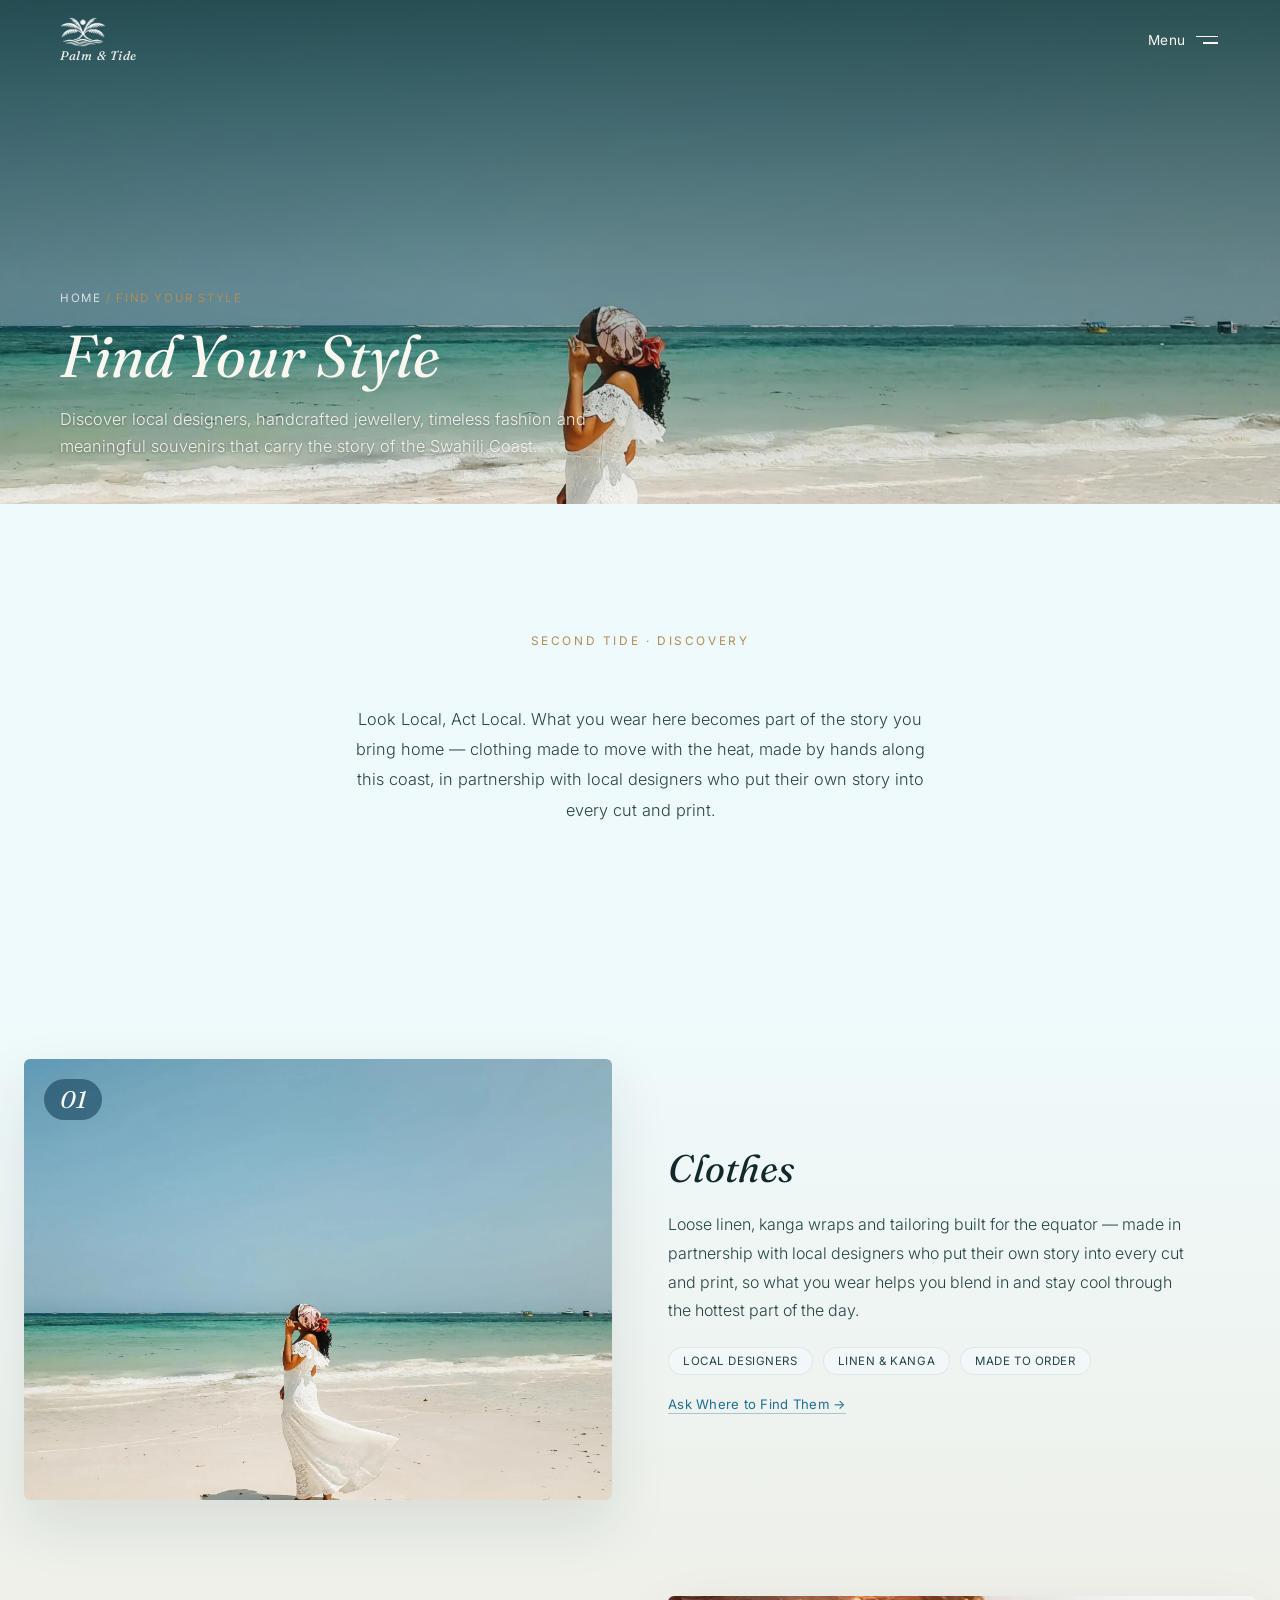
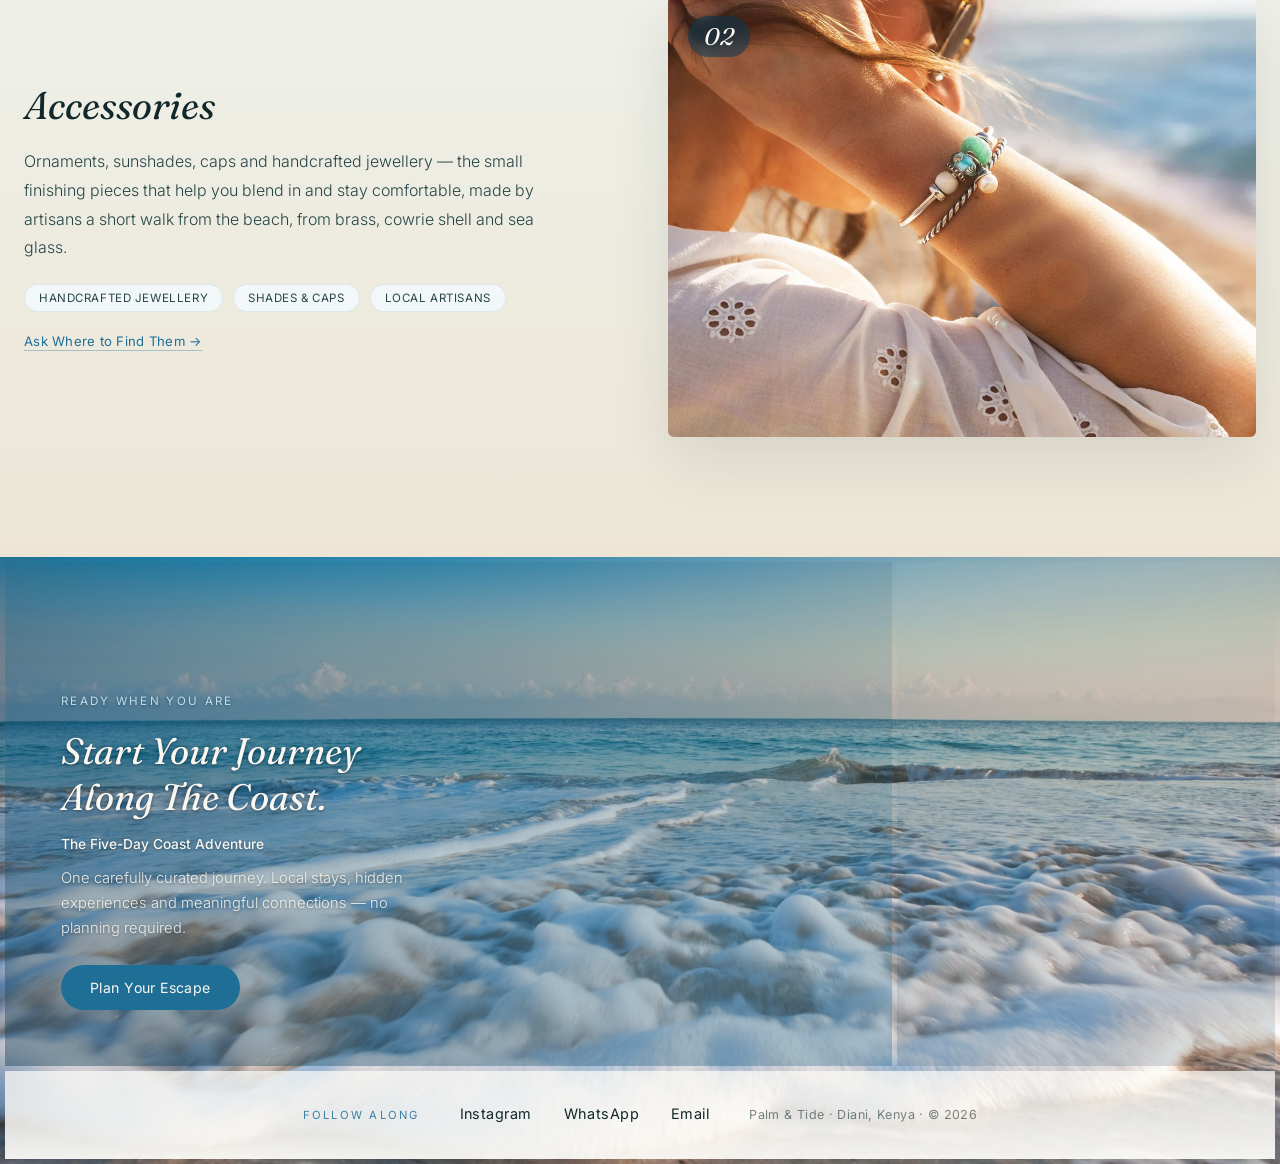
==== find-your-style.html @ 4a08248a "we made final changes" ====
<!DOCTYPE html>
<html lang="en">
<head>
<meta charset="UTF-8">
<meta name="viewport" content="width=device-width, initial-scale=1.0">
<title>Find Your Style — Palm & Tide</title>
<meta name="description" content="Look Local, Act Local — coastal clothing and handcrafted accessories made in partnership with local designers, built for the Swahili Coast's heat.">
<link rel="icon" href="assets/images/favicon.ico">
<link rel="preconnect" href="https://fonts.googleapis.com">
<link rel="preconnect" href="https://fonts.gstatic.com" crossorigin>
<link href="https://fonts.googleapis.com/css2?family=Fraunces:ital,opsz,wght@0,9..144,300;0,9..144,400;0,9..144,500;0,9..144,600;1,9..144,400;1,9..144,500&family=Inter:wght@300;400;500;600&display=swap" rel="stylesheet">
<link rel="stylesheet" href="style.css">
<link rel="stylesheet" href="style1.css">
</head>
<body>

<header class="site-nav" id="siteNav">
  <div class="nav-inner">
    <a href="index.html" class="nav-brand">
      <img class="nav-logo" src="assets/images/palm-tide-mark.png" alt="Palm &amp; Tide">
      <span class="nav-brand-name">Palm &amp; Tide</span>
    </a>
    <div class="nav-right">
      <button class="menu-toggle" id="menuToggle" aria-expanded="false" aria-controls="menuOverlay" aria-label="Open menu">
        <span class="menu-toggle-label">Menu</span>
        <span class="menu-toggle-icon"><span></span><span></span></span>
      </button>
    </div>
  </div>
</header>

<div class="menu-overlay" id="menuOverlay">
  <div class="menu-scrim" id="menuScrim" aria-hidden="true"></div>
  <aside class="menu-panel" role="dialog" aria-modal="true" aria-label="Site menu">
    <nav class="menu-links">
      <a href="index.html#approach"><span>01</span>The Journey</a>
      <a href="index.html#experiences"><span>02</span>Four Tides</a>
      <a href="index.html#stories"><span>03</span>Guests Corner</a>
      <a href="about.html"><span>04</span>About</a>
      <a href="index.html#contact"><span>05</span>Let&rsquo;s Curate Your Stay</a>
    </nav>
    <div class="menu-footer">
      <a href="index.html#plan" class="btn btn-solid">Begin Your Journey</a>
      <p class="menu-meta">Palm &amp; Tide · Diani, Kenya</p>
    </div>
  </aside>
</div>

<section class="page-hero">
  <div class="hero-media">
    <img class="hero-photo" src="assets/images/wear.png" alt="Coastal style, Diani, Kenya" onerror="this.style.opacity=0;">
    <div class="hero-overlay" aria-hidden="true"></div>
  </div>
  <div class="page-hero-content">
    <p class="page-breadcrumb"><a href="index.html">Home</a> / Find Your Style</p>
    <h1 class="page-hero-title">Find Your Style</h1>
    <p class="page-hero-support">Discover local designers, handcrafted jewellery, timeless fashion and meaningful souvenirs that carry the story of the Swahili Coast.</p>
  </div>
</section>

<section class="detail-intro reveal-section" data-reveal>
  <div class="detail-intro-inner">
    <p class="section-eyebrow">Second Tide &middot; Discovery</p>
    <p class="detail-intro-body">Look Local, Act Local. What you wear here becomes part of the story you bring home — clothing made to move with the heat, made by hands along this coast, in partnership with local designers who put their own story into every cut and print.</p>
  </div>
</section>

<section class="detail-rows reveal-section" data-reveal>

  <div class="detail-row">
    <div class="detail-row-media">
      <span class="detail-row-index">01</span>
      <img src="assets/images/wear.png" alt="Local coastal clothing, Diani, Kenya" onerror="this.style.opacity=0;">
    </div>
    <div class="detail-row-copy">
      <h3>Clothes</h3>
      <p>Loose linen, kanga wraps and tailoring built for the equator — made in partnership with local designers who put their own story into every cut and print, so what you wear helps you blend in and stay cool through the hottest part of the day.</p>
      <ul class="detail-tags">
        <li>Local Designers</li>
        <li>Linen &amp; Kanga</li>
        <li>Made to Order</li>
      </ul>
      <a class="detail-row-enquire" href="https://wa.me/254700000000?text=Hi%20Palm%20%26%20Tide%2C%20I%27d%20like%20to%20know%20more%20about%20local%20coastal%20clothing." target="_blank" rel="noopener">Ask Where to Find Them &rarr;</a>
    </div>
  </div>

  <div class="detail-row">
    <div class="detail-row-media">
      <span class="detail-row-index">02</span>
      <img src="assets/images/mzungu.png" alt="Coastal accessories and jewellery, Diani, Kenya" onerror="this.style.opacity=0;">
    </div>
    <div class="detail-row-copy">
      <h3>Accessories</h3>
      <p>Ornaments, sunshades, caps and handcrafted jewellery — the small finishing pieces that help you blend in and stay comfortable, made by artisans a short walk from the beach, from brass, cowrie shell and sea glass.</p>
      <ul class="detail-tags">
        <li>Handcrafted Jewellery</li>
        <li>Shades &amp; Caps</li>
        <li>Local Artisans</li>
      </ul>
      <a class="detail-row-enquire" href="https://wa.me/254700000000?text=Hi%20Palm%20%26%20Tide%2C%20I%27d%20like%20to%20know%20more%20about%20coastal%20accessories." target="_blank" rel="noopener">Ask Where to Find Them &rarr;</a>
    </div>
  </div>

</section>

<section class="reef reveal-section" id="plan" data-reveal>
  <div class="reef-photo" role="img" aria-label="Sea foam washing onto the shore, Diani, Kenya"></div>
  <div class="reef-grid">
    <div class="reef-block reef-block-cta">
      <p class="reef-cta-label">Ready When You Are</p>
      <h3 class="reef-cta-title">Start Your Journey<br>Along The Coast.</h3>
      <p class="reef-cta-package">The Five-Day Coast Adventure</p>
      <p class="reef-cta-copy">One carefully curated journey. Local stays, hidden experiences and meaningful connections — no planning required.</p>
      <a href="index.html#contact" class="btn btn-blue">Plan Your Escape</a>
    </div>
    <div class="reef-block reef-block-blank" aria-hidden="true"></div>
    <div class="reef-block reef-block-social">
      <span class="reef-social-label">Follow Along</span>
      <nav class="reef-social-links">
        <a href="https://instagram.com" target="_blank" rel="noopener">Instagram</a>
        <a href="https://wa.me/254700000000" target="_blank" rel="noopener">WhatsApp</a>
        <a href="mailto:hello@palmandtide.com">Email</a>
      </nav>
      <p class="footer-meta">Palm &amp; Tide · Diani, Kenya · &copy; <span id="footerYear"></span></p>
    </div>
  </div>
</section>

<script src="script.js"></script>
</body>
</html>
---- style.css ----
/* ==========================================================
   PALM & TIDE — design tokens
   ========================================================== */
:root{
  --ink:        #12282A;
  --ink-soft:   #274445;
  --sand:       #EDE6D6;
  --foam:       #FAF7F1;
  --tide:       #1B4B4A;
  --brass:      #B08D57;
  --ember:      #C86E4A;

  --deep-water: #0E3A52;
  --azure:      #1F6E96;
  --azure-mid:  #2E86B8;
  --sky-blue:   #6FB8D9;
  --pale-blue:  #BFE0EE;
  --ice-blue:   #E4F2F7;

  --sand-card:  #F2F8FA;

  --deep-ocean: #123536;
  --reef:       #17706F;
  --lagoon:     #3FA9C4;
  --shallow:    #9FDCEA;

  --sea-glass:      #90D1C8;
  --sea-glass-pale: #B7DBD6;
  --shore-transition: #CBC0A9;

  --water-about: #90D1C8;
  --water-ankle: #EFFAFC;
  --water-exp:   #DFF3F7;
  --beach-white: #FCFBF7;

  --font-display: 'Fraunces', Georgia, serif;
  --font-body:    'Inter', -apple-system, BlinkMacSystemFont, sans-serif;

  --nav-h: 80px;
  --max: 1240px;

  /* Height of the "Begin Your Journey" strip. Referenced by the
     strip itself AND by .experiences' negative margin below —
     keep both in sync if this ever changes. */
  --strip-h: 200px;

  --overlay-rgb: 12,22,24;
}

:root[data-time-of-day="morning"]{ --overlay-rgb: 40,55,70; }
:root[data-time-of-day="afternoon"]{ --overlay-rgb: 12,22,24; }
:root[data-time-of-day="evening"]{ --overlay-rgb: 70,38,24; }
:root[data-time-of-day="night"]{ --overlay-rgb: 8,12,26; }

*, *::before, *::after{ box-sizing: border-box; }

html{ scroll-behavior: smooth; }

body{
  margin: 0;
  background: var(--foam);
  color: var(--ink);
  font-family: var(--font-body);
  font-weight: 400;
  -webkit-font-smoothing: antialiased;
  /* overflow-x: hidden intentionally NOT set here — it silently
     breaks position:sticky on mobile browsers. If a horizontal
     scrollbar ever appears, add overflow:hidden to the SPECIFIC
     section causing it (e.g. .about, .hero), not here. */
}

a{ color: inherit; text-decoration: none; }
img, svg{ display: block; max-width: 100%; }

:focus-visible{
  outline: 2px solid var(--brass);
  outline-offset: 3px;
}

/* ==========================================================
   NAV
   ========================================================== */
.site-nav{
  position: fixed;
  top: 0; left: 0; right: 0;
  z-index: 200;
  height: var(--nav-h);
  display: flex;
  align-items: center;
  background: transparent;
  backdrop-filter: none;
  -webkit-backdrop-filter: none;
  border-bottom: 1px solid transparent;
  color: var(--foam);
  transition: background 0.5s ease, backdrop-filter 0.5s ease,
              border-color 0.5s ease, color 0.5s ease, box-shadow 0.5s ease;
}

.site-nav.is-tinted{
  background: rgba(16,28,29,0.28);
  backdrop-filter: blur(10px);
  -webkit-backdrop-filter: blur(10px);
  border-bottom: 1px solid rgba(255,255,255,0.08);
}

.site-nav.is-solid{
  background: var(--foam);
  backdrop-filter: none;
  -webkit-backdrop-filter: none;
  border-bottom: 1px solid rgba(18,40,42,0.08);
  color: var(--ink);
  box-shadow: 0 6px 24px rgba(18,40,42,0.05);
}

.nav-inner{
  position: relative;
  width: 100%;
  max-width: var(--max);
  margin: 0 auto;
  padding: 0 40px;
  height: 100%;
  display: flex;
  align-items: center;
  justify-content: space-between;
}

.nav-brand{
  display: flex;
  flex-direction: column;
  align-items: flex-start;
  gap: 3px;
  padding: 12px 12px 12px 0;
}

.nav-logo{
  height: 30px;
  width: auto;
  transition: height 0.4s ease, filter 0.4s ease;
}

.site-nav.is-solid .nav-logo{
  filter: invert(1) brightness(0.32) contrast(1.05);
}

.nav-brand-name{
  font-family: var(--font-display);
  font-style: italic;
  font-weight: 500;
  font-size: 0.78rem;
  letter-spacing: 0.06em;
  color: currentColor;
  line-height: 1;
  opacity: 0.92;
}

.nav-right{
  display: flex;
  align-items: center;
}

.menu-toggle{
  display: flex;
  align-items: center;
  gap: 10px;
  background: none;
  border: none;
  cursor: pointer;
  color: currentColor;
  font-family: var(--font-body);
  font-size: 0.85rem;
  letter-spacing: 0.04em;
  padding: 6px 2px;
}

.menu-toggle-icon{
  display: flex;
  flex-direction: column;
  gap: 5px;
  width: 22px;
}

.menu-toggle-icon span{
  display: block;
  height: 1.5px;
  background: currentColor;
  transition: transform 0.3s ease, opacity 0.3s ease;
}

.menu-toggle-icon span:last-child{ width: 70%; align-self: flex-end; }

.site-nav.is-open .menu-toggle-icon span:first-child{
  transform: translateY(3.25px) rotate(45deg);
}
.site-nav.is-open .menu-toggle-icon span:last-child{
  width: 100%;
  transform: translateY(-3.25px) rotate(-45deg);
}

/* ==========================================================
   MENU — right-side sliding drawer, not a full-screen takeover.
   .menu-scrim dims the rest of the page and closes the menu on
   click. .menu-panel is the actual drawer: it slides in from
   the right to roughly a quarter of the viewport on desktop
   (a real quarter would be unusably narrow on phones, so mobile
   gets a wider drawer instead). The nav's hamburger/X toggle
   stays fixed above everything (z-index 200 > 150) so it's
   always reachable to close.
   ========================================================== */
.menu-overlay{
  position: fixed;
  inset: 0;
  z-index: 150;
  visibility: hidden;
  transition: visibility 0s linear 0.55s;
}

body.menu-open .menu-overlay{
  visibility: visible;
  transition: visibility 0s linear 0s;
}

.menu-scrim{
  position: absolute;
  inset: 0;
  background: rgba(8,18,22,0.55);
  opacity: 0;
  transition: opacity 0.5s ease;
  cursor: pointer;
}

body.menu-open .menu-scrim{
  opacity: 1;
}

.menu-panel{
  position: absolute;
  top: 0;
  right: 0;
  height: 100%;
  width: min(440px, 92vw);
  display: flex;
  flex-direction: column;
  justify-content: space-between;
  padding: calc(var(--nav-h) + 28px) 40px 40px;
  background: linear-gradient(165deg, var(--deep-ocean) 0%, var(--tide) 100%);
  box-shadow: -24px 0 60px rgba(6,14,17,0.35);
  transform: translateX(100%);
  transition: transform 0.55s cubic-bezier(0.22, 0.7, 0.2, 1);
  overflow-y: auto;
}

@media (min-width: 900px){
  .menu-panel{ width: clamp(360px, 27vw, 460px); }
}

body.menu-open .menu-panel{
  transform: translateX(0);
}

.menu-links{
  display: flex;
  flex-direction: column;
}

.menu-links a{
  font-family: var(--font-display);
  font-style: italic;
  font-weight: 400;
  font-size: clamp(1.45rem, 2.6vw, 1.85rem);
  line-height: 1.2;
  color: var(--foam);
  padding: 16px 0;
  display: flex;
  align-items: baseline;
  gap: 14px;
  opacity: 0.85;
  transition: opacity 0.25s ease, padding-left 0.25s ease;
  border-top: 1px solid rgba(250,247,241,0.14);
}

.menu-links a:first-child{ border-top: none; }

.menu-links a span{
  font-family: var(--font-body);
  font-style: normal;
  font-size: 0.68rem;
  color: var(--brass);
  letter-spacing: 0.05em;
  flex-shrink: 0;
}

.menu-links a:hover,
.menu-links a:focus-visible{
  opacity: 1;
  padding-left: 10px;
}

.menu-footer{
  display: flex;
  flex-direction: column;
  align-items: flex-start;
  gap: 16px;
  padding-top: 32px;
}

.menu-meta{
  color: var(--foam);
  opacity: 0.55;
  font-size: 0.8rem;
  letter-spacing: 0.02em;
}

@media (max-width: 480px){
  .menu-panel{ padding: calc(var(--nav-h) + 20px) 26px 32px; }
  .menu-links a{ font-size: 1.5rem; padding: 14px 0; }
}

/* ==========================================================
   BUTTONS
   ========================================================== */
.btn{
  display: inline-flex;
  align-items: center;
  justify-content: center;
  font-family: var(--font-body);
  font-size: 0.88rem;
  letter-spacing: 0.03em;
  padding: 13px 28px;
  border-radius: 999px;
  border: 1px solid transparent;
  cursor: pointer;
  transition: background 0.3s ease, color 0.3s ease, border-color 0.3s ease,
              transform 0.5s cubic-bezier(0.34, 1.56, 0.64, 1);
  white-space: nowrap;
}

.btn:hover{ transform: translateY(-3px); }
.btn:active{ transform: translateY(-1px); }

.btn-ghost{
  border-color: rgba(250,247,241,0.55);
  color: var(--foam);
}
.btn-ghost:hover{
  border-color: var(--brass);
  background: rgba(176,141,87,0.12);
}

.btn-solid{
  background: var(--foam);
  color: var(--ink);
}
.btn-solid:hover{
  background: var(--brass);
  color: var(--foam);
}

/* ==========================================================
   HERO
   ========================================================== */
.hero{
  position: relative;
  height: 100svh;
  min-height: 560px;
  background: var(--deep-ocean);
  overflow: hidden;
}

.hero-media{
  position: absolute;
  inset: 0;
  z-index: 0;
  will-change: transform;
  opacity: 0;
  animation: mediaIn 1.2s ease-out forwards;
}

@keyframes mediaIn{ to{ opacity: 1; } }

.hero-photo{
  width: 100%;
  height: 100%;
  object-fit: cover;
  object-position: center top;
  animation: waterTextureDrift 30s ease-in-out infinite;
}

@keyframes waterTextureDrift{
  0%, 100%{ transform: translateY(0); }
  50%{ transform: translateY(-12px); }
}

@media (prefers-reduced-motion: reduce){
  .hero-photo{ animation: none; }
}

.hero-viewport{
  position: relative;
  z-index: 2;
  height: 100%;
  display: flex;
  flex-direction: column;
  align-items: center;
  justify-content: center;
}

.hero-overlay{
  position: absolute;
  inset: 0;
  background: linear-gradient(
    to bottom,
    rgba(var(--overlay-rgb), 0.62) 0%,
    rgba(var(--overlay-rgb), 0.48) 22%,
    rgba(var(--overlay-rgb), 0.36) 40%,
    rgba(var(--overlay-rgb), 0.22) 58%,
    rgba(var(--overlay-rgb), 0.1) 78%,
    rgba(var(--overlay-rgb), 0.16) 100%
  );
}

.hero-content{
  position: relative;
  z-index: 2;
  max-width: 760px;
  padding: 0 24px;
  text-align: center;
  color: var(--foam);
  display: flex;
  flex-direction: column;
  align-items: center;
}

.hero-content > *{
  opacity: 0;
  transform: translateY(14px);
  animation: riseIn 0.8s cubic-bezier(0.2,0.7,0.2,1) forwards;
}

.hero-tagline{ animation-delay: 0.3s; }
.hero-support{ animation-delay: 0.5s; }
.hero-btn{ animation-delay: 0.72s; }

@keyframes riseIn{ to{ opacity: 1; transform: translateY(0); } }

.hero-tagline{
  font-family: var(--font-display);
  font-weight: 400;
  font-style: italic;
  font-size: clamp(2.4rem, 5.2vw, 3.9rem);
  line-height: 1.15;
  margin: 0 0 22px;
  letter-spacing: -0.01em;
}

.hero-support{
  font-family: var(--font-body);
  font-weight: 300;
  font-size: clamp(1rem, 1.4vw, 1.15rem);
  line-height: 1.65;
  max-width: 520px;
  margin: 0 0 34px;
  opacity: 0.92;
}

.hero-btn{ font-size: 0.92rem; padding: 14px 32px; margin: 0 0 64px; }

.hero-foam{
  position: absolute;
  left: -10%;
  right: -10%;
  bottom: 28%;
  height: 14%;
  background: linear-gradient(to bottom, rgba(250,247,241,0) 0%, rgba(250,247,241,0.12) 50%, rgba(250,247,241,0) 100%);
  animation: foamDrift 26s ease-in-out infinite;
  pointer-events: none;
}

@keyframes foamDrift{
  0%, 100%{ transform: translateY(0) translateX(0); opacity: 0.6; }
  50%{ transform: translateY(-10px) translateX(1.5%); opacity: 1; }
}

.hero-anchor{
  position: absolute;
  left: 50%;
  bottom: 44px;
  z-index: 3;
  transform: translateX(-50%);
  background: none;
  border: none;
  cursor: pointer;
  color: var(--foam);
  font-family: var(--font-body);
  font-size: 0.72rem;
  letter-spacing: 0.22em;
  text-transform: uppercase;
  opacity: 0.85;
  padding: 6px 2px;
  text-shadow: 0 1px 4px rgba(14,40,42,0.55), 0 2px 14px rgba(14,40,42,0.35);
  transition: opacity 0.3s ease;
}

.hero-anchor:hover{ opacity: 1; }

/* ==========================================================
   TIDE TRANSITION
   ========================================================== */
.tide-transition{
  position: relative;
  height: 160px;
  overflow: hidden;
  background: var(--deep-ocean);
}

.tide-wave{
  position: absolute;
  inset: 0;
  width: 100%;
  height: 100%;
  display: block;
}

.tide-wave path{ fill: var(--water-about); }

.tide-transition .tide-foam{
  height: 90px;
  bottom: 34px;
}

@media (max-width: 860px){
  .tide-transition{ height: 110px; }
  .tide-transition .tide-foam{ height: 64px; bottom: 22px; }
}

/* ==========================================================
   TIDE FOAM
   ========================================================== */
.tide-foam{
  position: absolute;
  left: 0; right: 0; bottom: 0;
  z-index: 3;
  height: 160px;
  overflow: hidden;
  pointer-events: none;
}

.tide-foam-layer{
  position: absolute;
  left: -10%;
  right: -10%;
  bottom: -20%;
  height: 100%;
  border-radius: 50%;
  filter: blur(35px);
  opacity: 0.45;
  will-change: transform, opacity;
}

.tide-foam-a{
  background: radial-gradient(ellipse 55% 90% at 22% 60%, rgba(255,255,255,0.6), transparent 72%);
  animation: foamBreatheA 18s ease-in-out infinite;
  animation-delay: 0s;
}

.tide-foam-b{
  background: radial-gradient(ellipse 50% 85% at 62% 55%, rgba(255,255,255,0.42), transparent 70%);
  animation: foamBreatheB 18s ease-in-out infinite;
  animation-delay: -5s;
}

.tide-foam-c{
  background: radial-gradient(ellipse 60% 80% at 85% 65%, rgba(223,239,244,0.5), transparent 74%);
  animation: foamBreatheA 18s ease-in-out infinite;
  animation-delay: -11s;
}

@keyframes foamBreatheA{
  0%, 100%{ opacity: 0.35; transform: translate(0, 2px); }
  50%{ opacity: 0.55; transform: translate(8px, -2px); }
}

@keyframes foamBreatheB{
  0%, 100%{ opacity: 0.4; transform: translate(0, -1.5px); }
  50%{ opacity: 0.28; transform: translate(-6px, 1.5px); }
}

.tide-foam-dark::before{
  content: "";
  position: absolute;
  inset: 0;
  z-index: 0;
  background: linear-gradient(to bottom, transparent 0%, rgba(14,58,82,0.2) 100%);
}

.tide-foam-dark .tide-foam-layer{ z-index: 1; }

@media (prefers-reduced-motion: reduce){
  html{ scroll-behavior: auto; }
  .hero-foam, .tide-foam-layer{ animation: none; }
  .hero-media, .hero-content > *{ animation: none; opacity: 1; transform: none; }
}

/* ==========================================================
   REVEAL SECTIONS
   ========================================================== */
.reveal-section{
  opacity: 0;
  transform: translateY(36px);
  transition: opacity 0.9s cubic-bezier(0.2,0.7,0.2,1), transform 0.9s cubic-bezier(0.2,0.7,0.2,1);
}

.reveal-section.is-visible{
  opacity: 1;
  transform: translateY(0);
}

.section-eyebrow{
  display: block;
  text-align: center;
  font-size: 0.74rem;
  letter-spacing: 0.22em;
  text-transform: uppercase;
  color: var(--brass);
  margin: 0 0 56px;
}

.section-eyebrow-light{ color: var(--brass); }

/* ----------------------------------------------------------
   Sticky-header exception: .experiences and .guest-corner each
   contain a sticky child (.journey-strip / .guest-corner-strip).
   Any transform on an ancestor other than the literal keyword
   "none" — even translateY(0), which is visually a no-op — makes
   browsers treat that ancestor as a new containing block, which
   silently breaks position:sticky for everything inside it. The
   .reveal-section rule above sets exactly that kind of transform,
   so these two sections opt out of the transform (keeping the
   opacity fade only) to keep their sticky strips working.
   ---------------------------------------------------------- */
.experiences.reveal-section,
.experiences.reveal-section.is-visible,
.guest-corner.reveal-section,
.guest-corner.reveal-section.is-visible{
  transform: none;
}

/* ==========================================================
   EXPERIENCE KENYA DIFFERENTLY
   ========================================================== */
.about{
  position: relative;
  overflow: hidden;
  padding: 128px 24px 160px;
  background: linear-gradient(180deg, var(--water-about) 0%, var(--ice-blue) 100%);
}

.about::after{
  content: "";
  position: absolute;
  inset: 0;
  z-index: 0;
  opacity: 0.14;
  mix-blend-mode: screen;
  background-image: url("data:image/svg+xml,%3Csvg xmlns='http://www.w3.org/2000/svg' width='140' height='140'%3E%3Cg fill='none' stroke='white' stroke-width='1' opacity='0.55'%3E%3Cpath d='M8 18 Q 38 8 68 22 T 132 18'/%3E%3Cpath d='M-6 68 Q 28 58 58 74 T 122 70'/%3E%3Cpath d='M2 108 Q 34 98 64 114 T 138 110'/%3E%3C/g%3E%3C/svg%3E");
  background-repeat: repeat;
  background-size: 140px 140px;
  animation: causticsDrift 70s linear infinite;
  pointer-events: none;
}

@keyframes causticsDrift{
  from{ background-position: 0 0; }
  to{ background-position: 140px 90px; }
}

@media (prefers-reduced-motion: reduce){
  .about::after{ animation: none; }
}

/* ==========================================================
   COASTAL BREEZE — shared motion + directional "sun" shadows,
   reused consistently across the site wherever a section wants
   this treatment. The direction of each shadow implies where
   the sun is relative to the element:
     - shadowPulseLeft  → sun on the RIGHT (About/Experience Kenya
       Differently — the image sits camera-left, so light falls
       from the right, casting shadow left)
     - shadowPulseTop   → sun OVERHEAD (What We Offer cards, and
       the "We Curate Journeys" quote — uniform, no left/right
       bias, since these read as a flat, evenly-lit grid/panel)
     - shadowPulseRight → sun on the LEFT (Guests Corner — the
       opposite hand from About, so the two sections visually
       "balance" across the page)
   Each shadow keyframe is paired with a matching float keyframe
   so the shadow and the element drift together, like a palm
   frond passing overhead. Every element below respects
   prefers-reduced-motion by falling back to a fixed shadow with
   no motion.
   ========================================================== */
@keyframes shadowPulseLeft{
  0%, 100%{ box-shadow: -28px 32px 58px -16px rgba(18,40,42,0.32); }
  50%{ box-shadow: -38px 40px 68px -12px rgba(18,40,42,0.36); }
}
@keyframes shadowPulseTop{
  0%, 100%{ box-shadow: 0 24px 48px -16px rgba(18,40,42,0.3); }
  50%{ box-shadow: 0 34px 58px -12px rgba(18,40,42,0.34); }
}
@keyframes shadowPulseRight{
  0%, 100%{ box-shadow: 28px 32px 58px -16px rgba(18,40,42,0.26); }
  50%{ box-shadow: 38px 40px 68px -12px rgba(18,40,42,0.3); }
}
@keyframes breezeFloatLeft{
  0%, 100%{ transform: translate(0, 0); }
  50%{ transform: translate(-4px, -6px); }
}
@keyframes breezeFloatY{
  0%, 100%{ transform: translateY(0); }
  50%{ transform: translateY(-6px); }
}
@keyframes breezeFloatRight{
  0%, 100%{ transform: translate(0, 0); }
  50%{ transform: translate(4px, -6px); }
}

@media (prefers-reduced-motion: reduce){
  .about-image,
  .experience-card,
  .approach-copy-last,
  .guest-card,
  .guest-favourite{
    animation: none !important;
    box-shadow: 0 24px 48px -16px rgba(18,40,42,0.28) !important;
    transform: none !important;
  }
}

.about-frame{
  position: relative;
  z-index: 1;
  max-width: var(--max);
  margin: 0 auto;
  display: grid;
  grid-template-columns: 0.9fr 1fr;
  gap: 32px;
  align-items: start;
}

.about-copy{
  max-width: 460px;
  padding-top: 8px;
}

.about-heading{
  font-family: var(--font-display);
  font-style: italic;
  font-weight: 400;
  font-size: clamp(2.1rem, 4vw, 3.2rem);
  line-height: 1.08;
  margin: 0 0 30px;
  color: var(--ink);
}

.about-lede{
  font-family: var(--font-body);
  font-weight: 500;
  font-size: 1.1rem;
  line-height: 1.62;
  margin: 0 0 18px;
  color: var(--ink);
}

.about-body{
  font-family: var(--font-body);
  font-weight: 300;
  font-size: 1rem;
  line-height: 1.78;
  margin: 0 0 30px;
  color: var(--ink-soft);
  max-width: 46ch;
}

.about-close{
  font-family: var(--font-display);
  font-style: italic;
  font-weight: 500;
  font-size: 1.2rem;
  color: var(--ink);
  margin: 0;
}

.about-visual{
  margin-top: 96px;
  max-width: 100%;
}

.about-image{
  width: 100%;
  aspect-ratio: 4 / 5;
  overflow: hidden;
  border-radius: 2px;
  background: var(--tide);
  animation: shadowPulseLeft 9s ease-in-out infinite, breezeFloatLeft 9s ease-in-out infinite;
}

.about-image img{
  width: 100%;
  height: 100%;
  object-fit: cover;
}

.about-caption{
  display: flex;
  flex-direction: column;
  gap: 6px;
  margin: 20px 0 0;
}

.about-caption-kicker{
  font-size: 0.68rem;
  letter-spacing: 0.18em;
  text-transform: uppercase;
  color: var(--brass);
}

.about-caption-line{
  font-family: var(--font-display);
  font-style: italic;
  font-weight: 400;
  font-size: 1.02rem;
  line-height: 1.5;
  color: var(--ink);
}

/* ==========================================================
   APPROACH
========================================================== */

.approach{
    background: linear-gradient(180deg, var(--sea-glass-pale) 0%, var(--shore-transition) 65%, var(--sand) 100%);
    padding:140px 24px 90px;
}

.approach-frame{
    max-width:760px;
    margin:auto;
    text-align:center;
}

.approach-label{
    font-size:.72rem;
    letter-spacing:.28em;
    text-transform:uppercase;
    color:var(--brass);
    margin-bottom:24px;
}

.approach-title{
    font-family:var(--font-display);
    font-style:italic;
    font-size:clamp(2.8rem,5vw,4.6rem);
    line-height:1.05;
    color:var(--ink);
    margin-bottom:36px;
}

.approach-copy{
    max-width:60ch;
    margin:0 auto;
    font-size:1.08rem;
    line-height:1.9;
    color:var(--ink-soft);
    font-weight:300;
}

.approach-copy-last{
    display: inline-block;
    margin-top:34px;
    padding: 22px 34px;
    border-radius: 12px;
    background: rgba(255,255,255,0.42);
    backdrop-filter: blur(6px);
    -webkit-backdrop-filter: blur(6px);
    animation: shadowPulseTop 8s ease-in-out infinite, breezeFloatY 8s ease-in-out infinite;
    animation-delay: 2s, 2s;
}

.approach-emphasis{
    display:block;
    margin-top:28px;
    font-family:var(--font-display);
    font-style:italic;
    font-size:1.6rem;
    color:var(--ink);
}

.approach-button{
    display:inline-flex;
    align-items:center;
    gap:10px;
    margin-top:52px;
    padding:16px 34px;
    border:1px solid rgba(18,40,42,.18);
    background:white;
    color:var(--ink);
    border-radius:999px;
    text-decoration:none;
    transition:.35s;
    box-shadow:0 18px 50px rgba(0,0,0,.06);
}

.approach-button:hover{
    transform:translateY(-3px);
    background:var(--lagoon);
    color:white;
    border-color:var(--lagoon);
}

.approach-button span{
    transition:.3s;
}

.approach-button:hover span{
    transform:translateX(6px);
}

/* ==========================================================
   BEGIN YOUR JOURNEY STRIP — sticky section header.
   Lives INSIDE .experiences (its first child), not as a sibling
   before it. That nesting is what makes the sticky behavior
   correct: a sticky element stays pinned at top:0 only for as
   long as its own PARENT is still scrolling through the
   viewport, and releases the instant the parent's bottom edge
   reaches the top. So this strip stays pinned for the entire
   scroll of the Four Tides section, then lets go right as
   .guest-corner begins — exactly the "sticky until the end of
   this section" behavior requested, no JS needed.
   ========================================================== */
.journey-strip{
  position: sticky;
  top: 0;
  left: 0;
  right: 0;
  width: 100%;
  z-index: 5;
  height: var(--strip-h);
  margin: 0;         /* guards against any inherited default section/div margin insetting the strip */
  display: flex;
  align-items: center;
  justify-content: center;
  background-image:
    linear-gradient(180deg, rgba(14,58,82,0.45), rgba(14,58,82,0.55)),
    url("assets/images/golden-seat.jpeg");
  background-size: cover;
  background-position: center;
}

.journey-strip-text{
  margin: 0;
  font-size: 0.8rem;
  letter-spacing: 0.3em;
  text-transform: uppercase;
  color: var(--foam);
  text-shadow: 0 2px 10px rgba(8,20,26,0.4);
}

/* ==========================================================
   THE JOURNEY IN FOUR TIDES
   ========================================================== */
.experiences{
  position: relative;
  overflow: hidden;      /* also confines the sticky strip above
                             to release exactly at this section's
                             own bottom edge — intentional. */
  padding: 0 0 140px;
  background: var(--sand);
}

.experience-mosaic{
  position: relative;
  max-width: var(--max);
  margin: 0 auto;
  padding: 96px 24px 0;   /* horizontal gutter now lives here, not
                              on .experiences, so .journey-strip
                              (a sibling before this element) is
                              never inset by it */
}

.experiences-heading{
  font-family: var(--font-display);
  font-style: italic;
  font-weight: 400;
  text-align: center;
  font-size: clamp(2rem, 4.4vw, 3.1rem);
  line-height: 1.14;
  color: var(--ink);
  margin: 0 0 18px;
}

.experiences-subheading{
  text-align: center;
  font-family: var(--font-body);
  font-weight: 400;
  font-size: 1.02rem;
  color: var(--ink-soft);
  margin: 0 0 56px;
}

.experiences-intro{
  text-align: center;
  font-family: var(--font-body);
  font-weight: 300;
  font-size: 0.96rem;
  color: var(--ink-soft);
  margin: 0 0 56px;
}

.experience-grid{
  position: relative;
  z-index: 1;
  display: grid;
  grid-template-columns: repeat(3, 1fr);
  grid-template-rows: repeat(2, minmax(180px, 1fr));
  aspect-ratio: 16 / 9;
  gap: 5px;
}

.experience-card{
  position: relative;
  overflow: hidden;
  display: flex;
  align-items: flex-end;
  border-radius: 2px;
  background-size: cover;
  background-position: center;
  cursor: pointer;
  animation: shadowPulseTop 8s ease-in-out infinite;
  /* No transform/float here deliberately — these cards sit in a
     tight 5px-gap mosaic grid, and shifting the whole element
     would open visible gaps against its neighbors. The shadow
     pulse alone still reads as "sunlight moving overhead". */
}

.card-wide{ animation-delay: 0s; }
.card-stack-a{ animation-delay: 1.6s; }
.card-stack-b{ animation-delay: 3.2s; }
.card-square-a{ animation-delay: 4.8s; }
.card-square-b{ animation-delay: 6.4s; }

.card-wide{ grid-column: 1 / 3; grid-row: 1; }
.experience-stack{
  grid-column: 3;
  grid-row: 1 / 3;
  display: flex;
  flex-direction: column;
  gap: 5px;
  min-height: 0;
}
.experience-stack .experience-card{
  flex: 1 1 0;
  min-height: 0;
}
.experience-stack .experience-card-copy{
  padding: 16px 18px;
  gap: 2px;
}
.experience-stack .card-number{ font-size: 0.6rem; }
.experience-stack .experience-icon{ width: 20px; height: 20px; margin-bottom: 4px; }
.experience-stack .experience-card-copy h3{
  font-size: 1.05rem;
  margin-bottom: 3px;
}
.experience-stack .experience-card-copy p{
  font-size: 0.74rem;
  max-width: 26ch;
  margin-bottom: 6px;
  display: -webkit-box;
  -webkit-line-clamp: 2;
  -webkit-box-orient: vertical;
  overflow: hidden;
}
.experience-stack .experience-link{ font-size: 0.68rem; }
.card-square-a{ grid-column: 1; grid-row: 2; }
.card-square-b{ grid-column: 2; grid-row: 2; }

/* ----------------------------------------------------------
   Default (touch / no-hover) state: always legible.
   ---------------------------------------------------------- */
.experience-card-tint{
  position: absolute;
  inset: 0;
  z-index: 1;
  background: linear-gradient(200deg, rgba(14,58,82,0.28) 0%, rgba(14,58,82,0.82) 100%);
}

.card-tide{ display: none; }

.experience-card-copy{
  position: relative;
  z-index: 2;
  padding: 24px 26px;
  display: flex;
  flex-direction: column;
  align-items: flex-start;
  gap: 4px;
}

.card-number{
  font-family: var(--font-body);
  font-size: 0.68rem;
  letter-spacing: 0.2em;
  color: var(--sand);
  opacity: 0.75;
  margin-bottom: 2px;
}

.experience-icon{
  width: 26px;
  height: 26px;
  display: flex;
  align-items: center;
  justify-content: center;
  color: var(--foam);
  opacity: 0.9;
  margin-bottom: 8px;
}

.experience-icon svg{ width: 100%; height: 100%; }

.experience-card-copy h3{
  font-family: var(--font-display);
  font-style: italic;
  font-weight: 400;
  font-size: 1.4rem;
  line-height: 1.14;
  margin: 0 0 6px;
  color: var(--foam);
}

.experience-card-copy p{
  font-size: 0.84rem;
  line-height: 1.5;
  color: var(--foam);
  opacity: 0.9;
  margin: 0 0 12px;
  font-weight: 300;
  max-width: 30ch;
}

.experience-link{
  font-size: 0.76rem;
  letter-spacing: 0.06em;
  color: var(--foam);
  opacity: 0.95;
  padding-bottom: 1px;
  border-bottom: 1px solid rgba(250,247,241,0.5);
}

.experience-link span{ display: inline-block; }

/* ----------------------------------------------------------
   Pointer/hover-capable devices only: restore the wave-rises-
   on-hover choreography.
   ---------------------------------------------------------- */
@media (hover: hover) and (pointer: fine){
  .experience-card-tint{
    background: linear-gradient(200deg, rgba(14,58,82,0.10) 0%, rgba(14,58,82,0.72) 100%);
    transition: background 0.35s ease;
  }
  .experience-card:hover .experience-card-tint,
  .experience-card:focus-within .experience-card-tint{
    background: linear-gradient(200deg, rgba(14,58,82,0.06) 0%, rgba(14,58,82,0.5) 100%);
  }

  .card-tide{
    display: block;
    position: absolute;
    left: -2%;
    right: -2%;
    bottom: 0;
    height: 26%;
    z-index: 1;
    transform: translateY(100%);
    transition: transform 0.65s cubic-bezier(0.22, 0.7, 0.2, 1);
    pointer-events: none;
  }

  .card-tide svg{ width: 100%; height: 100%; display: block; }
  .card-tide path{ fill: var(--lagoon); opacity: 0.88; }

  .experience-card:hover .card-tide,
  .experience-card:focus-within .card-tide{
    transform: translateY(0);
  }

  .experience-card-copy{
    transition: transform 0.4s ease;
  }
  .experience-card:hover .experience-card-copy,
  .experience-card:focus-within .experience-card-copy{
    transform: translateY(-4px);
  }

  .experience-icon{
    color: var(--sand);
    opacity: 0.85;
    transition: color 0.5s ease;
  }
  .experience-card:hover .experience-icon,
  .experience-card:focus-within .experience-icon{
    color: var(--foam);
  }

  .experience-card-copy h3{
    color: var(--sand);
    transition: color 0.5s ease, text-shadow 0.5s ease;
  }
  .experience-card-copy p{
    color: var(--sand);
    opacity: 0.82;
    transition: color 0.5s ease, opacity 0.5s ease, text-shadow 0.5s ease;
  }
  .experience-link{
    color: var(--sand);
    opacity: 0.9;
    transition: color 0.5s ease, border-color 0.5s ease, text-shadow 0.5s ease;
  }
  .experience-link span{
    transition: transform 0.3s ease;
  }

  .experience-card:hover .experience-link,
  .experience-card:focus-within .experience-link{
    color: var(--foam);
    border-color: rgba(250,247,241,0.6);
  }
  .experience-card:hover .experience-link span,
  .experience-card:focus-within .experience-link span{
    transform: translateX(4px);
  }

  .experience-card:hover .experience-card-copy h3,
  .experience-card:focus-within .experience-card-copy h3,
  .experience-card:hover .experience-card-copy p,
  .experience-card:focus-within .experience-card-copy p{
    color: var(--foam);
    opacity: 1;
    text-shadow: 0 0 14px rgba(191,224,238,0.85), 0 0 30px rgba(159,220,238,0.45);
  }
}

.experiences-explore-button{
  display:flex;
  align-items:center;
  justify-content:center;
  gap:10px;
  width:max-content;
  max-width:calc(100% - 48px);
  margin:52px auto 0;
  padding:16px 34px;
  border:1px solid rgba(18,40,42,.18);
  background:white;
  color:var(--ink);
  border-radius:999px;
  text-decoration:none;
  text-align:center;
  transition:.35s;
  box-shadow:0 18px 50px rgba(0,0,0,.06);
}
.experiences-explore-button:hover{
  transform:translateY(-3px);
  background:var(--lagoon);
  color:white;
  border-color:var(--lagoon);
}
.experiences-explore-button span{ transition:.3s; }
.experiences-explore-button:hover span{ transform:translateX(6px); }

/* ==========================================================
   GUEST CORNER
   ========================================================== */
.guest-corner{
  position: relative;
  overflow: hidden;
  background:
    linear-gradient(rgba(252,250,245,.93), rgba(252,250,245,.94)),
    url("assets/images/coral.jpeg");
  background-size: cover;
  background-position: center;
  background-repeat: no-repeat;
}

.guest-corner-strip{
  position: sticky;   /* was: relative — now pins the same way
                          .journey-strip does, staying fixed at
                          top:0 for the entire scroll of
                          .guest-corner and releasing right as
                          .reef begins. */
  top: 0;
  left: 0;
  right: 0;
  width: 100%;
  z-index: 5;
  height: 200px;
  margin: 0;        /* same full-bleed guard as .journey-strip */
  display: flex;
  align-items: center;
  justify-content: center;
  background-image:
    linear-gradient(180deg, rgba(14,58,82,0.45), rgba(14,58,82,0.55)),
    url("assets/images/adventure3.png");
  background-size: cover;
  background-position: center;
}

.guest-corner-eyebrow{
  margin: 0;
  font-size: 0.8rem;
  letter-spacing: 0.3em;
  text-transform: uppercase;
  color: var(--foam);
  text-shadow: 0 2px 10px rgba(8,20,26,0.4);
}

.guest-corner-body{
  position: relative;
  z-index: 1;
  padding: 100px 24px 150px;
  text-align: center;
}

.guest-corner-heading{
  font-family: var(--font-display);
  font-style: italic;
  font-weight: 400;
  font-size: clamp(2rem, 4vw, 3rem);
  color: var(--ink);
  margin: 0 0 72px;
}

.guest-corner-grid{
  display: grid;
  grid-template-columns: repeat(3, 1fr);
  gap: 40px;
  max-width: var(--max);
  margin: 0 auto 110px;
}

.guest-card{
  margin: 0;
  padding: 44px 28px 32px;
  background: rgba(255,255,255,0.55);
  backdrop-filter: blur(6px);
  -webkit-backdrop-filter: blur(6px);
  border: 1px solid rgba(255,255,255,0.4);
  border-radius: 8px;
  animation: shadowPulseRight 8.5s ease-in-out infinite, breezeFloatRight 8.5s ease-in-out infinite;
}

.guest-corner-grid .guest-card:nth-child(1){ animation-delay: 0s, 0s; }
.guest-corner-grid .guest-card:nth-child(2){ animation-delay: 1.7s, 1.7s; }
.guest-corner-grid .guest-card:nth-child(3){ animation-delay: 3.4s, 3.4s; }

.guest-card-avatar{
  width: 72px;
  height: 72px;
  border-radius: 50%;
  background: var(--tide);
  margin: -80px auto 20px;
  box-shadow: 0 10px 26px rgba(0,0,0,0.15);
}

.guest-card p{
  font-family: var(--font-display);
  font-style: italic;
  font-size: 1.05rem;
  line-height: 1.6;
  color: var(--ink);
  margin: 0 0 16px;
}

.guest-card cite{
  font-size: 0.7rem;
  letter-spacing: 0.16em;
  text-transform: uppercase;
  color: var(--ink-soft);
  font-style: normal;
}

.guest-favourite{
  max-width: 700px;
  margin: 0 auto;
  padding: 64px 24px;
  background: rgba(255,255,255,0.6);
  backdrop-filter: blur(6px);
  -webkit-backdrop-filter: blur(6px);
  border-radius: 12px;
  animation: shadowPulseRight 9s ease-in-out infinite, breezeFloatRight 9s ease-in-out infinite;
  animation-delay: 5s, 5s;
}

.guest-favourite-label{
  display: inline-block;
  margin-bottom: 18px;
  letter-spacing: .25em;
  text-transform: uppercase;
  color: var(--brass);
  font-size: .72rem;
}

.guest-favourite-title{
  font-family: var(--font-display);
  font-style: italic;
  font-size: clamp(1.8rem, 3vw, 2.6rem);
  line-height: 1.1;
  margin: 0 0 18px;
  color: var(--ink);
}

.guest-stars{
  color: var(--brass);
  letter-spacing: .28em;
  font-size: 1rem;
  margin-bottom: 24px;
}

.guest-favourite-copy{
  max-width: 560px;
  margin: 0 auto 36px;
  font-size: 1.05rem;
  line-height: 1.85;
  color: var(--ink-soft);
}

.guest-favourite-button{
  display: inline-flex;
  align-items: center;
  gap: 12px;
  padding: 16px 34px;
  border-radius: 999px;
  border: 1px solid rgba(18,40,42,.15);
  background: white;
  color: var(--ink);
  transition: .35s;
}
.guest-favourite-button:hover{
  transform: translateY(-3px);
  box-shadow: 0 14px 40px rgba(0,0,0,.08);
}

.guest-favourite-note{
  margin: 18px 0 0;
  font-size: 0.82rem;
  color: var(--ink-soft);
  opacity: 0.85;
}

@media (max-width: 900px){
  .guest-corner-grid{
    grid-template-columns: 1fr;
    gap: 60px;
    margin-bottom: 80px;
  }
  .guest-corner-body{ padding: 80px 24px 110px; }
  .guest-favourite{ padding: 48px 24px; }
}

/* ==========================================================
   WHAT WE BRING TO EVERY JOURNEY
========================================================== */

.journey-features{
    padding:120px 24px;
    background:var(--sand);
}

.journey-features-inner{
    max-width:1200px;
    margin:auto;
}

.journey-features-label{
    text-align:center;
    font-size:.72rem;
    letter-spacing:.28em;
    text-transform:uppercase;
    color:var(--brass);
    margin-bottom:70px;
}

.journey-features-grid{
    display:grid;
    grid-template-columns:repeat(2,1fr);
    gap:90px;
}

.journey-feature{
    display:flex;
    align-items:flex-start;
    gap:28px;
}

.journey-feature-image{
    flex:0 0 120px;
    width:120px;
    height:120px;
    overflow:hidden;
    border-radius:4px;
    box-shadow:0 18px 40px rgba(0,0,0,.08);
}

.journey-feature-image img{
    width:100%;
    height:100%;
    object-fit:cover;
    display:block;
    transition:transform .6s ease;
}

.journey-feature:hover .journey-feature-image img{
    transform:scale(1.05);
}

.journey-feature h3{
    margin:0 0 18px;
    font-family:var(--font-display);
    font-size:2rem;
    font-weight:500;
    color:var(--ink);
}

.journey-feature p{
    margin:0;
    font-size:1.08rem;
    line-height:1.9;
    color:var(--ink-soft);
    max-width:34ch;
}

@media (max-width:900px){
    .journey-features-grid{
        grid-template-columns:1fr;
        gap:60px;
    }
}

/* ==========================================================
   FINAL CTA — BEGIN THE JOURNEY
   .reef is sticky and covers .guest-corner naturally: with no
   negative-margin overlap here, .reef only reaches top:0 (and
   sticks) after .guest-corner has fully scrolled past in normal
   flow — so none of guest-corner's content is skipped.
   ========================================================== */
.reef{
  position: sticky;
  top: 0;
  z-index: 6;
  padding: 0;
  background: var(--deep-water);
}

.reef-photo{
  position: absolute;
  inset: 0;
  background-image: url('assets/images/scum.png');
  background-size: cover;
  background-position: center 70%;
}

.reef-grid{
  position: relative;
  z-index: 1;
  display: grid;
  grid-template-columns: 2.35fr 1fr;
  grid-template-rows: minmax(340px, 56vh) auto;
  gap: 5px;
  padding: 5px;
}

.reef-block{
  position: relative;
  display: flex;
}

.reef-block-cta{
  grid-column: 1;
  grid-row: 1;
  flex-direction: column;
  justify-content: flex-end;
  align-items: flex-start;
  gap: 14px;
  padding: 56px;
  background: linear-gradient(200deg, rgba(14,58,82,0.08) 0%, rgba(31,110,150,0.32) 55%, rgba(14,58,82,0.42) 100%);
}

.reef-cta-title{
  font-family: var(--font-display);
  font-style: italic;
  font-weight: 400;
  font-size: clamp(1.5rem, 3.2vw, 2.3rem);
  line-height: 1.24;
  color: var(--foam);
  margin: 0;
  max-width: 18ch;
  text-shadow: 0 1px 3px rgba(8,20,26,0.45), 0 6px 22px rgba(8,20,26,0.3);
}

.reef-cta-product{
  font-size: 0.76rem;
  letter-spacing: 0.18em;
  text-transform: uppercase;
  color: var(--pale-blue);
  margin: 4px 0 2px;
  text-shadow: 0 1px 3px rgba(8,20,26,0.4);
}

.reef-cta-copy{
  font-family: var(--font-body);
  font-weight: 300;
  font-size: 0.92rem;
  line-height: 1.7;
  color: rgba(250,247,241,0.92);
  max-width: 38ch;
  margin: 0 0 10px;
  text-shadow: 0 1px 3px rgba(8,20,26,0.4);
}

.reef-block-blank{
  grid-column: 2;
  grid-row: 1;
  background: linear-gradient(180deg, rgba(191,224,238,0.05), rgba(14,58,82,0.16));
}

.reef-block-social{
  grid-column: 1 / span 2;
  grid-row: 2;
  align-items: center;
  justify-content: center;
  flex-wrap: wrap;
  gap: 14px 40px;
  padding: 34px 24px;
  background: linear-gradient(180deg, rgba(252,251,247,0.72), rgba(252,251,247,0.94));
}

.reef-social-label{
  font-size: 0.7rem;
  letter-spacing: 0.2em;
  text-transform: uppercase;
  color: var(--azure);
  opacity: 0.85;
}

.reef-social-links{
  display: flex;
  flex-wrap: wrap;
  justify-content: center;
  gap: 32px;
}

.reef-social-links a{
  font-size: 0.9rem;
  letter-spacing: 0.03em;
  color: var(--ink);
  padding-bottom: 2px;
  border-bottom: 1px solid transparent;
  transition: border-color 0.25s ease, color 0.25s ease;
}

.reef-social-links a:hover{
  color: var(--azure);
  border-color: var(--azure);
}

.btn-blue{
  background: var(--azure);
  color: var(--foam);
}
.btn-blue:hover{
  background: var(--deep-water);
  color: var(--foam);
}

.btn-shore{
  background: #FDFBF8;
  color: var(--deep-water);
}
.btn-shore:hover{
  background: var(--foam);
  color: var(--deep-water);
}

.btn-ink{
  background: var(--ink);
  color: var(--foam);
}
.btn-ink:hover{
  background: var(--brass);
  color: var(--foam);
}

/* ==========================================================
   FIVE-DAY COAST ADVENTURE — detail page
   ========================================================== */
.detail-hero{
  position: relative;
  min-height: 92svh;
  display: flex;
  align-items: center;
  overflow: hidden;
  background: var(--deep-ocean);
}
 
.detail-hero-media{
  position: absolute;
  inset: 0;
}
 
.detail-hero-media img{
  width: 100%;
  height: 100%;
  object-fit: cover;
  object-position: center 42%;
}
 
.detail-hero-overlay{
  position: absolute;
  inset: 0;
  background:
    linear-gradient(100deg, rgba(6,10,10,0.1) 0%, rgba(6,10,10,0.42) 48%, rgba(6,10,10,0.82) 100%),
    linear-gradient(to top, rgba(6,10,10,0.55) 0%, rgba(6,10,10,0) 30%);
}
 
.detail-hero-content{
  position: relative;
  z-index: 2;
  margin-left: auto;
  width: 100%;
  max-width: 540px;
  padding: 100px 6vw 60px;
  text-align: right;
  color: var(--foam);
}
 
.detail-hero-eyebrow{
  font-size: 0.74rem;
  letter-spacing: 0.24em;
  text-transform: uppercase;
  color: var(--brass);
  margin: 0 0 22px;
}
 
.detail-hero-title{
  font-family: var(--font-display);
  font-style: italic;
  font-weight: 400;
  font-size: clamp(2.4rem, 5.5vw, 4rem);
  line-height: 1.12;
  margin: 0 0 26px;
}
 
.detail-hero-line{
  font-family: var(--font-body);
  font-weight: 300;
  font-size: 1.05rem;
  line-height: 1.7;
  max-width: 42ch;
  margin: 0 0 0 auto;
  opacity: 0.92;
}
 
.detail-intro{
  padding: 130px 24px 150px;
  background: var(--water-ankle);
  text-align: center;
}
 
.detail-intro-frame{
  max-width: 640px;
  margin: 0 auto;
}
 
.detail-intro-lede{
  font-family: var(--font-body);
  font-weight: 500;
  font-size: 1.15rem;
  line-height: 1.65;
  color: var(--ink);
  margin: 0 0 22px;
}
 
.detail-intro-body{
  font-family: var(--font-body);
  font-weight: 300;
  font-size: 1.02rem;
  line-height: 1.85;
  color: var(--ink-soft);
  margin: 0 0 44px;
  max-width: 58ch;
  margin-left: auto;
  margin-right: auto;
}
 
@media (max-width: 860px){
  .detail-hero{ min-height: 78svh; align-items: flex-end; }
  .detail-hero-content{
    max-width: 100%;
    text-align: left;
    padding: 60px 24px 56px;
  }
  .detail-hero-line{ margin: 0; }
  .detail-hero-overlay{
    background:
      linear-gradient(to top, rgba(6,10,10,0.88) 0%, rgba(6,10,10,0.25) 45%, rgba(6,10,10,0.1) 70%);
  }
  .detail-intro{ padding: 90px 24px 110px; }
}

/* ==========================================================
   FOOTER
   Sticky, same reasoning as .reef above — safe because its own
   content is short and .reef isn't overlapped via negative
   margin, so nothing gets truncated.
   ========================================================== */
.site-footer{
  position: sticky;
  top: 0;
  z-index: 7;
  padding: 64px 24px 40px;
  background: var(--beach-white);
  color: var(--ink);
}

.footer-inner{
  max-width: var(--max);
  margin: 0 auto;
  display: flex;
  flex-direction: column;
  align-items: center;
  text-align: center;
}

.seal{ height: 68px; width: auto; }
.seal-footer{ margin: 0 auto 24px; opacity: 0.85; }

.footer-tagline{
  font-family: var(--font-display);
  font-style: italic;
  font-weight: 400;
  font-size: clamp(1.15rem, 2.4vw, 1.55rem);
  line-height: 1.5;
  max-width: 520px;
  margin: 0 0 32px;
  color: var(--ink);
}

.footer-links{
  display: flex;
  flex-wrap: wrap;
  align-items: center;
  justify-content: center;
  gap: 28px;
  margin-bottom: 28px;
}

.footer-links a{
  font-size: 0.82rem;
  letter-spacing: 0.03em;
  color: var(--ink-soft);
  opacity: 0.75;
  transition: opacity 0.25s ease, color 0.25s ease;
}

.footer-links a:hover{ opacity: 1; }

.footer-links a.footer-cta{
  opacity: 1;
  color: var(--foam);
  background: var(--azure);
  padding: 9px 20px;
  border-radius: 999px;
  transition: background 0.25s ease;
}
.footer-links a.footer-cta:hover{
  background: var(--deep-water);
}

.footer-meta{
  margin: 0;
  font-size: 0.78rem;
  letter-spacing: 0.03em;
  opacity: 0.55;
}

/* ==========================================================
   RESPONSIVE
   ========================================================== */
@media (max-width: 860px){

  .experience-grid{
    grid-template-columns: repeat(2, 1fr);
    grid-template-rows: auto auto;
    aspect-ratio: auto;
  }
  .card-wide{ grid-column: 1 / 3; grid-row: 1; aspect-ratio: 16/9; }
  .experience-stack{ display: contents; }
  .card-stack-a{ grid-column: 1; grid-row: 2; aspect-ratio: 1/1; }
  .card-stack-b{ grid-column: 2; grid-row: 2; aspect-ratio: 1/1; }
  .card-square-a{ grid-column: 1; grid-row: 3; aspect-ratio: 1/1; }
  .card-square-b{ grid-column: 2; grid-row: 3; aspect-ratio: 1/1; }

  .about{ padding: 96px 24px 110px; }
  .about-frame{ grid-template-columns: 1fr; gap: 48px; }
  .about-copy{ max-width: 100%; }
  .about-visual{ margin-top: 0; }
  .about-image{ aspect-ratio: 4 / 3.2; }

  .approach{ padding: 100px 24px 120px; }

  .experiences{ padding: 0 0 110px; }
  .experience-mosaic{ padding: 72px 24px 0; }

  .reef-grid{
    grid-template-columns: 1fr;
    grid-template-rows: auto auto auto;
  }
  .reef-block-cta{ grid-column: 1; grid-row: 1; padding: 40px 28px; min-height: 320px; }
  .reef-block-blank{ grid-column: 1; grid-row: 2; min-height: 140px; }
  .reef-block-social{ grid-column: 1; grid-row: 3; }
}

@media (max-width: 480px){
  .hero-tagline{ font-size: 2.2rem; }
  .hero-support{ font-size: 0.95rem; }

  .experience-grid{
    grid-template-columns: 1fr;
    grid-template-rows: auto auto auto auto;
    gap: 12px;
  }
  .card-wide, .card-stack-a, .card-stack-b, .card-square-a, .card-square-b{
    grid-column: 1;
    aspect-ratio: auto;
  }
  .card-wide{ grid-row: 1; }
  .card-stack-a{ grid-row: 2; }
  .card-stack-b{ grid-row: 3; }
  .card-square-a{ grid-row: 4; }
  .card-square-b{ grid-row: 5; }

  /* Fixed min-height (rather than aspect-ratio) prevents the
     numeral/icon/heading/copy stack from ever compressing into
     an overlap on short screens. */
  .experience-card{ min-height: 220px; }
  .experience-card-copy{ padding: 20px 20px; gap: 6px; }
  .card-number{ margin-bottom: 2px; }
  .experience-icon{ width: 22px; height: 22px; margin-bottom: 4px; }
  .experience-card-copy h3{ font-size: 1.25rem; line-height: 1.15; margin-bottom: 6px; }
  .experience-card-copy p{ font-size: 0.82rem; max-width: 28ch; margin-bottom: 8px; }

  /* Full width now, not a small square — restore normal card
     text sizing instead of the compact desktop-stack sizing. */
  .experience-stack .experience-card{ min-height: 220px; flex: none; }
  .experience-stack .experience-card-copy{ padding: 20px 20px; gap: 6px; }
  .experience-stack .card-number{ font-size: 0.68rem; }
  .experience-stack .experience-icon{ width: 22px; height: 22px; margin-bottom: 4px; }
  .experience-stack .experience-card-copy h3{
    font-size: 1.25rem;
    line-height: 1.15;
    margin-bottom: 6px;
    -webkit-line-clamp: unset;
  }
  .experience-stack .experience-card-copy p{
    font-size: 0.82rem;
    max-width: 28ch;
    margin-bottom: 8px;
    -webkit-line-clamp: unset;
    overflow: visible;
  }
  .experience-stack .experience-link{ font-size: 0.76rem; }

  .experiences-explore-button{
    width:100%;
    max-width:300px;
    white-space:normal;
    font-size:0.85rem;
    padding:16px 22px;
  }

  .nav-brand-name{ font-size: 0.68rem; }
  .reef-cta-title{ font-size: 1.6rem; max-width: none; }
  .nav-logo{ height: 28px; }
  .nav-inner{ padding: 0 24px; }
}
---- style1.css ----
/* ==========================================================
   PALM & TIDE — detail page styles (Stay / Find / Follow / Meet)
   Loaded AFTER style.css, so all design tokens (--ink, --sand,
   --brass, --water-about, etc.) are already available here —
   this file only adds page-specific layout on top of them,
   deliberately reusing the homepage's color journey rather than
   inventing a new one.
   ========================================================== */

/* ==========================================================
   PAGE HERO — a horizontal strip, not a full-height hero like
   the homepage. Single photo, dark-to-transparent overlay,
   breadcrumb + title + support line anchored to the bottom.
   ========================================================== */
.page-hero{
  position: relative;
  height: 56vh;
  min-height: 380px;
  max-height: 560px;
  overflow: hidden;
  background: var(--deep-ocean);
}

.page-hero .hero-media{
  position: absolute;
  inset: 0;
}

.page-hero .hero-photo{
  width: 100%;
  height: 100%;
  object-fit: cover;
  object-position: center;
}

.page-hero .hero-overlay{
  position: absolute;
  inset: 0;
  background: linear-gradient(
    180deg,
    rgba(14,53,54,0.8) 0%,
    rgba(14,53,54,0.46) 45%,
    rgba(14,53,54,0.2) 75%,
    rgba(144,209,200,0) 100%
  );
}

.page-hero-content{
  position: relative;
  z-index: 2;
  height: 100%;
  max-width: var(--max);
  margin: 0 auto;
  padding: calc(var(--nav-h) + 32px) 40px 44px;
  display: flex;
  flex-direction: column;
  justify-content: flex-end;
  color: var(--foam);
}

.page-breadcrumb{
  font-size: 0.72rem;
  letter-spacing: 0.14em;
  text-transform: uppercase;
  color: var(--brass);
  margin: 0 0 18px;
}

.page-breadcrumb a{
  color: var(--foam);
  opacity: 0.8;
}
.page-breadcrumb a:hover{ opacity: 1; }

.page-hero-title{
  font-family: var(--font-display);
  font-style: italic;
  font-weight: 400;
  font-size: clamp(2.3rem, 5vw, 3.7rem);
  line-height: 1.1;
  margin: 0 0 18px;
}

.page-hero-support{
  font-family: var(--font-body);
  font-weight: 300;
  font-size: 1.02rem;
  line-height: 1.65;
  max-width: 54ch;
  opacity: 0.94;
  margin: 0;
  text-shadow: 0 1px 3px rgba(8,20,26,0.35);
}

@media (max-width: 640px){
  .page-hero{ height: auto; min-height: 360px; }
  .page-hero-content{ padding: calc(var(--nav-h) + 24px) 24px 32px; }
  .page-hero-title{ font-size: 2rem; }
}

/* ==========================================================
   INTRO STRIP — reuses .detail-intro / .section-eyebrow /
   .detail-intro-body from style.css (same water-ankle tone as
   the Five-Day Adventure page). Only the inner wrapper's layout
   is defined here, since these pages use .detail-intro-inner
   rather than .detail-intro-frame.
   ========================================================== */
.detail-intro-inner{
  max-width: 680px;
  margin: 0 auto;
  text-align: center;
}

/* ==========================================================
   DETAIL ROWS WRAPPER — carries the color hand-off from the
   pale intro tone down into sand, the same drift the homepage
   uses between "Experience Kenya Differently" and "Approach."
   ========================================================== */
.detail-rows{
  background: linear-gradient(180deg, var(--water-ankle) 0%, var(--sand) 100%);
  padding: 40px 24px 120px;
}

/* ==========================================================
   CATEGORY CARDS — used on Stay by the Tide and Find Your Style.
   A simple photo-top card: image, then meta label, heading,
   copy, optional amenity tags, optional enquire link.
   ========================================================== */
.category-block{
  max-width: var(--max);
  margin: 0 auto 90px;
}
.category-block:last-child{ margin-bottom: 0; }

.category-heading{
  max-width: 640px;
  margin: 0 0 44px;
}

.category-heading h3{
  font-family: var(--font-display);
  font-style: italic;
  font-weight: 400;
  font-size: clamp(1.7rem, 3.2vw, 2.3rem);
  color: var(--ink);
  margin: 0 0 14px;
}

.category-heading p{
  font-size: 1rem;
  line-height: 1.75;
  color: var(--ink-soft);
  font-weight: 300;
  margin: 0;
  max-width: 60ch;
}

.item-grid{
  display: grid;
  grid-template-columns: repeat(auto-fit, minmax(260px, 1fr));
  gap: 32px;
}

.item-card{
  background: var(--foam);
  border-radius: 6px;
  overflow: hidden;
  box-shadow: 0 18px 50px rgba(18,40,42,0.08);
  display: flex;
  flex-direction: column;
}

.item-card-media{
  aspect-ratio: 4 / 3;
  overflow: hidden;
}

.item-card-media img{
  width: 100%;
  height: 100%;
  object-fit: cover;
  transition: transform 0.6s ease;
}

.item-card:hover .item-card-media img{
  transform: scale(1.05);
}

.item-card-body{
  padding: 24px 24px 28px;
  display: flex;
  flex-direction: column;
  gap: 8px;
}

.item-card-meta{
  font-size: 0.7rem;
  letter-spacing: 0.16em;
  text-transform: uppercase;
  color: var(--brass);
}

.item-card-body h4{
  font-family: var(--font-display);
  font-style: italic;
  font-weight: 400;
  font-size: 1.32rem;
  color: var(--ink);
  margin: 0;
}

.item-card-body p{
  font-size: 0.92rem;
  line-height: 1.65;
  color: var(--ink-soft);
  font-weight: 300;
  margin: 0 0 2px;
}

.item-card-tags{
  display: flex;
  flex-wrap: wrap;
  gap: 8px;
  list-style: none;
  padding: 0;
  margin: 4px 0 6px;
}

.item-card-tags li{
  font-size: 0.7rem;
  letter-spacing: 0.03em;
  color: var(--ink-soft);
  background: var(--sand-card);
  border: 1px solid rgba(18,40,42,0.08);
  padding: 5px 12px;
  border-radius: 999px;
}

.item-card-enquire{
  align-self: flex-start;
  font-size: 0.8rem;
  letter-spacing: 0.02em;
  color: var(--azure);
  border-bottom: 1px solid rgba(31,110,150,0.35);
  padding-bottom: 1px;
  margin-top: 6px;
  transition: color 0.25s ease, border-color 0.25s ease;
}

.item-card-enquire:hover{
  color: var(--deep-water);
  border-color: var(--deep-water);
}

/* ==========================================================
   ALTERNATING DETAIL ROWS — used on Follow the Tide and
   Meet the Coast (and the second half of Find Your Style):
   large image one side, numeral badge, copy + tags the other,
   flipping sides on every second row.
   ========================================================== */
.detail-row{
  display: grid;
  grid-template-columns: 1fr 1fr;
  gap: 56px;
  align-items: center;
  max-width: var(--max);
  margin: 0 auto 96px;
}
.detail-row:last-child{ margin-bottom: 0; }

.detail-row:nth-child(even){ direction: rtl; }
.detail-row:nth-child(even) > *{ direction: ltr; }

.detail-row-media{
  position: relative;
  border-radius: 6px;
  overflow: hidden;
  aspect-ratio: 4 / 3;
  box-shadow: 0 24px 60px rgba(18,40,42,0.1);
}

.detail-row-media img{
  width: 100%;
  height: 100%;
  object-fit: cover;
}

.detail-row-index{
  position: absolute;
  top: 20px;
  left: 20px;
  z-index: 1;
  font-family: var(--font-display);
  font-style: italic;
  font-size: 1.5rem;
  color: var(--foam);
  background: rgba(14,58,82,0.55);
  backdrop-filter: blur(4px);
  -webkit-backdrop-filter: blur(4px);
  padding: 6px 16px;
  border-radius: 999px;
}

.detail-row-copy h3{
  font-family: var(--font-display);
  font-style: italic;
  font-weight: 400;
  font-size: clamp(1.7rem, 3vw, 2.4rem);
  color: var(--ink);
  margin: 0 0 18px;
}

.detail-row-copy p{
  font-size: 1rem;
  line-height: 1.8;
  color: var(--ink-soft);
  font-weight: 300;
  margin: 0 0 22px;
  max-width: 52ch;
}

.detail-tags{
  display: flex;
  flex-wrap: wrap;
  gap: 10px;
  list-style: none;
  padding: 0;
  margin: 0 0 18px;
}

.detail-tags li{
  font-size: 0.72rem;
  letter-spacing: 0.05em;
  text-transform: uppercase;
  color: var(--ink-soft);
  background: var(--sand-card);
  border: 1px solid rgba(18,40,42,0.08);
  padding: 6px 14px;
  border-radius: 999px;
}

.detail-row-enquire{
  display: inline-block;
  font-size: 0.82rem;
  letter-spacing: 0.02em;
  color: var(--azure);
  border-bottom: 1px solid rgba(31,110,150,0.35);
  padding-bottom: 1px;
  transition: color 0.25s ease, border-color 0.25s ease;
}
.detail-row-enquire:hover{
  color: var(--deep-water);
  border-color: var(--deep-water);
}

@media (max-width: 860px){
  .detail-row,
  .detail-row:nth-child(even){
    grid-template-columns: 1fr;
    direction: ltr;
  }
  .category-heading{ margin-bottom: 32px; }
}

@media (max-width: 480px){
  .item-grid{ grid-template-columns: 1fr; }
  .detail-rows{ padding: 32px 24px 90px; }
}

/* ==========================================================
   REEF CTA EXTRAS — the four detail pages use a slightly
   fuller CTA block than the homepage (an eyebrow label above
   the title, and a named package line below it). These two
   classes aren't in style.css since the homepage doesn't use
   them, so they're defined here alongside the rest of the
   detail-page-only styling.
   ========================================================== */
.reef-cta-label{
  font-size: 0.72rem;
  letter-spacing: 0.2em;
  text-transform: uppercase;
  color: var(--pale-blue);
  margin: 0 0 6px;
  text-shadow: 0 1px 3px rgba(8,20,26,0.4);
}

.reef-cta-package{
  font-size: 0.86rem;
  font-weight: 500;
  color: var(--foam);
  margin: 2px 0 0;
  text-shadow: 0 1px 3px rgba(8,20,26,0.4);
}
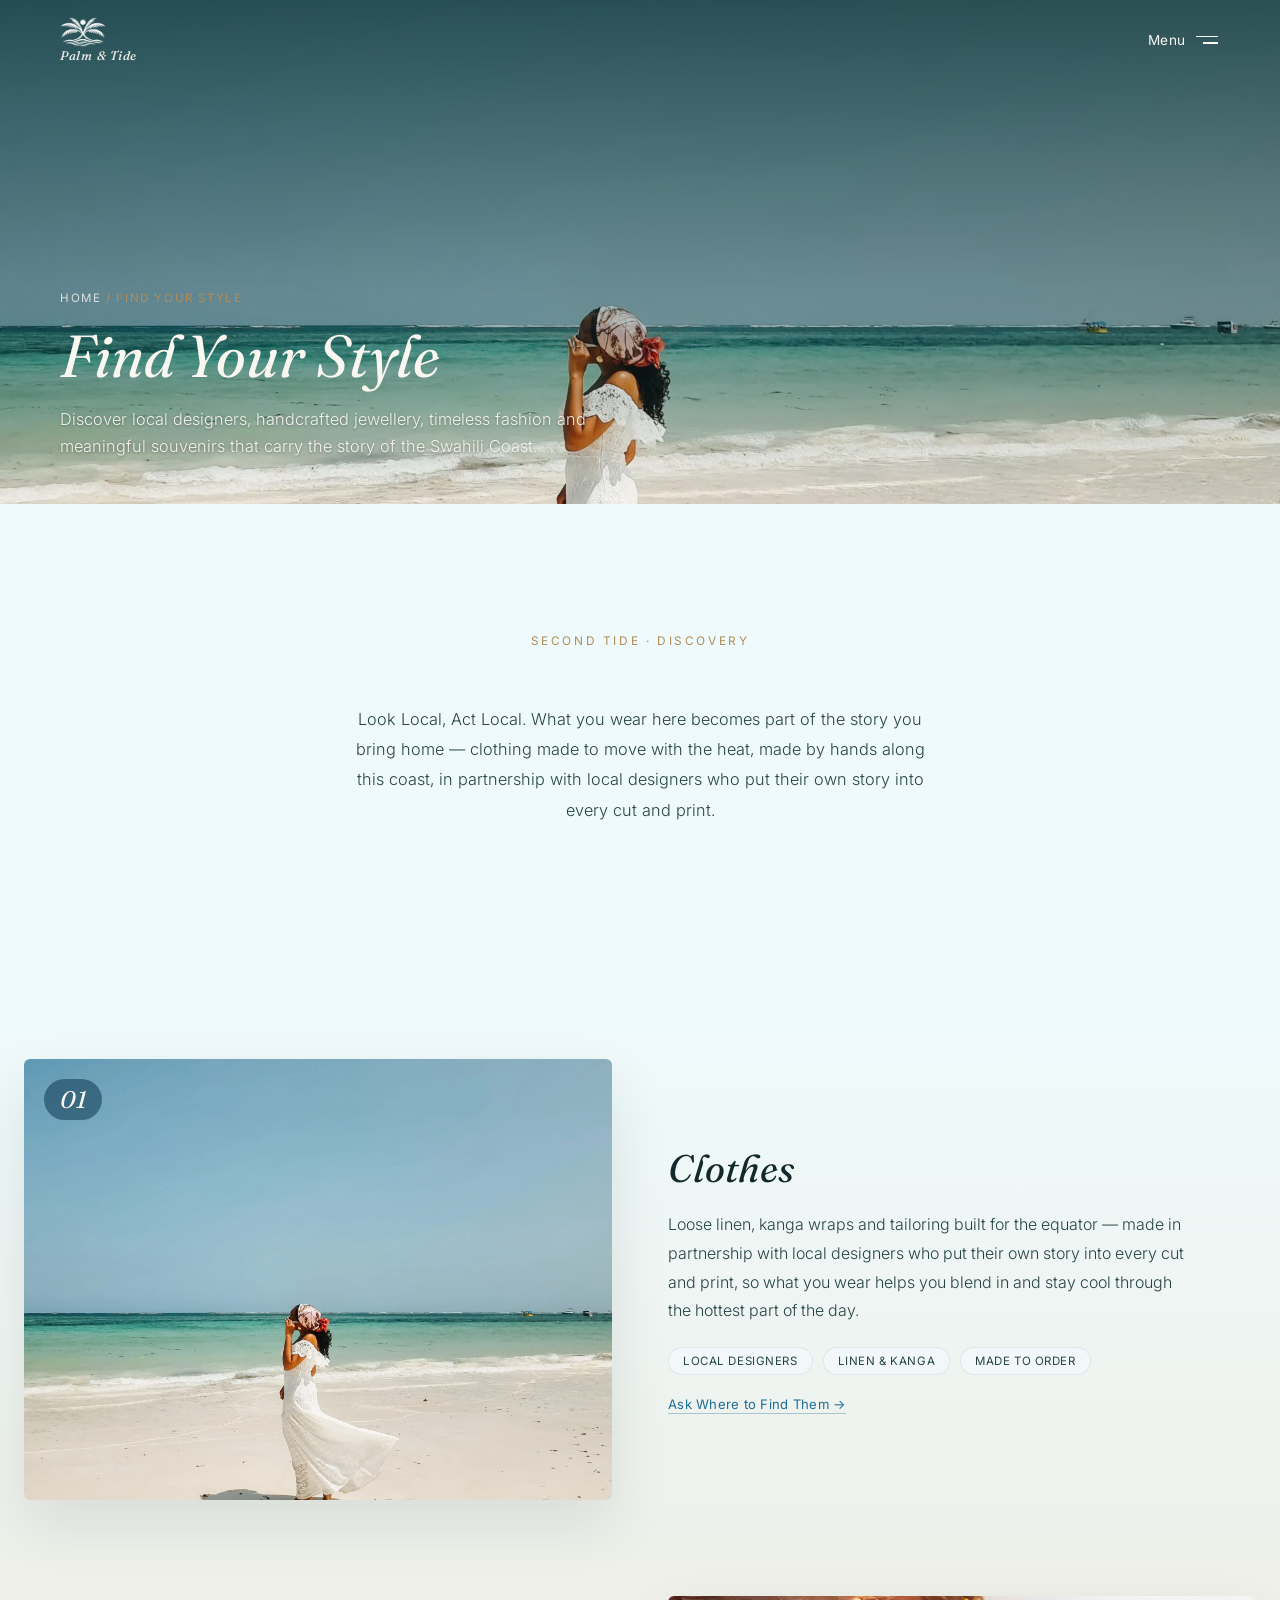
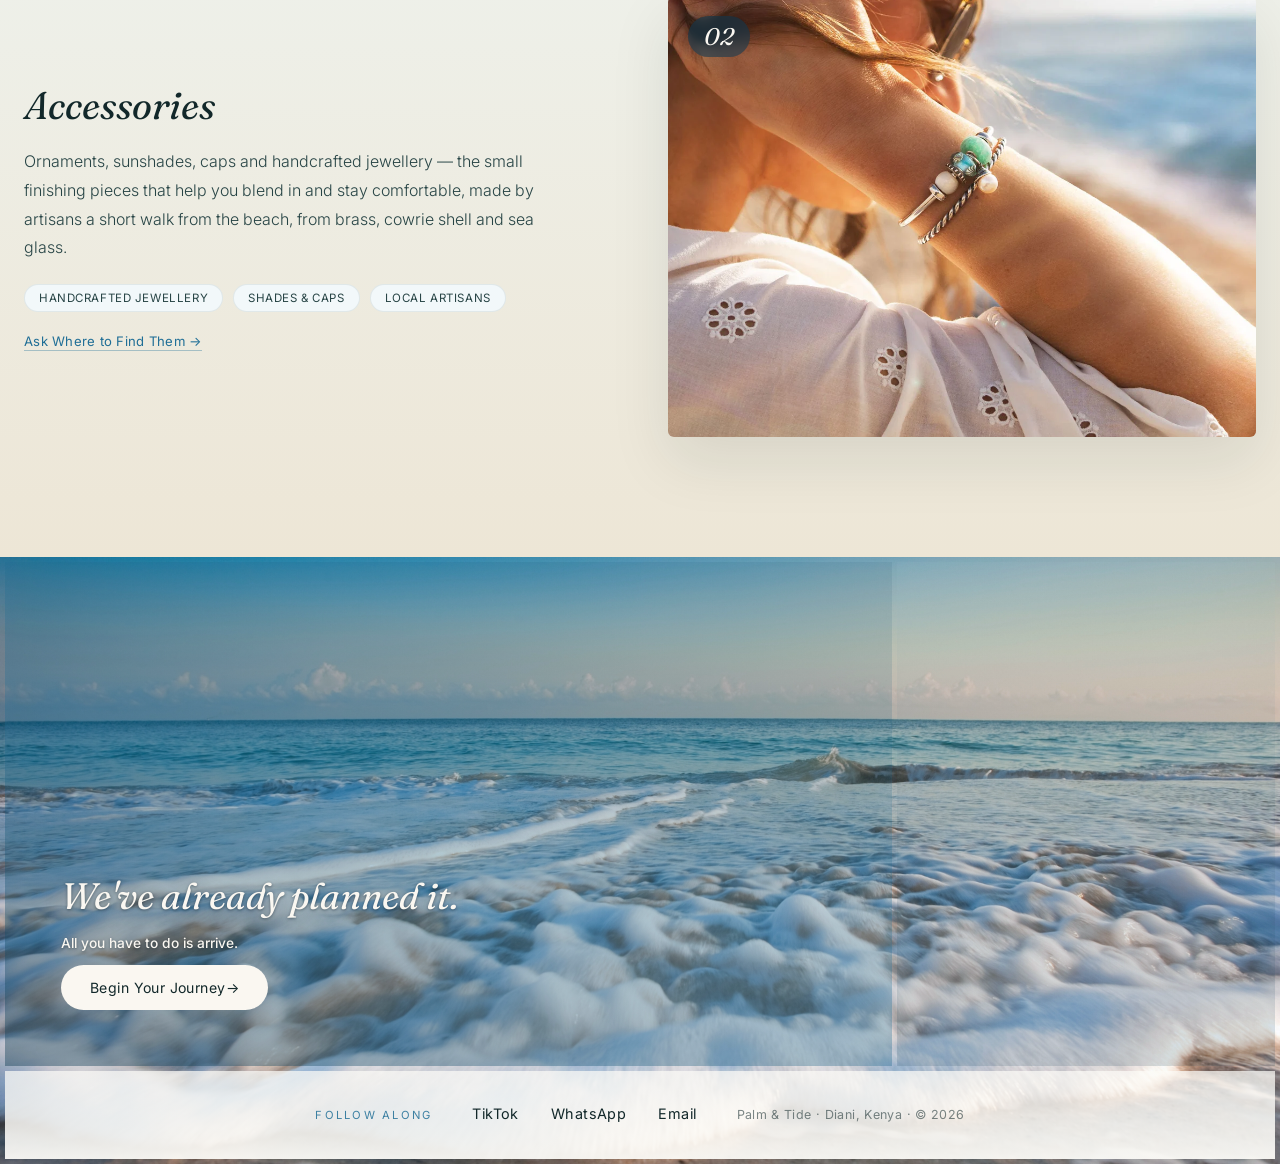
==== commit db21b01c: "all links working" ====
--- a/find-your-style.html
+++ b/find-your-style.html
@@ -5,7 +5,11 @@
 <meta name="viewport" content="width=device-width, initial-scale=1.0">
 <title>Find Your Style — Palm & Tide</title>
 <meta name="description" content="Look Local, Act Local — coastal clothing and handcrafted accessories made in partnership with local designers, built for the Swahili Coast's heat.">
+<link rel="icon" href="assets/images/favicon.svg" type="image/svg+xml">
+<link rel="icon" href="assets/images/favicon-32.png" sizes="32x32" type="image/png">
+<link rel="icon" href="assets/images/favicon-16.png" sizes="16x16" type="image/png">
 <link rel="icon" href="assets/images/favicon.ico">
+<link rel="apple-touch-icon" href="assets/images/apple-touch-icon.png">
 <link rel="preconnect" href="https://fonts.googleapis.com">
 <link rel="preconnect" href="https://fonts.gstatic.com" crossorigin>
 <link href="https://fonts.googleapis.com/css2?family=Fraunces:ital,opsz,wght@0,9..144,300;0,9..144,400;0,9..144,500;0,9..144,600;1,9..144,400;1,9..144,500&family=Inter:wght@300;400;500;600&display=swap" rel="stylesheet">
@@ -17,7 +21,7 @@
 <header class="site-nav" id="siteNav">
   <div class="nav-inner">
     <a href="index.html" class="nav-brand">
-      <img class="nav-logo" src="assets/images/palm-tide-mark.png" alt="Palm &amp; Tide">
+      <img class="nav-logo" src="assets/images/palm-tide-mark.png" alt="Palm &amp; Tide" decoding="async">
       <span class="nav-brand-name">Palm &amp; Tide</span>
     </a>
     <div class="nav-right">
@@ -40,7 +44,7 @@
       <a href="index.html#contact"><span>05</span>Let&rsquo;s Curate Your Stay</a>
     </nav>
     <div class="menu-footer">
-      <a href="index.html#plan" class="btn btn-solid">Begin Your Journey</a>
+      <a href="index.html#plan" class="btn btn-journey" data-open-journey>Begin Your Journey</a>
       <p class="menu-meta">Palm &amp; Tide · Diani, Kenya</p>
     </div>
   </aside>
@@ -48,7 +52,7 @@
 
 <section class="page-hero">
   <div class="hero-media">
-    <img class="hero-photo" src="assets/images/wear.png" alt="Coastal style, Diani, Kenya" onerror="this.style.opacity=0;">
+    <img fetchpriority="high" class="hero-photo" src="assets/images/wear.png" alt="Coastal style, Diani, Kenya" onerror="this.style.opacity=0;" decoding="async">
     <div class="hero-overlay" aria-hidden="true"></div>
   </div>
   <div class="page-hero-content">
@@ -65,12 +69,12 @@
   </div>
 </section>
 
-<section class="detail-rows reveal-section" data-reveal>
-
-  <div class="detail-row">
+<section class="detail-rows">
+
+  <div class="detail-row reveal-section" data-reveal>
     <div class="detail-row-media">
       <span class="detail-row-index">01</span>
-      <img src="assets/images/wear.png" alt="Local coastal clothing, Diani, Kenya" onerror="this.style.opacity=0;">
+      <img loading="lazy" decoding="async" src="assets/images/wear.png" alt="Local coastal clothing, Diani, Kenya" onerror="this.style.opacity=0;">
     </div>
     <div class="detail-row-copy">
       <h3>Clothes</h3>
@@ -80,14 +84,14 @@
         <li>Linen &amp; Kanga</li>
         <li>Made to Order</li>
       </ul>
-      <a class="detail-row-enquire" href="https://wa.me/254700000000?text=Hi%20Palm%20%26%20Tide%2C%20I%27d%20like%20to%20know%20more%20about%20local%20coastal%20clothing." target="_blank" rel="noopener">Ask Where to Find Them &rarr;</a>
-    </div>
-  </div>
-
-  <div class="detail-row">
+      <a class="detail-row-enquire" href="https://wa.me/254700009988?text=Hi%20Palm%20%26%20Tide%2C%20I%27d%20like%20to%20know%20more%20about%20local%20coastal%20clothing." target="_blank" rel="noopener">Ask Where to Find Them &rarr;</a>
+    </div>
+  </div>
+
+  <div class="detail-row reveal-section" data-reveal>
     <div class="detail-row-media">
       <span class="detail-row-index">02</span>
-      <img src="assets/images/mzungu.png" alt="Coastal accessories and jewellery, Diani, Kenya" onerror="this.style.opacity=0;">
+      <img loading="lazy" decoding="async" src="assets/images/mzungu.png" alt="Coastal accessories and jewellery, Diani, Kenya" onerror="this.style.opacity=0;">
     </div>
     <div class="detail-row-copy">
       <h3>Accessories</h3>
@@ -97,7 +101,7 @@
         <li>Shades &amp; Caps</li>
         <li>Local Artisans</li>
       </ul>
-      <a class="detail-row-enquire" href="https://wa.me/254700000000?text=Hi%20Palm%20%26%20Tide%2C%20I%27d%20like%20to%20know%20more%20about%20coastal%20accessories." target="_blank" rel="noopener">Ask Where to Find Them &rarr;</a>
+      <a class="detail-row-enquire" href="https://wa.me/254700009988?text=Hi%20Palm%20%26%20Tide%2C%20I%27d%20like%20to%20know%20more%20about%20coastal%20accessories." target="_blank" rel="noopener">Ask Where to Find Them &rarr;</a>
     </div>
   </div>
 
@@ -107,24 +111,277 @@
   <div class="reef-photo" role="img" aria-label="Sea foam washing onto the shore, Diani, Kenya"></div>
   <div class="reef-grid">
     <div class="reef-block reef-block-cta">
-      <p class="reef-cta-label">Ready When You Are</p>
-      <h3 class="reef-cta-title">Start Your Journey<br>Along The Coast.</h3>
-      <p class="reef-cta-package">The Five-Day Coast Adventure</p>
-      <p class="reef-cta-copy">One carefully curated journey. Local stays, hidden experiences and meaningful connections — no planning required.</p>
-      <a href="index.html#contact" class="btn btn-blue">Plan Your Escape</a>
+      <h3 class="reef-cta-title">We've already planned it.</h3>
+      <p class="reef-cta-package">All you have to do is arrive.</p>
+      <a href="index.html#plan" class="btn btn-journey" data-open-journey>Begin Your Journey <span aria-hidden="true">&rarr;</span></a>
     </div>
     <div class="reef-block reef-block-blank" aria-hidden="true"></div>
     <div class="reef-block reef-block-social">
       <span class="reef-social-label">Follow Along</span>
       <nav class="reef-social-links">
-        <a href="https://instagram.com" target="_blank" rel="noopener">Instagram</a>
-        <a href="https://wa.me/254700000000" target="_blank" rel="noopener">WhatsApp</a>
-        <a href="mailto:hello@palmandtide.com">Email</a>
+        <a href="https://www.tiktok.com/@palmtideexperience?_r=1&amp;_t=ZS-988kCqxU9B6" target="_blank" rel="noopener">TikTok</a>
+        <a href="https://wa.me/254700009988" target="_blank" rel="noopener">WhatsApp</a>
+        <a href="mailto:hello.palmtides@gmail.com">Email</a>
       </nav>
       <p class="footer-meta">Palm &amp; Tide · Diani, Kenya · &copy; <span id="footerYear"></span></p>
     </div>
   </div>
 </section>
+
+<!-- ================================================================
+     BEGIN YOUR JOURNEY — 3-Step Modal
+     ================================================================ -->
+<div class="journey-modal-overlay" id="journeyModal" aria-hidden="true">
+  <div class="journey-modal" role="dialog" aria-modal="true" aria-labelledby="journeyModalTitle">
+    
+    <!-- Close button -->
+    <button class="journey-modal-close" id="journeyModalClose" aria-label="Close modal">
+      <svg viewBox="0 0 24 24" width="20" height="20" stroke="currentColor" stroke-width="1.5" fill="none" stroke-linecap="round">
+        <path d="M18 6L6 18M6 6l12 12"/>
+      </svg>
+    </button>
+
+    <!-- Progress indicator -->
+    <div class="journey-progress" aria-hidden="true">
+      <div class="journey-progress-step is-active" data-progress="1">
+        <span class="progress-dot"></span>
+        <span class="progress-label">About You</span>
+      </div>
+      <div class="journey-progress-line"></div>
+      <div class="journey-progress-step" data-progress="2">
+        <span class="progress-dot"></span>
+        <span class="progress-label">Your Journey</span>
+      </div>
+      <div class="journey-progress-line"></div>
+      <div class="journey-progress-step" data-progress="3">
+        <span class="progress-dot"></span>
+        <span class="progress-label">Confirm</span>
+      </div>
+    </div>
+
+    <form id="journeyForm" action="https://formspree.io/f/xlgqjpny" method="POST">
+      
+      <!-- ============ STEP 1: Basic Information ============ -->
+      <div class="journey-step is-active" data-step="1">
+        <h2 class="journey-step-title" id="journeyModalTitle">Tell Us About Yourself</h2>
+        <p class="journey-step-subtitle">This helps us tailor your package more exclusively.</p>
+        
+        <div class="journey-field-group">
+          <div class="journey-field">
+            <label for="fullName">Full Name *</label>
+            <input type="text" id="fullName" name="fullName" placeholder="e.g. Sarah Williams" required>
+          </div>
+          
+          <div class="journey-field">
+            <label for="email">Email Address *</label>
+            <input type="email" id="email" name="email" placeholder="sarah@example.com" required>
+          </div>
+          
+          <div class="journey-field">
+            <label for="phone">Phone Number (with country code) *</label>
+            <input type="tel" id="phone" name="phone" placeholder="e.g. +254 712 345 678" required>
+          </div>
+          
+          <div class="journey-field-row">
+            <div class="journey-field journey-field-half">
+              <label for="numPeople">Number of People *</label>
+              <select id="numPeople" name="numPeople" required>
+                <option value="" disabled selected>Select</option>
+                <option value="1">Just Me</option>
+                <option value="2">2 People</option>
+                <option value="3">3 People</option>
+                <option value="4">4 People</option>
+                <option value="5">5 People</option>
+                <option value="6+">6+ People</option>
+              </select>
+            </div>
+            
+            <div class="journey-field journey-field-half">
+              <label for="numDays">How Many Days? *</label>
+              <select id="numDays" name="numDays" required>
+                <option value="" disabled selected>Select</option>
+                <option value="1-2">1–2 Days</option>
+                <option value="3-4">3–4 Days</option>
+                <option value="5">5 Days (Full Week Coastal)</option>
+                <option value="6-7">6–7 Days</option>
+                <option value="8+">8+ Days</option>
+              </select>
+            </div>
+          </div>
+        </div>
+
+        <div class="journey-step-actions">
+          <button type="button" class="btn journey-btn-next" data-next="2">Continue →</button>
+        </div>
+      </div>
+
+      <!-- ============ STEP 2: Journey Preferences ============ -->
+      <div class="journey-step" data-step="2">
+        <h2 class="journey-step-title">Your Journey Preferences</h2>
+        <p class="journey-step-subtitle">Tell us what moves you. We'll handle the rest.</p>
+        
+        <div class="journey-field-group">
+          
+          <!-- Package selection -->
+          <div class="journey-field">
+            <label>Which package speaks to what you're planning? *</label>
+            <div class="journey-package-options">
+              <label class="journey-package-option">
+                <input type="radio" name="packageInterest" value="The 3-Day Diani Escape" required>
+                <span class="package-option-card">
+                  <span class="package-option-name">The 3-Day Diani Escape</span>
+                  <span class="package-option-desc">For limited time. Perfect for long weekends and short coastal getaways.</span>
+                </span>
+              </label>
+              <label class="journey-package-option is-featured">
+                <input type="radio" name="packageInterest" value="The 5-Day Diani Adventure">
+                <span class="package-option-card">
+                  <span class="package-option-badge">★ You Are Here</span>
+                  <span class="package-option-name">The 5-Day Diani Adventure</span>
+                  <span class="package-option-desc">Our signature journey — what we recommend to most first-time visitors.</span>
+                </span>
+              </label>
+              <label class="journey-package-option">
+                <input type="radio" name="packageInterest" value="The 7-Day Diani Immersion">
+                <span class="package-option-card">
+                  <span class="package-option-name">The 7-Day Diani Immersion</span>
+                  <span class="package-option-desc">For travellers who want to slow down and enjoy Diani at a relaxed pace.</span>
+                </span>
+              </label>
+              <label class="journey-package-option">
+                <input type="radio" name="packageInterest" value="Family Journeys">
+                <span class="package-option-card">
+                  <span class="package-option-name">Family Journeys</span>
+                  <span class="package-option-desc">Actually planned around children and parents — not just extra beds.</span>
+                </span>
+              </label>
+              <label class="journey-package-option">
+                <input type="radio" name="packageInterest" value="Team Building">
+                <span class="package-option-card">
+                  <span class="package-option-name">Team Building</span>
+                  <span class="package-option-desc">Group retreats built for teams, not tourists.</span>
+                </span>
+              </label>
+            </div>
+          </div>
+
+          <!-- Yes/No toggles -->
+          <div class="journey-field">
+            <label>Do you want help finding accommodation?</label>
+            <div class="journey-toggle-group">
+              <label class="journey-toggle">
+                <input type="radio" name="needAccommodation" value="Yes" checked>
+                <span>Yes, please</span>
+              </label>
+              <label class="journey-toggle">
+                <input type="radio" name="needAccommodation" value="No">
+                <span>No, I've got it covered</span>
+              </label>
+            </div>
+          </div>
+
+          <div class="journey-field">
+            <label>Do you want help finding what to wear? <span class="field-hint">(Coastal fashion & accessories)</span></label>
+            <div class="journey-toggle-group">
+              <label class="journey-toggle">
+                <input type="radio" name="needStyle" value="Yes">
+                <span>Yes, style me</span>
+              </label>
+              <label class="journey-toggle">
+                <input type="radio" name="needStyle" value="No" checked>
+                <span>No, thank you</span>
+              </label>
+            </div>
+          </div>
+
+          <div class="journey-field">
+            <label>Are you into water sports? <span class="field-hint">(Snorkelling, diving, kayaking)</span></label>
+            <div class="journey-toggle-group">
+              <label class="journey-toggle">
+                <input type="radio" name="waterSports" value="Yes">
+                <span>Absolutely</span>
+              </label>
+              <label class="journey-toggle">
+                <input type="radio" name="waterSports" value="No" checked>
+                <span>Not really</span>
+              </label>
+            </div>
+          </div>
+
+          <div class="journey-field">
+            <label>Wanna ride an E-bike as you meet the native coastal people?</label>
+            <div class="journey-toggle-group">
+              <label class="journey-toggle">
+                <input type="radio" name="ebikeInterest" value="Yes">
+                <span>Sounds amazing</span>
+              </label>
+              <label class="journey-toggle">
+                <input type="radio" name="ebikeInterest" value="No" checked>
+                <span>Maybe another time</span>
+              </label>
+            </div>
+          </div>
+
+          <!-- Additional notes -->
+          <div class="journey-field">
+            <label for="specialRequests">Anything else we should know?</label>
+            <textarea id="specialRequests" name="specialRequests" rows="3" placeholder="Dietary needs, accessibility requirements, special occasions, or anything else on your mind..."></textarea>
+          </div>
+        </div>
+
+        <div class="journey-step-actions">
+          <button type="button" class="btn journey-btn-back" data-back="1">← Back</button>
+          <button type="button" class="btn journey-btn-next" data-next="3">Review →</button>
+        </div>
+      </div>
+
+      <!-- ============ STEP 3: Confirm & Submit ============ -->
+      <div class="journey-step" data-step="3">
+        <h2 class="journey-step-title">Almost There</h2>
+        <p class="journey-step-subtitle">Review your details and we'll get back to you with a tailored quotation within 24 hours.</p>
+        
+        <div class="journey-summary" id="journeySummary">
+          <!-- Dynamically filled by JS -->
+        </div>
+
+        <p class="journey-assurance">
+          <svg viewBox="0 0 16 16" width="14" height="14" fill="none" stroke="currentColor" stroke-width="1.5"><path d="M2 8l4 4 8-8"/></svg>
+          We'll get back to you with a personalised quotation. No spam, ever.
+        </p>
+
+        <!-- Hidden honeypot for spam protection -->
+        <input type="text" name="_gotcha" style="display:none">
+        
+        <!-- Redirect after submission -->
+        <input type="hidden" name="_subject" value="New Journey Request — Palm & Tide">
+        <input type="hidden" name="_next" value="">
+
+        <div class="journey-step-actions">
+          <button type="button" class="btn journey-btn-back" data-back="2">← Back</button>
+          <button type="submit" class="btn journey-btn-submit" id="journeySubmit">
+            <span class="submit-text">Send & Receive Your Quotation</span>
+            <span class="submit-spinner" aria-hidden="true"></span>
+          </button>
+        </div>
+      </div>
+
+    </form>
+
+    <!-- Success state (hidden by default) -->
+    <div class="journey-success" id="journeySuccess" aria-hidden="true">
+      <div class="journey-success-icon">
+        <svg viewBox="0 0 48 48" width="48" height="48" fill="none" stroke="var(--brass)" stroke-width="1.5">
+          <circle cx="24" cy="24" r="22"/>
+          <path d="M14 24l7 7 13-13" stroke-linecap="round" stroke-linejoin="round"/>
+        </svg>
+      </div>
+      <h2 class="journey-step-title">Thank You</h2>
+      <p class="journey-step-subtitle">Your journey has already begun. We'll curate something special and get back to you with a quotation within 24 hours.</p>
+      <button class="btn journey-btn-close-success">Close</button>
+    </div>
+
+  </div>
+</div>
 
 <script src="script.js"></script>
 </body>
--- a/style.css
+++ b/style.css
@@ -42,7 +42,7 @@
   /* Height of the "Begin Your Journey" strip. Referenced by the
      strip itself AND by .experiences' negative margin below —
      keep both in sync if this ever changes. */
-  --strip-h: 200px;
+  --strip-h: 120px;
 
   --overlay-rgb: 12,22,24;
 }
@@ -156,6 +156,61 @@
 .nav-right{
   display: flex;
   align-items: center;
+}
+
+/* ==========================================================
+   DESKTOP NAV LINKS — visible on screens wider than 860px
+   ========================================================== */
+.nav-links-desktop {
+  display: none;  /* hidden by default, shown on desktop */
+  align-items: center;
+  gap: 28px;
+}
+
+.nav-links-desktop a {
+  font-size: 0.82rem;
+  letter-spacing: 0.05em;
+  color: currentColor;
+  opacity: 0.85;
+  transition: opacity 0.25s ease;
+  padding: 4px 0;
+  border-bottom: 1px solid transparent;
+}
+
+.nav-links-desktop a:hover {
+  opacity: 1;
+  border-bottom-color: currentColor;
+}
+
+.nav-links-desktop .nav-cta {
+  padding: 8px 18px;
+  border: 1px solid currentColor;
+  border-radius: 999px;
+  opacity: 1;
+  transition: background 0.3s ease, color 0.3s ease;
+}
+
+.nav-links-desktop .nav-cta:hover {
+  background: var(--foam);
+  color: var(--ink);
+  border-color: var(--foam);
+}
+
+/* Hide desktop nav when menu is open */
+.site-nav.is-open .nav-links-desktop {
+  opacity: 0;
+  pointer-events: none;
+}
+
+@media (min-width: 861px) {
+  .nav-links-desktop {
+    display: flex;
+  }
+  
+  /* Hide hamburger on desktop */
+  .menu-toggle {
+    display: none;
+  }
 }
 
 .menu-toggle{
@@ -637,11 +692,15 @@
    so these two sections opt out of the transform (keeping the
    opacity fade only) to keep their sticky strips working.
    ---------------------------------------------------------- */
+/* Opt these sections out of the CSS reveal entirely —
+   GSAP handles their entrance animations now. */
 .experiences.reveal-section,
 .experiences.reveal-section.is-visible,
 .guest-corner.reveal-section,
 .guest-corner.reveal-section.is-visible{
   transform: none;
+  opacity: 1;            /* ← override the 0 from .reveal-section */
+  transition: none;       /* ← kill any competing CSS transition */
 }
 
 /* ==========================================================
@@ -709,17 +768,22 @@
   0%, 100%{ box-shadow: 28px 32px 58px -16px rgba(18,40,42,0.26); }
   50%{ box-shadow: 38px 40px 68px -12px rgba(18,40,42,0.3); }
 }
+/* translate3d (not translate) forces each element onto its own
+   GPU compositing layer for the life of the animation. Plain 2D
+   translate() on italic serif text caused visible blur mid-tween
+   in Chrome/Firefox, since the browser was repainting the glyphs
+   on the CPU every frame instead of moving a pre-rasterized layer. */
 @keyframes breezeFloatLeft{
-  0%, 100%{ transform: translate(0, 0); }
-  50%{ transform: translate(-4px, -6px); }
+  0%, 100%{ transform: translate3d(0, 0, 0); }
+  50%{ transform: translate3d(-4px, -6px, 0); }
 }
 @keyframes breezeFloatY{
-  0%, 100%{ transform: translateY(0); }
-  50%{ transform: translateY(-6px); }
+  0%, 100%{ transform: translate3d(0, 0, 0); }
+  50%{ transform: translate3d(0, -6px, 0); }
 }
 @keyframes breezeFloatRight{
-  0%, 100%{ transform: translate(0, 0); }
-  50%{ transform: translate(4px, -6px); }
+  0%, 100%{ transform: translate3d(0, 0, 0); }
+  50%{ transform: translate3d(4px, -6px, 0); }
 }
 
 @media (prefers-reduced-motion: reduce){
@@ -791,6 +855,19 @@
 .about-visual{
   margin-top: 96px;
   max-width: 100%;
+  opacity: 0;
+  transform: translateX(64px);
+}
+
+/* Entrance is now owned entirely by GSAP ScrollTrigger (see
+   script.js) so it can trigger at the 50%-into-section mark,
+   land after the copy, and replay every time the section is
+   re-entered from either direction. The old whole-section
+   ".is-visible" coupling is removed on purpose. A no-JS/no-GSAP
+   fallback is provided further down. */
+
+@media (prefers-reduced-motion: reduce){
+  .about-visual{ opacity: 1; transform: none; transition: none; }
 }
 
 .about-image{
@@ -877,9 +954,7 @@
     margin-top:34px;
     padding: 22px 34px;
     border-radius: 12px;
-    background: rgba(255,255,255,0.42);
-    backdrop-filter: blur(6px);
-    -webkit-backdrop-filter: blur(6px);
+    background: rgba(255,255,255,0.68);  /* more opaque to compensate */
     animation: shadowPulseTop 8s ease-in-out infinite, breezeFloatY 8s ease-in-out infinite;
     animation-delay: 2s, 2s;
 }
@@ -949,7 +1024,7 @@
   justify-content: center;
   background-image:
     linear-gradient(180deg, rgba(14,58,82,0.45), rgba(14,58,82,0.55)),
-    url("assets/images/golden-seat.jpeg");
+    url("assets/images/travel.jpg");
   background-size: cover;
   background-position: center;
 }
@@ -1038,6 +1113,20 @@
      tight 5px-gap mosaic grid, and shifting the whole element
      would open visible gaps against its neighbors. The shadow
      pulse alone still reads as "sunlight moving overhead". */
+}
+
+/* Lazy-loaded background images: a quiet placeholder tone until
+   the real photo is fetched, then a soft fade once it lands. */
+.experience-card.lazy-bg{
+  background-color: var(--sand-card);
+}
+.experience-card.lazy-bg.bg-loaded{
+  animation: shadowPulseTop 8s ease-in-out infinite, bgFadeIn 0.6s ease;
+}
+
+@keyframes bgFadeIn{
+  from{ filter: brightness(1.15) saturate(0.85); }
+  to{ filter: none; }
 }
 
 .card-wide{ animation-delay: 0s; }
@@ -1267,10 +1356,7 @@
   box-shadow:0 18px 50px rgba(0,0,0,.06);
 }
 .experiences-explore-button:hover{
-  transform:translateY(-3px);
-  background:var(--lagoon);
-  color:white;
-  border-color:var(--lagoon);
+  border-color: transparent;
 }
 .experiences-explore-button span{ transition:.3s; }
 .experiences-explore-button:hover span{ transform:translateX(6px); }
@@ -1280,7 +1366,7 @@
    ========================================================== */
 .guest-corner{
   position: relative;
-  overflow: hidden;
+  /* overflow: hidden; */
   background:
     linear-gradient(rgba(252,250,245,.93), rgba(252,250,245,.94)),
     url("assets/images/coral.jpeg");
@@ -1290,18 +1376,14 @@
 }
 
 .guest-corner-strip{
-  position: sticky;   /* was: relative — now pins the same way
-                          .journey-strip does, staying fixed at
-                          top:0 for the entire scroll of
-                          .guest-corner and releasing right as
-                          .reef begins. */
+  position: sticky;
   top: 0;
   left: 0;
   right: 0;
   width: 100%;
   z-index: 5;
-  height: 200px;
-  margin: 0;        /* same full-bleed guard as .journey-strip */
+  height: var(--strip-h);
+  margin: 0;
   display: flex;
   align-items: center;
   justify-content: center;
@@ -1348,25 +1430,56 @@
 .guest-card{
   margin: 0;
   padding: 44px 28px 32px;
-  background: rgba(255,255,255,0.55);
-  backdrop-filter: blur(6px);
-  -webkit-backdrop-filter: blur(6px);
-  border: 1px solid rgba(255,255,255,0.4);
+  background: rgba(255,255,255,0.72);  /* slightly more opaque to compensate */
+  border: 1px solid rgba(255,255,255,0.5);
   border-radius: 8px;
   animation: shadowPulseRight 8.5s ease-in-out infinite, breezeFloatRight 8.5s ease-in-out infinite;
+  /* Keeps the italic serif quote text crisp during the continuous
+     float above — pins the element to its own compositing layer
+     instead of letting the browser repaint the glyphs each frame. */
+  will-change: transform;
+  backface-visibility: hidden;
+  -webkit-backface-visibility: hidden;
 }
 
 .guest-corner-grid .guest-card:nth-child(1){ animation-delay: 0s, 0s; }
 .guest-corner-grid .guest-card:nth-child(2){ animation-delay: 1.7s, 1.7s; }
 .guest-corner-grid .guest-card:nth-child(3){ animation-delay: 3.4s, 3.4s; }
+
+/* The center card carries the quote about our top-selling package
+   (the 5-Day Diani Adventure), so it sits a level higher than the
+   two flanking cards — its own elevated podium position — and reads
+   above them. */
+.guest-corner-grid .guest-card:nth-child(2){
+  position: relative;
+  z-index: 2;
+  margin-top: -30px;
+  padding-bottom: 40px;
+  background: rgba(255,255,255,0.86);
+  border-color: rgba(255,255,255,0.7);
+}
+
+@media (max-width: 900px){
+  .guest-corner-grid .guest-card:nth-child(2){
+    margin-top: 0;
+  }
+}
 
 .guest-card-avatar{
   width: 72px;
   height: 72px;
   border-radius: 50%;
+  overflow: hidden;
   background: var(--tide);
   margin: -80px auto 20px;
   box-shadow: 0 10px 26px rgba(0,0,0,0.15);
+}
+
+.guest-card-avatar img{
+  width: 100%;
+  height: 100%;
+  object-fit: cover;
+  display: block;
 }
 
 .guest-card p{
@@ -1390,12 +1503,13 @@
   max-width: 700px;
   margin: 0 auto;
   padding: 64px 24px;
-  background: rgba(255,255,255,0.6);
-  backdrop-filter: blur(6px);
-  -webkit-backdrop-filter: blur(6px);
+  background: rgba(255,255,255,0.78);  /* more opaque to compensate */
   border-radius: 12px;
   animation: shadowPulseRight 9s ease-in-out infinite, breezeFloatRight 9s ease-in-out infinite;
   animation-delay: 5s, 5s;
+  will-change: transform;
+  backface-visibility: hidden;
+  -webkit-backface-visibility: hidden;
 }
 
 .guest-favourite-label{
@@ -1697,6 +1811,60 @@
   color: var(--foam);
 }
 
+/* ----------------------------------------------------------
+   "Begin Your Journey" — the one consistent CTA treatment,
+   used everywhere this phrase appears across the site. White
+   by default; on hover, water rises to fill the button with
+   the same wavy tideline used on the "What We Offer" cards
+   (see .card-tide) rather than a flat SaaS-style gradient
+   wipe. Overrides whatever .btn-solid/.btn-shore background
+   it's paired with, so existing markup can keep its base
+   .btn class untouched.
+   ---------------------------------------------------------- */
+.btn-journey{
+  position: relative;
+  overflow: hidden;
+  z-index: 0;
+  background: var(--foam);
+  color: var(--ink);
+  isolation: isolate;
+}
+
+.btn-journey::before{
+  content: "";
+  position: absolute;
+  left: 0;
+  right: 0;
+  bottom: 0;
+  height: 320%;
+  z-index: -1;
+  background: var(--lagoon);
+  opacity: 0.88;
+  -webkit-mask-image: url("data:image/svg+xml,%3Csvg xmlns='http://www.w3.org/2000/svg' viewBox='0 0 400 60' preserveAspectRatio='none'%3E%3Cpath d='M0 30 C60 6 120 54 200 30 C280 6 340 54 400 30 L400 60 L0 60 Z'/%3E%3C/svg%3E");
+  mask-image: url("data:image/svg+xml,%3Csvg xmlns='http://www.w3.org/2000/svg' viewBox='0 0 400 60' preserveAspectRatio='none'%3E%3Cpath d='M0 30 C60 6 120 54 200 30 C280 6 340 54 400 30 L400 60 L0 60 Z'/%3E%3C/svg%3E");
+  -webkit-mask-repeat: no-repeat;
+  mask-repeat: no-repeat;
+  -webkit-mask-size: 100% 100%;
+  mask-size: 100% 100%;
+  transform: translateY(100%);
+  transition: transform 0.65s cubic-bezier(0.22, 0.7, 0.2, 1);
+}
+
+.btn-journey:hover,
+.btn-journey:focus-visible{
+  background: var(--foam);
+  color: var(--foam);
+}
+
+.btn-journey:hover::before,
+.btn-journey:focus-visible::before{
+  transform: translateY(0%);
+}
+
+@media (prefers-reduced-motion: reduce){
+  .btn-journey::before{ transition: none; }
+}
+
 /* ==========================================================
    FIVE-DAY COAST ADVENTURE — detail page
    ========================================================== */
@@ -1930,34 +2098,46 @@
 @media (max-width: 480px){
   .hero-tagline{ font-size: 2.2rem; }
   .hero-support{ font-size: 0.95rem; }
+  :root {--strip-h: 80px;}
 
   .experience-grid{
     grid-template-columns: 1fr;
-    grid-template-rows: auto auto auto auto;
+    grid-template-rows: auto auto auto auto auto;
     gap: 12px;
-  }
-  .card-wide, .card-stack-a, .card-stack-b, .card-square-a, .card-square-b{
-    grid-column: 1;
     aspect-ratio: auto;
   }
+  
+  /* Force all cards into a single column */
+  .card-wide,
+  .card-stack-a,
+  .card-stack-b,
+  .card-square-a,
+  .card-square-b{
+    grid-column: 1 !important;
+  }
+  
   .card-wide{ grid-row: 1; }
   .card-stack-a{ grid-row: 2; }
-  .card-stack-b{ grid-row: 3; }
-  .card-square-a{ grid-row: 4; }
-  .card-square-b{ grid-row: 5; }
-
-  /* Fixed min-height (rather than aspect-ratio) prevents the
-     numeral/icon/heading/copy stack from ever compressing into
-     an overlap on short screens. */
-  .experience-card{ min-height: 220px; }
+  .card-square-a{ grid-row: 3; }
+  .card-square-b{ grid-row: 4; }
+  .card-stack-b{ grid-row: 5; }
+
+  /* Break the stack container into individual grid items */
+  .experience-stack { 
+    display: contents !important;
+    gap: 0;
+  }
+
+  .experience-card{ 
+    min-height: 220px; 
+    aspect-ratio: auto;
+  }
   .experience-card-copy{ padding: 20px 20px; gap: 6px; }
   .card-number{ margin-bottom: 2px; }
   .experience-icon{ width: 22px; height: 22px; margin-bottom: 4px; }
   .experience-card-copy h3{ font-size: 1.25rem; line-height: 1.15; margin-bottom: 6px; }
   .experience-card-copy p{ font-size: 0.82rem; max-width: 28ch; margin-bottom: 8px; }
 
-  /* Full width now, not a small square — restore normal card
-     text sizing instead of the compact desktop-stack sizing. */
   .experience-stack .experience-card{ min-height: 220px; flex: none; }
   .experience-stack .experience-card-copy{ padding: 20px 20px; gap: 6px; }
   .experience-stack .card-number{ font-size: 0.68rem; }
@@ -1989,4 +2169,549 @@
   .reef-cta-title{ font-size: 1.6rem; max-width: none; }
   .nav-logo{ height: 28px; }
   .nav-inner{ padding: 0 24px; }
+}
+
+/* ==========================================================
+   STRIP IMAGE DRIFT — slow right-to-left glide on the
+   background photo only (the text label stays fixed).
+   ========================================================== */
+.journey-strip,
+.guest-corner-strip {
+  background-size: cover;
+  background-position: 0% center;
+  animation: stripDrift 30s ease-in-out infinite;
+}
+
+@keyframes stripDrift {
+  0%, 100% { background-position: 0% center; }
+  50%      { background-position: 100% center; }
+}
+
+@media (prefers-reduced-motion: reduce) {
+  .journey-strip,
+  .guest-corner-strip {
+    animation: none;
+  }
+}
+
+/* ==========================================================
+   JOURNEY MODAL — 3-Step Form
+   Matches Palm & Tide's colour language and typography
+   ========================================================== */
+
+/* Overlay */
+.journey-modal-overlay {
+  position: fixed;
+  inset: 0;
+  z-index: 500;
+  display: flex;
+  align-items: center;
+  justify-content: center;
+  padding: 20px;
+  background: rgba(12, 22, 24, 0.7);
+  backdrop-filter: blur(6px);
+  -webkit-backdrop-filter: blur(6px);
+  opacity: 0;
+  visibility: hidden;
+  transition: opacity 0.35s ease, visibility 0s linear 0.35s;
+}
+
+.journey-modal-overlay.is-open {
+  opacity: 1;
+  visibility: visible;
+  transition: opacity 0.35s ease, visibility 0s linear 0s;
+}
+
+/* Modal card */
+.journey-modal {
+  position: relative;
+  width: 100%;
+  max-width: 620px;
+  max-height: 85vh;
+  overflow-y: auto;
+  background: var(--foam);
+  border-radius: 12px;
+  box-shadow: 0 20px 60px rgba(12, 22, 24, 0.25);
+  padding: 48px 40px 40px;
+  transform: translateY(20px);
+  transition: transform 0.4s cubic-bezier(0.2, 0.7, 0.2, 1);
+}
+
+.journey-modal-overlay.is-open .journey-modal {
+  transform: translateY(0);
+}
+
+/* Close button */
+.journey-modal-close {
+  position: absolute;
+  top: 20px;
+  right: 20px;
+  z-index: 2;
+  background: none;
+  border: none;
+  cursor: pointer;
+  color: var(--ink-soft);
+  padding: 6px;
+  border-radius: 50%;
+  transition: color 0.25s ease, background 0.25s ease;
+  display: flex;
+  align-items: center;
+  justify-content: center;
+}
+
+.journey-modal-close:hover {
+  color: var(--ink);
+  background: rgba(18, 40, 42, 0.06);
+}
+
+/* Progress indicator */
+.journey-progress {
+  display: flex;
+  align-items: center;
+  justify-content: center;
+  gap: 0;
+  margin-bottom: 36px;
+  padding: 0 20px;
+}
+
+.journey-progress-step {
+  display: flex;
+  flex-direction: column;
+  align-items: center;
+  gap: 8px;
+  position: relative;
+}
+
+.progress-dot {
+  width: 12px;
+  height: 12px;
+  border-radius: 50%;
+  background: rgba(18, 40, 42, 0.12);
+  transition: background 0.35s ease, box-shadow 0.35s ease;
+}
+
+.journey-progress-step.is-active .progress-dot {
+  background: var(--brass);
+  box-shadow: 0 0 0 4px rgba(176, 141, 87, 0.15);
+}
+
+.journey-progress-step.is-complete .progress-dot {
+  background: var(--tide);
+}
+
+.progress-label {
+  font-size: 0.62rem;
+  letter-spacing: 0.16em;
+  text-transform: uppercase;
+  color: rgba(18, 40, 42, 0.35);
+  transition: color 0.35s ease;
+  white-space: nowrap;
+}
+
+.journey-progress-step.is-active .progress-label,
+.journey-progress-step.is-complete .progress-label {
+  color: var(--ink);
+}
+
+.journey-progress-line {
+  width: 48px;
+  height: 1px;
+  background: rgba(18, 40, 42, 0.12);
+  margin: 0 8px;
+  margin-bottom: 20px;
+  transition: background 0.35s ease;
+}
+
+.journey-progress-line.is-complete {
+  background: var(--tide);
+}
+
+/* Steps */
+.journey-step {
+  display: none;
+  animation: stepIn 0.4s ease;
+}
+
+.journey-step.is-active {
+  display: block;
+}
+
+@keyframes stepIn {
+  from { opacity: 0; transform: translateX(12px); }
+  to { opacity: 1; transform: translateX(0); }
+}
+
+.journey-step-title {
+  font-family: var(--font-display);
+  font-style: italic;
+  font-weight: 400;
+  font-size: clamp(1.4rem, 2.5vw, 1.8rem);
+  line-height: 1.2;
+  margin: 0 0 10px;
+  color: var(--ink);
+}
+
+.journey-step-subtitle {
+  font-size: 0.9rem;
+  line-height: 1.6;
+  color: var(--ink-soft);
+  margin: 0 0 32px;
+}
+
+/* Form fields */
+.journey-field-group {
+  display: flex;
+  flex-direction: column;
+  gap: 22px;
+}
+
+.journey-field {
+  display: flex;
+  flex-direction: column;
+  gap: 7px;
+}
+
+.journey-field label {
+  font-size: 0.78rem;
+  font-weight: 500;
+  letter-spacing: 0.03em;
+  color: var(--ink);
+}
+
+.field-hint {
+  font-weight: 400;
+  opacity: 0.6;
+  font-size: 0.72rem;
+}
+
+.journey-field input[type="text"],
+.journey-field input[type="email"],
+.journey-field input[type="tel"],
+.journey-field select,
+.journey-field textarea {
+  font-family: var(--font-body);
+  font-size: 0.9rem;
+  padding: 12px 16px;
+  border: 1px solid rgba(18, 40, 42, 0.15);
+  border-radius: 8px;
+  background: white;
+  color: var(--ink);
+  transition: border-color 0.25s ease, box-shadow 0.25s ease;
+  outline: none;
+}
+
+.journey-field input:focus,
+.journey-field select:focus,
+.journey-field textarea:focus {
+  border-color: var(--brass);
+  box-shadow: 0 0 0 3px rgba(176, 141, 87, 0.08);
+}
+
+.journey-field select {
+  appearance: none;
+  background-image: url("data:image/svg+xml,%3Csvg xmlns='http://www.w3.org/2000/svg' width='12' height='8'%3E%3Cpath d='M1 1l5 5 5-5' stroke='%2312282A' stroke-width='1.5' fill='none'/%3E%3C/svg%3E");
+  background-repeat: no-repeat;
+  background-position: right 14px center;
+  padding-right: 36px;
+}
+
+.journey-field textarea {
+  resize: vertical;
+  min-height: 80px;
+}
+
+.journey-field-row {
+  display: grid;
+  grid-template-columns: 1fr 1fr;
+  gap: 16px;
+}
+
+/* Package selection cards */
+.journey-package-options {
+  display: grid;
+  grid-template-columns: 1fr 1fr;
+  gap: 10px;
+}
+
+.journey-package-option {
+  cursor: pointer;
+}
+
+.journey-package-option input {
+  position: absolute;
+  opacity: 0;
+  pointer-events: none;
+}
+
+.package-option-card {
+  display: flex;
+  flex-direction: column;
+  gap: 4px;
+  padding: 14px 16px;
+  border: 1.5px solid rgba(18, 40, 42, 0.12);
+  border-radius: 8px;
+  transition: border-color 0.25s ease, background 0.25s ease;
+  background: white;
+}
+
+.journey-package-option input:checked + .package-option-card {
+  border-color: var(--brass);
+  background: rgba(176, 141, 87, 0.04);
+}
+
+/* Signature package — spans the full row and carries a badge so it
+   reads as the recommended choice among the five options. */
+.journey-package-option.is-featured {
+  grid-column: 1 / -1;
+}
+
+.journey-package-option.is-featured .package-option-card {
+  border-color: rgba(176, 141, 87, 0.55);
+  background: rgba(176, 141, 87, 0.07);
+}
+
+.journey-package-option.is-featured input:checked + .package-option-card {
+  border-color: var(--brass);
+  background: rgba(176, 141, 87, 0.12);
+}
+
+.package-option-badge {
+  font-size: 0.62rem;
+  font-weight: 600;
+  letter-spacing: 0.1em;
+  text-transform: uppercase;
+  color: var(--brass);
+}
+
+.package-option-name {
+  font-size: 0.82rem;
+  font-weight: 500;
+  color: var(--ink);
+}
+
+.package-option-desc {
+  font-size: 0.7rem;
+  color: var(--ink-soft);
+  line-height: 1.4;
+}
+
+/* Toggle buttons */
+.journey-toggle-group {
+  display: flex;
+  gap: 10px;
+}
+
+.journey-toggle {
+  flex: 1;
+  cursor: pointer;
+}
+
+.journey-toggle input {
+  position: absolute;
+  opacity: 0;
+  pointer-events: none;
+}
+
+.journey-toggle span {
+  display: block;
+  text-align: center;
+  padding: 12px 16px;
+  font-size: 0.82rem;
+  border: 1.5px solid rgba(18, 40, 42, 0.12);
+  border-radius: 8px;
+  background: white;
+  transition: border-color 0.25s ease, background 0.25s ease, color 0.25s ease;
+}
+
+.journey-toggle input:checked + span {
+  border-color: var(--tide);
+  background: rgba(27, 75, 74, 0.05);
+  color: var(--tide);
+  font-weight: 500;
+}
+
+/* Step actions */
+.journey-step-actions {
+  display: flex;
+  justify-content: space-between;
+  align-items: center;
+  margin-top: 36px;
+  gap: 14px;
+}
+
+.journey-btn-next,
+.journey-btn-submit {
+  background: var(--ink);
+  color: var(--foam);
+  border: none;
+  margin-left: auto;
+}
+
+.journey-btn-next:hover,
+.journey-btn-submit:hover {
+  background: var(--brass);
+}
+
+.journey-btn-back {
+  background: none;
+  border: 1px solid rgba(18, 40, 42, 0.2);
+  color: var(--ink-soft);
+  transition: border-color 0.25s ease, color 0.25s ease, background 0.25s ease;
+}
+
+.journey-btn-back:hover {
+  border-color: var(--ink);
+  color: var(--ink);
+}
+
+/* Submit button states */
+.journey-btn-submit {
+  position: relative;
+  min-width: 200px;
+}
+
+.submit-spinner {
+  display: none;
+  width: 18px;
+  height: 18px;
+  border: 2px solid rgba(250, 247, 241, 0.3);
+  border-top-color: var(--foam);
+  border-radius: 50%;
+  animation: spin 0.7s linear infinite;
+  margin-left: 10px;
+}
+
+.journey-btn-submit.is-loading .submit-text {
+  opacity: 0.6;
+}
+
+.journey-btn-submit.is-loading .submit-spinner {
+  display: inline-block;
+  position: absolute;
+  right: 20px;
+}
+
+@keyframes spin {
+  to { transform: rotate(360deg); }
+}
+
+/* Summary (Step 3) */
+.journey-summary {
+  background: rgba(18, 40, 42, 0.03);
+  border-radius: 8px;
+  padding: 24px;
+  margin-bottom: 20px;
+}
+
+.journey-summary-item {
+  display: flex;
+  justify-content: space-between;
+  padding: 8px 0;
+  font-size: 0.85rem;
+  border-bottom: 1px solid rgba(18, 40, 42, 0.06);
+}
+
+.journey-summary-item:last-child {
+  border-bottom: none;
+}
+
+.journey-summary-label {
+  color: var(--ink-soft);
+  font-weight: 400;
+}
+
+.journey-summary-value {
+  color: var(--ink);
+  font-weight: 500;
+  text-align: right;
+  max-width: 60%;
+}
+
+/* Assurance */
+.journey-assurance {
+  display: flex;
+  align-items: center;
+  justify-content: center;
+  gap: 8px;
+  font-size: 0.78rem;
+  color: var(--ink-soft);
+  margin: 0;
+}
+
+/* Success state */
+.journey-success {
+  display: none;
+  text-align: center;
+  padding: 20px 0;
+  animation: stepIn 0.4s ease;
+}
+
+.journey-success.is-visible {
+  display: block;
+}
+
+.journey-success-icon {
+  margin-bottom: 20px;
+}
+
+.journey-btn-close-success {
+  margin-top: 28px;
+  background: var(--ink);
+  color: var(--foam);
+}
+
+/* Body scroll lock */
+body.modal-open {
+  overflow: hidden;
+}
+
+/* ==========================================================
+   RESPONSIVE — Modal
+   ========================================================== */
+@media (max-width: 600px) {
+  .journey-modal {
+    padding: 36px 24px 32px;
+    max-height: 90vh;
+  }
+
+  .journey-progress {
+    gap: 0;
+  }
+
+  .progress-label {
+    font-size: 0.58rem;
+  }
+
+  .journey-progress-line {
+    width: 28px;
+  }
+
+  .journey-field-row {
+    grid-template-columns: 1fr;
+  }
+
+  .journey-package-options {
+    grid-template-columns: 1fr;
+  }
+
+  .journey-toggle-group {
+    flex-direction: column;
+  }
+
+  .journey-step-actions {
+    flex-direction: column;
+  }
+
+  .journey-btn-next,
+  .journey-btn-submit {
+    margin-left: 0;
+    width: 100%;
+    justify-content: center;
+  }
+
+  .journey-btn-back {
+    width: 100%;
+    text-align: center;
+    order: 2;
+  }
 }
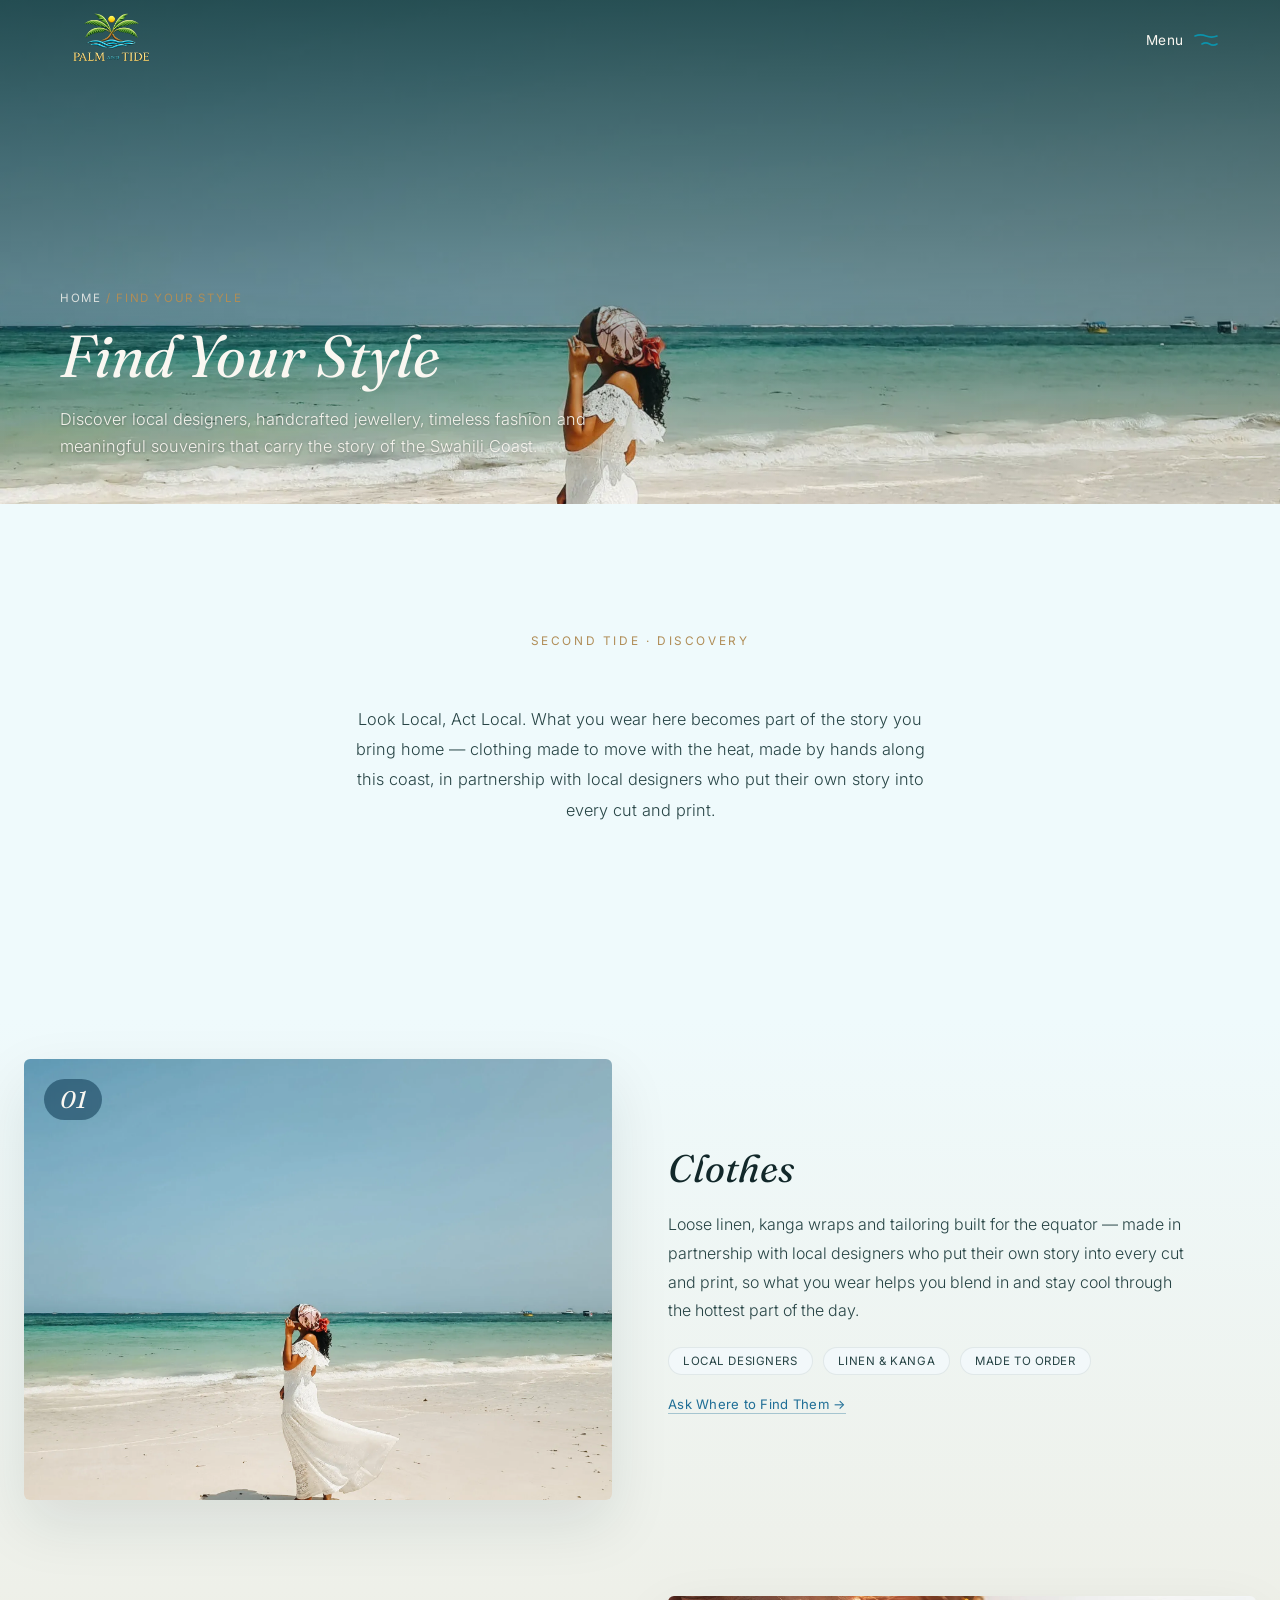
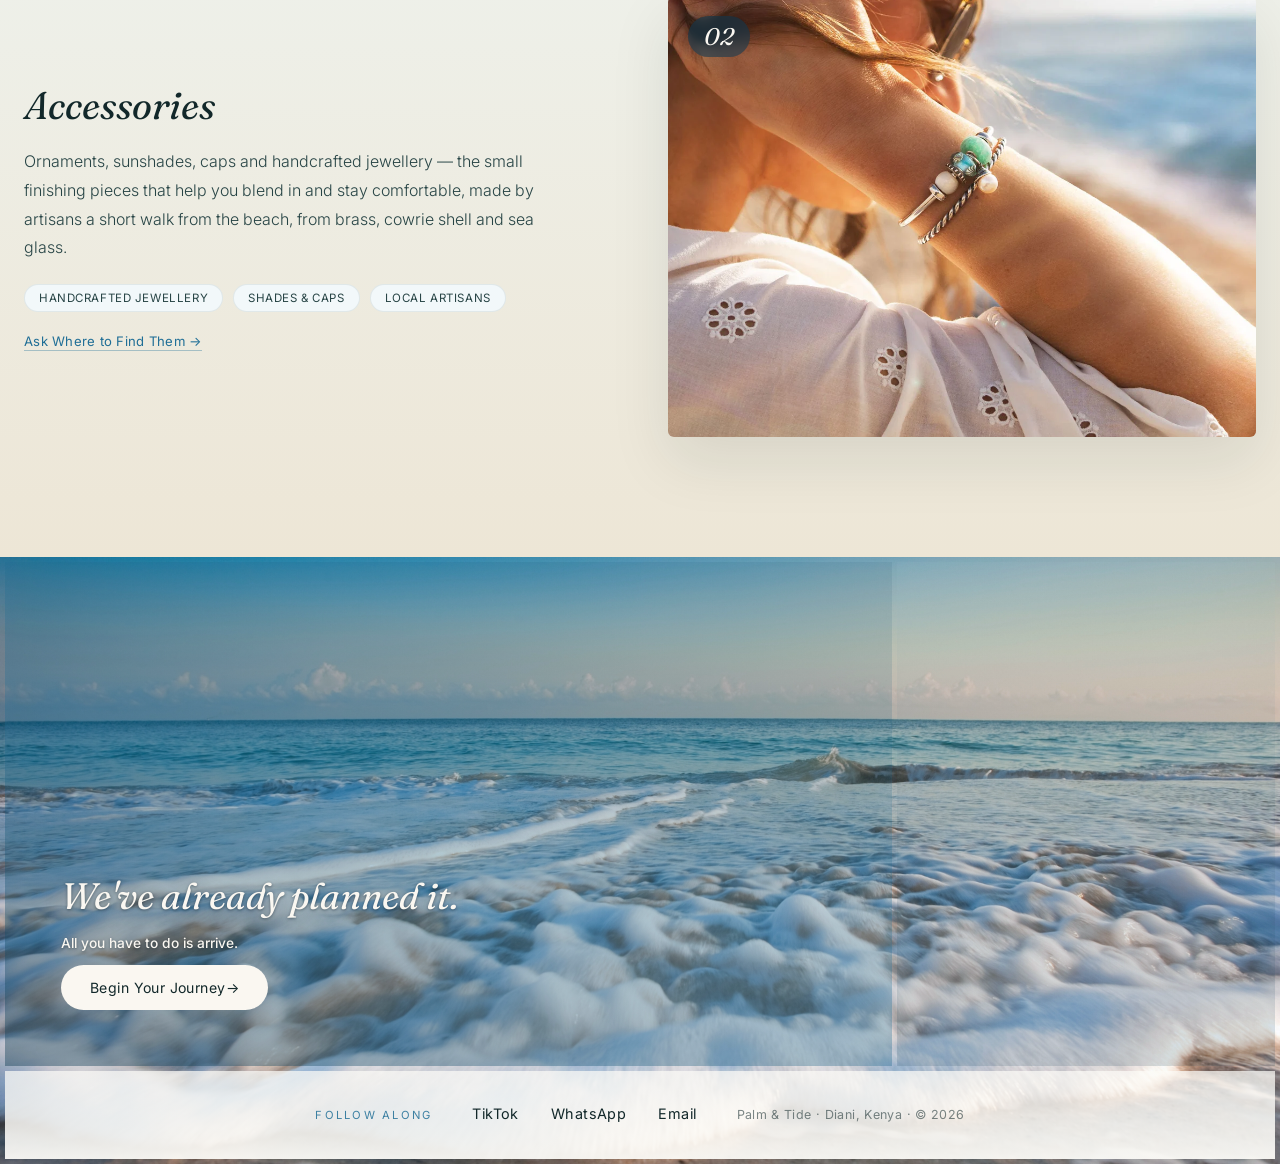
==== commit 92bf02b6: "changed and did first step of SEO" ====
--- a/find-your-style.html
+++ b/find-your-style.html
@@ -5,6 +5,21 @@
 <meta name="viewport" content="width=device-width, initial-scale=1.0">
 <title>Find Your Style — Palm & Tide</title>
 <meta name="description" content="Look Local, Act Local — coastal clothing and handcrafted accessories made in partnership with local designers, built for the Swahili Coast's heat.">
+<link rel="canonical" href="https://palmandtideexperience.com/find-your-style.html">
+
+<meta property="og:type" content="website">
+<meta property="og:site_name" content="Palm & Tide">
+<meta property="og:title" content="Find Your Style — Palm & Tide">
+<meta property="og:description" content="Look Local, Act Local — coastal clothing and handcrafted accessories made in partnership with local designers, built for the Swahili Coast's heat.">
+<meta property="og:url" content="https://palmandtideexperience.com/find-your-style.html">
+<meta property="og:image" content="https://palmandtideexperience.com/assets/images/og.png">
+<meta property="og:image:width" content="1536">
+<meta property="og:image:height" content="1024">
+<meta name="twitter:card" content="summary_large_image">
+<meta name="twitter:title" content="Find Your Style — Palm & Tide">
+<meta name="twitter:description" content="Look Local, Act Local — coastal clothing and handcrafted accessories made in partnership with local designers, built for the Swahili Coast's heat.">
+<meta name="twitter:image" content="https://palmandtideexperience.com/assets/images/og.png">
+
 <link rel="icon" href="assets/images/favicon.svg" type="image/svg+xml">
 <link rel="icon" href="assets/images/favicon-32.png" sizes="32x32" type="image/png">
 <link rel="icon" href="assets/images/favicon-16.png" sizes="16x16" type="image/png">
@@ -21,13 +36,15 @@
 <header class="site-nav" id="siteNav">
   <div class="nav-inner">
     <a href="index.html" class="nav-brand">
-      <img class="nav-logo" src="assets/images/palm-tide-mark.png" alt="Palm &amp; Tide" decoding="async">
-      <span class="nav-brand-name">Palm &amp; Tide</span>
+      <img class="nav-logo" src="assets/images/logo2.png" alt="Palm &amp; Tide" width="120" height="80" decoding="async">
     </a>
     <div class="nav-right">
       <button class="menu-toggle" id="menuToggle" aria-expanded="false" aria-controls="menuOverlay" aria-label="Open menu">
         <span class="menu-toggle-label">Menu</span>
-        <span class="menu-toggle-icon"><span></span><span></span></span>
+        <svg class="menu-toggle-icon" width="24" height="16" viewBox="0 0 24 16" fill="none" aria-hidden="true">
+          <path class="wave-line wave-line-top" d="M1,4 Q6.5,1.8 12,4 Q17.5,6.2 23,4" stroke="#0B93AC" stroke-width="1.6" stroke-linecap="round"/>
+          <path class="wave-line wave-line-bottom" d="M8,12 Q11.75,9.8 15.5,12 Q19.25,14.2 23,12" stroke="#0B93AC" stroke-width="1.6" stroke-linecap="round"/>
+        </svg>
       </button>
     </div>
   </div>
@@ -36,12 +53,11 @@
 <div class="menu-overlay" id="menuOverlay">
   <div class="menu-scrim" id="menuScrim" aria-hidden="true"></div>
   <aside class="menu-panel" role="dialog" aria-modal="true" aria-label="Site menu">
-    <nav class="menu-links">
-      <a href="index.html#approach"><span>01</span>The Journey</a>
-      <a href="index.html#experiences"><span>02</span>Four Tides</a>
-      <a href="index.html#stories"><span>03</span>Guests Corner</a>
-      <a href="about.html"><span>04</span>About</a>
-      <a href="index.html#contact"><span>05</span>Let&rsquo;s Curate Your Stay</a>
+    <nav class="menu-links menu-links-pages" aria-label="Explore our tides">
+      <a href="stay-by-the-tide.html"><span>Stay</span>Stay by the Tide</a>
+      <a href="follow-the-tide.html"><span>Sail</span>Follow the Tide</a>
+      <a href="meet-the-coast.html"><span>Meet</span>Meet the Coast</a>
+      <a href="five-day-coast-adventure.html"><span>Packages</span>The 5-Day Adventure</a>
     </nav>
     <div class="menu-footer">
       <a href="index.html#plan" class="btn btn-journey" data-open-journey>Begin Your Journey</a>
@@ -64,7 +80,7 @@
 
 <section class="detail-intro reveal-section" data-reveal>
   <div class="detail-intro-inner">
-    <p class="section-eyebrow">Second Tide &middot; Discovery</p>
+    <h2 class="section-eyebrow">Second Tide &middot; Discovery</h2>
     <p class="detail-intro-body">Look Local, Act Local. What you wear here becomes part of the story you bring home — clothing made to move with the heat, made by hands along this coast, in partnership with local designers who put their own story into every cut and print.</p>
   </div>
 </section>
--- a/style.css
+++ b/style.css
@@ -126,31 +126,13 @@
 
 .nav-brand{
   display: flex;
-  flex-direction: column;
-  align-items: flex-start;
-  gap: 3px;
-  padding: 12px 12px 12px 0;
+  align-items: center;
 }
 
 .nav-logo{
-  height: 30px;
+  height: 68px;
   width: auto;
-  transition: height 0.4s ease, filter 0.4s ease;
-}
-
-.site-nav.is-solid .nav-logo{
-  filter: invert(1) brightness(0.32) contrast(1.05);
-}
-
-.nav-brand-name{
-  font-family: var(--font-display);
-  font-style: italic;
-  font-weight: 500;
-  font-size: 0.78rem;
-  letter-spacing: 0.06em;
-  color: currentColor;
-  line-height: 1;
-  opacity: 0.92;
+  transition: height 0.4s ease;
 }
 
 .nav-right{
@@ -228,27 +210,23 @@
 }
 
 .menu-toggle-icon{
-  display: flex;
-  flex-direction: column;
-  gap: 5px;
-  width: 22px;
-}
-
-.menu-toggle-icon span{
   display: block;
-  height: 1.5px;
-  background: currentColor;
+  width: 24px;
+  height: 16px;
+  flex-shrink: 0;
+}
+
+.menu-toggle-icon .wave-line{
   transition: transform 0.3s ease, opacity 0.3s ease;
-}
-
-.menu-toggle-icon span:last-child{ width: 70%; align-self: flex-end; }
-
-.site-nav.is-open .menu-toggle-icon span:first-child{
-  transform: translateY(3.25px) rotate(45deg);
-}
-.site-nav.is-open .menu-toggle-icon span:last-child{
-  width: 100%;
-  transform: translateY(-3.25px) rotate(-45deg);
+  transform-box: fill-box;
+  transform-origin: center;
+}
+
+.site-nav.is-open .menu-toggle-icon .wave-line-top{
+  transform: translateY(4px) rotate(45deg);
+}
+.site-nav.is-open .menu-toggle-icon .wave-line-bottom{
+  transform: translateY(-4px) rotate(-45deg);
 }
 
 /* ==========================================================
@@ -348,6 +326,10 @@
 .menu-links a:focus-visible{
   opacity: 1;
   padding-left: 10px;
+}
+
+.menu-links-pages a span{
+  min-width: 68px;
 }
 
 .menu-footer{
@@ -789,9 +771,7 @@
 @media (prefers-reduced-motion: reduce){
   .about-image,
   .experience-card,
-  .approach-copy-last,
-  .guest-card,
-  .guest-favourite{
+  .approach-copy-last{
     animation: none !important;
     box-shadow: 0 24px 48px -16px rgba(18,40,42,0.28) !important;
     transform: none !important;
@@ -806,7 +786,7 @@
   display: grid;
   grid-template-columns: 0.9fr 1fr;
   gap: 32px;
-  align-items: start;
+  align-items: center;
 }
 
 .about-copy{
@@ -853,7 +833,6 @@
 }
 
 .about-visual{
-  margin-top: 96px;
   max-width: 100%;
   opacity: 0;
   transform: translateX(64px);
@@ -872,7 +851,7 @@
 
 .about-image{
   width: 100%;
-  aspect-ratio: 4 / 5;
+  aspect-ratio: 4 / 3;
   overflow: hidden;
   border-radius: 2px;
   background: var(--tide);
@@ -883,6 +862,7 @@
   width: 100%;
   height: 100%;
   object-fit: cover;
+  object-position: center 41%;
 }
 
 .about-caption{
@@ -1433,18 +1413,12 @@
   background: rgba(255,255,255,0.72);  /* slightly more opaque to compensate */
   border: 1px solid rgba(255,255,255,0.5);
   border-radius: 8px;
-  animation: shadowPulseRight 8.5s ease-in-out infinite, breezeFloatRight 8.5s ease-in-out infinite;
-  /* Keeps the italic serif quote text crisp during the continuous
-     float above — pins the element to its own compositing layer
-     instead of letting the browser repaint the glyphs each frame. */
-  will-change: transform;
-  backface-visibility: hidden;
-  -webkit-backface-visibility: hidden;
-}
-
-.guest-corner-grid .guest-card:nth-child(1){ animation-delay: 0s, 0s; }
-.guest-corner-grid .guest-card:nth-child(2){ animation-delay: 1.7s, 1.7s; }
-.guest-corner-grid .guest-card:nth-child(3){ animation-delay: 3.4s, 3.4s; }
+  /* Static — this used to carry a continuous shadowPulseRight /
+     breezeFloatRight float, but the constant transform made the
+     italic serif quote text read as blurry/in-motion, so it's a
+     fixed shadow now instead. */
+  box-shadow: 0 24px 48px -16px rgba(18,40,42,0.28);
+}
 
 /* The center card carries the quote about our top-selling package
    (the 5-Day Diani Adventure), so it sits a level higher than the
@@ -1505,11 +1479,9 @@
   padding: 64px 24px;
   background: rgba(255,255,255,0.78);  /* more opaque to compensate */
   border-radius: 12px;
-  animation: shadowPulseRight 9s ease-in-out infinite, breezeFloatRight 9s ease-in-out infinite;
-  animation-delay: 5s, 5s;
-  will-change: transform;
-  backface-visibility: hidden;
-  -webkit-backface-visibility: hidden;
+  /* Static for the same reason as .guest-card above — no more
+     continuous float/shadow pulse. */
+  box-shadow: 0 24px 48px -16px rgba(18,40,42,0.28);
 }
 
 .guest-favourite-label{
@@ -1655,6 +1627,89 @@
         grid-template-columns:1fr;
         gap:60px;
     }
+}
+
+/* ==========================================================
+   FAQ — accordion. Shared by the homepage (nested inside Guest
+   Corner, as .guest-faq) and the adventure page (as .adv-faq).
+   Only the question is visible by default; the full answer
+   appears on click via a grid-template-rows 0fr → 1fr reveal
+   (same mechanism as the itinerary accordion), so nothing is
+   truncated once opened.
+   ========================================================== */
+.section-eyebrow{ font-weight: 400; }
+
+.guest-faq{
+  max-width: 760px;
+  margin: 90px auto 0;
+  text-align: center;
+}
+
+.faq-heading{
+  font-family: var(--font-display);
+  font-style: italic;
+  font-weight: 400;
+  font-size: clamp(1.8rem, 3.4vw, 2.6rem);
+  color: var(--ink);
+  margin: 0 0 36px;
+}
+
+.faq-list{
+  display: flex;
+  flex-direction: column;
+  gap: 4px;
+  text-align: left;
+}
+
+.faq-item{
+  border-bottom: 1px solid rgba(18,40,42,0.12);
+}
+.faq-item:first-child{ border-top: 1px solid rgba(18,40,42,0.12); }
+
+.faq-question-heading{ margin: 0; }
+
+.faq-question{
+  width: 100%;
+  display: flex;
+  align-items: center;
+  justify-content: space-between;
+  gap: 20px;
+  padding: 20px 4px;
+  background: none;
+  border: none;
+  cursor: pointer;
+  text-align: left;
+  font-family: var(--font-display);
+  font-size: 1.1rem;
+  font-weight: 500;
+  color: var(--ink);
+}
+
+.faq-chevron{
+  flex-shrink: 0;
+  width: 18px;
+  height: 18px;
+  color: var(--ink-soft);
+  transition: transform 0.3s ease;
+}
+
+.faq-item.is-open .faq-chevron{ transform: rotate(180deg); }
+
+.faq-answer{
+  display: grid;
+  grid-template-rows: 0fr;
+  transition: grid-template-rows 0.4s ease;
+}
+
+.faq-item.is-open .faq-answer{ grid-template-rows: 1fr; }
+
+.faq-answer-inner{ overflow: hidden; }
+
+.faq-answer p{
+  font-size: 0.98rem;
+  line-height: 1.7;
+  color: var(--ink-soft);
+  margin: 0 4px 22px;
 }
 
 /* ==========================================================
@@ -2079,7 +2134,7 @@
   .about-frame{ grid-template-columns: 1fr; gap: 48px; }
   .about-copy{ max-width: 100%; }
   .about-visual{ margin-top: 0; }
-  .about-image{ aspect-ratio: 4 / 3.2; }
+  .about-image{ aspect-ratio: 4 / 3; }
 
   .approach{ padding: 100px 24px 120px; }
 
@@ -2165,9 +2220,8 @@
     padding:16px 22px;
   }
 
-  .nav-brand-name{ font-size: 0.68rem; }
   .reef-cta-title{ font-size: 1.6rem; max-width: none; }
-  .nav-logo{ height: 28px; }
+  .nav-logo{ height: 50px; }
   .nav-inner{ padding: 0 24px; }
 }
 
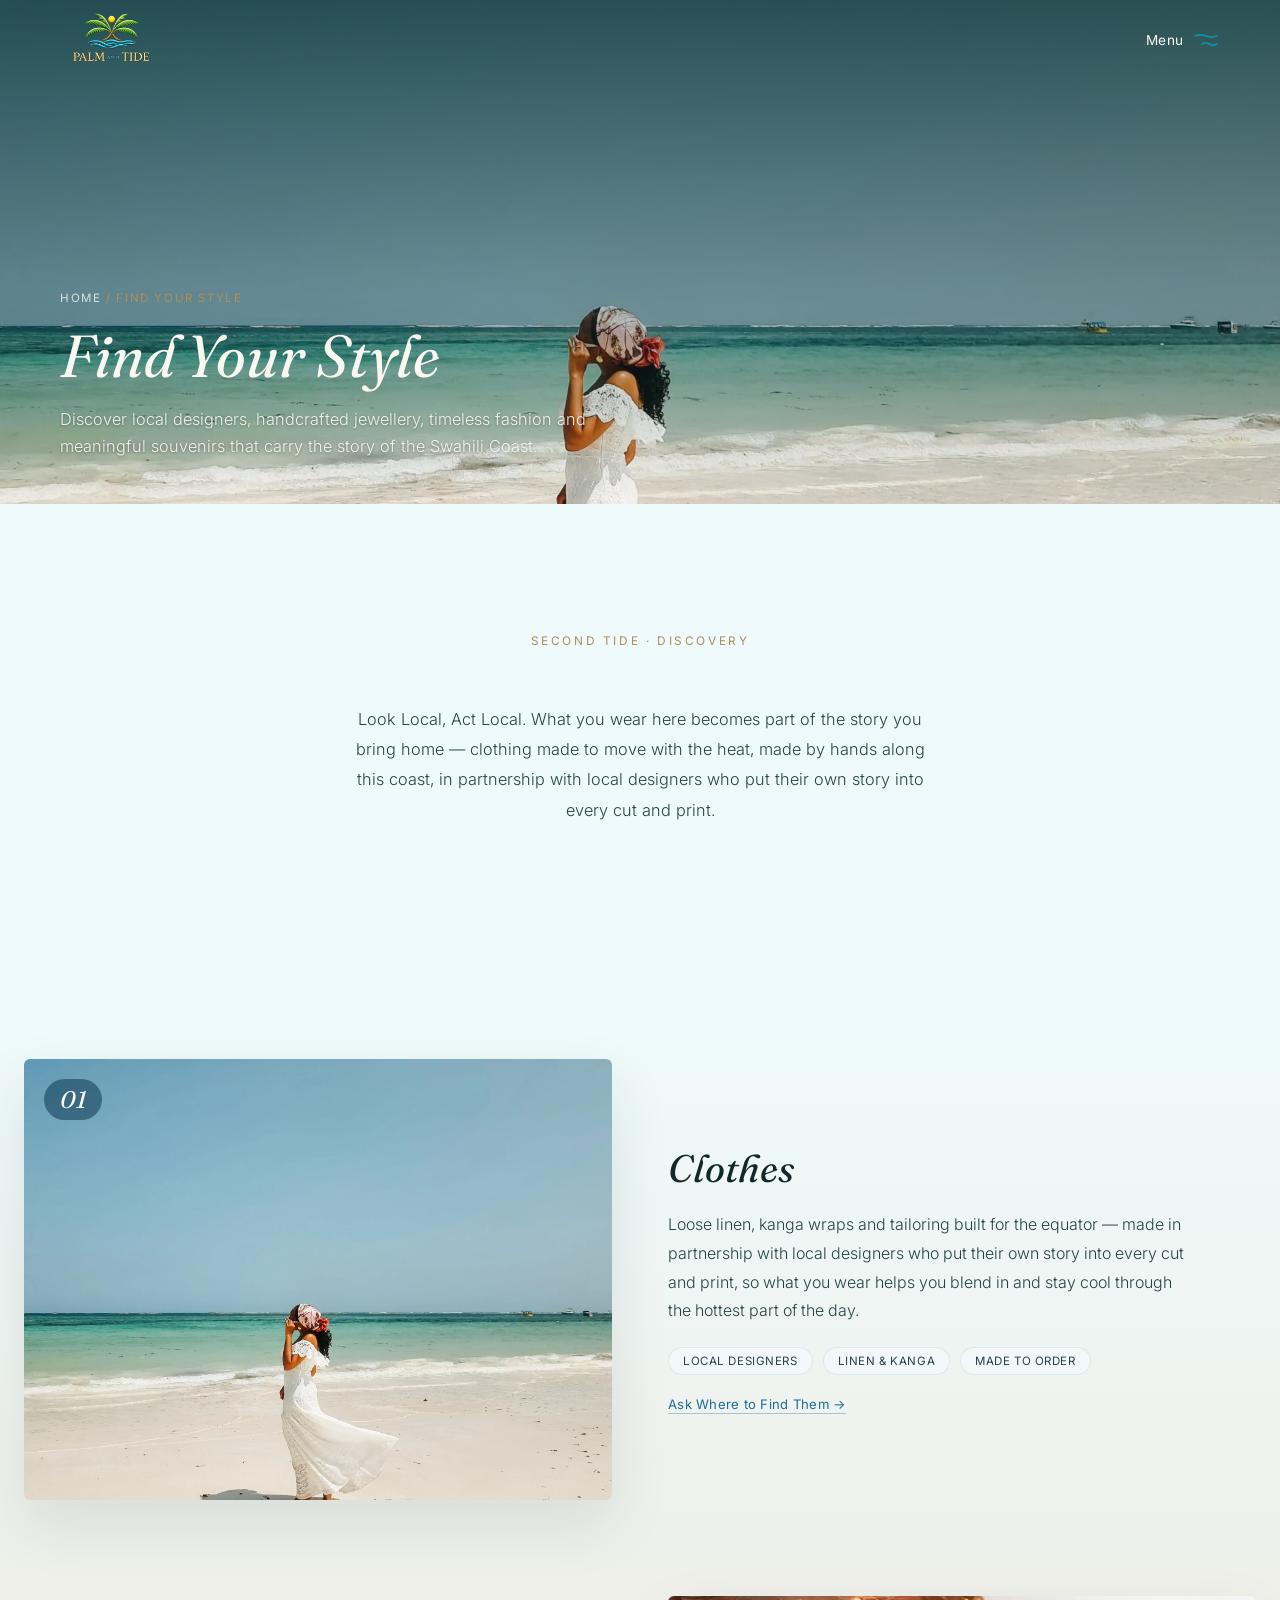
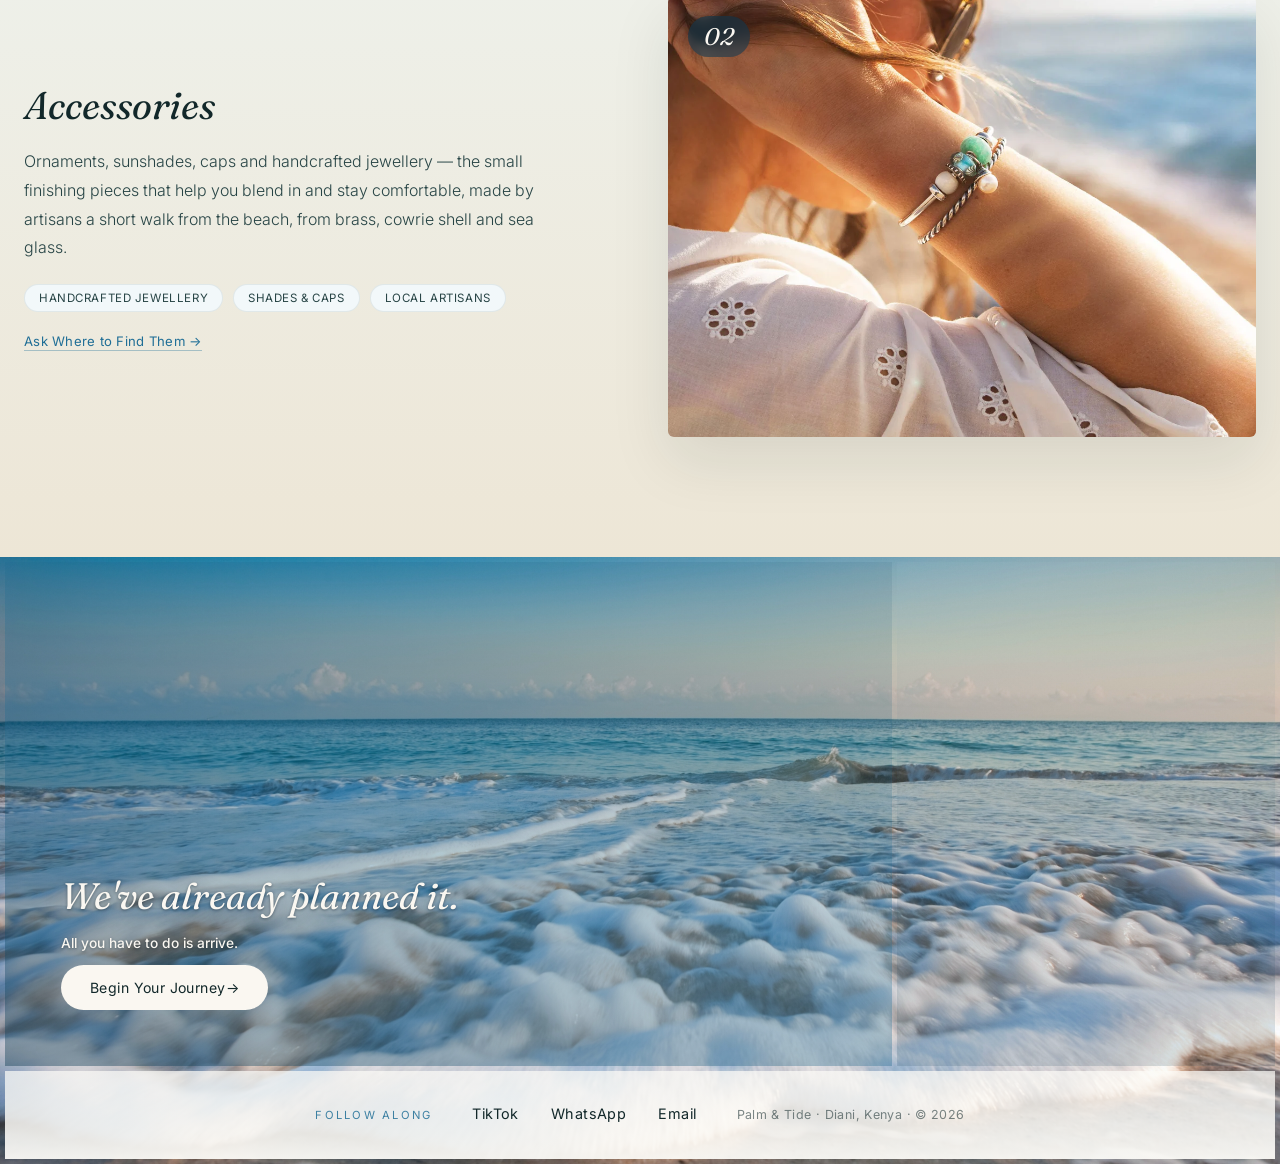
==== commit 47e21f71: "fixed the modal hover and double submission to formspree" ====
--- a/find-your-style.html
+++ b/find-your-style.html
@@ -2,6 +2,7 @@
 <html lang="en">
 <head>
 <meta charset="UTF-8">
+<meta name="color-scheme" content="light">
 <meta name="viewport" content="width=device-width, initial-scale=1.0">
 <title>Find Your Style — Palm & Tide</title>
 <meta name="description" content="Look Local, Act Local — coastal clothing and handcrafted accessories made in partnership with local designers, built for the Swahili Coast's heat.">
--- a/style.css
+++ b/style.css
@@ -2,6 +2,7 @@
    PALM & TIDE — design tokens
    ========================================================== */
 :root{
+  color-scheme: light;
   --ink:        #12282A;
   --ink-soft:   #274445;
   --sand:       #EDE6D6;
@@ -2506,6 +2507,39 @@
   border-radius: 8px;
   transition: border-color 0.25s ease, background 0.25s ease;
   background: white;
+  position: relative;
+  overflow: hidden;
+  isolation: isolate;
+  z-index: 0;
+}
+
+/* Hover — same rising-water tide fill as .btn-journey (see that
+   rule's comment for why), so hovering a package option always
+   gives clear, on-brand feedback instead of relying on a subtle
+   border/background tint that forced dark-mode color inversion on
+   some devices was washing out entirely. Distinct from the
+   `:checked`/`.is-featured` states above: those mark "selected" and
+   "recommended" respectively and stay brass; this is purely the
+   transient hover affordance, so it works the same on every card
+   regardless of which of those states it's already in. */
+.package-option-card::before{
+  content: "";
+  position: absolute;
+  left: 0;
+  right: 0;
+  bottom: 0;
+  height: 320%;
+  z-index: -1;
+  background: var(--lagoon);
+  opacity: 0.92;
+  -webkit-mask-image: url("data:image/svg+xml,%3Csvg xmlns='http://www.w3.org/2000/svg' viewBox='0 0 400 60' preserveAspectRatio='none'%3E%3Cpath d='M0 30 C60 6 120 54 200 30 C280 6 340 54 400 30 L400 60 L0 60 Z'/%3E%3C/svg%3E");
+  mask-image: url("data:image/svg+xml,%3Csvg xmlns='http://www.w3.org/2000/svg' viewBox='0 0 400 60' preserveAspectRatio='none'%3E%3Cpath d='M0 30 C60 6 120 54 200 30 C280 6 340 54 400 30 L400 60 L0 60 Z'/%3E%3C/svg%3E");
+  -webkit-mask-repeat: no-repeat;
+  mask-repeat: no-repeat;
+  -webkit-mask-size: 100% 100%;
+  mask-size: 100% 100%;
+  transform: translateY(100%);
+  transition: transform 0.5s cubic-bezier(0.22, 0.7, 0.2, 1);
 }
 
 .journey-package-option input:checked + .package-option-card {
@@ -2527,6 +2561,29 @@
 .journey-package-option.is-featured input:checked + .package-option-card {
   border-color: var(--brass);
   background: rgba(176, 141, 87, 0.12);
+}
+
+.journey-package-option:hover .package-option-card,
+.journey-package-option input:focus-visible + .package-option-card {
+  border-color: var(--lagoon);
+}
+
+.journey-package-option:hover .package-option-card::before,
+.journey-package-option input:focus-visible + .package-option-card::before {
+  transform: translateY(0%);
+}
+
+.journey-package-option:hover .package-option-name,
+.journey-package-option:hover .package-option-desc,
+.journey-package-option:hover .package-option-badge,
+.journey-package-option input:focus-visible + .package-option-card .package-option-name,
+.journey-package-option input:focus-visible + .package-option-card .package-option-desc,
+.journey-package-option input:focus-visible + .package-option-card .package-option-badge {
+  color: var(--foam);
+}
+
+@media (prefers-reduced-motion: reduce){
+  .package-option-card::before{ transition: none; }
 }
 
 .package-option-badge {
@@ -2535,15 +2592,18 @@
   letter-spacing: 0.1em;
   text-transform: uppercase;
   color: var(--brass);
+  transition: color 0.25s ease;
 }
 
 .package-option-name {
   font-size: 0.82rem;
   font-weight: 500;
   color: var(--ink);
+  transition: color 0.25s ease;
 }
 
 .package-option-desc {
+  transition: color 0.25s ease;
   font-size: 0.7rem;
   color: var(--ink-soft);
   line-height: 1.4;
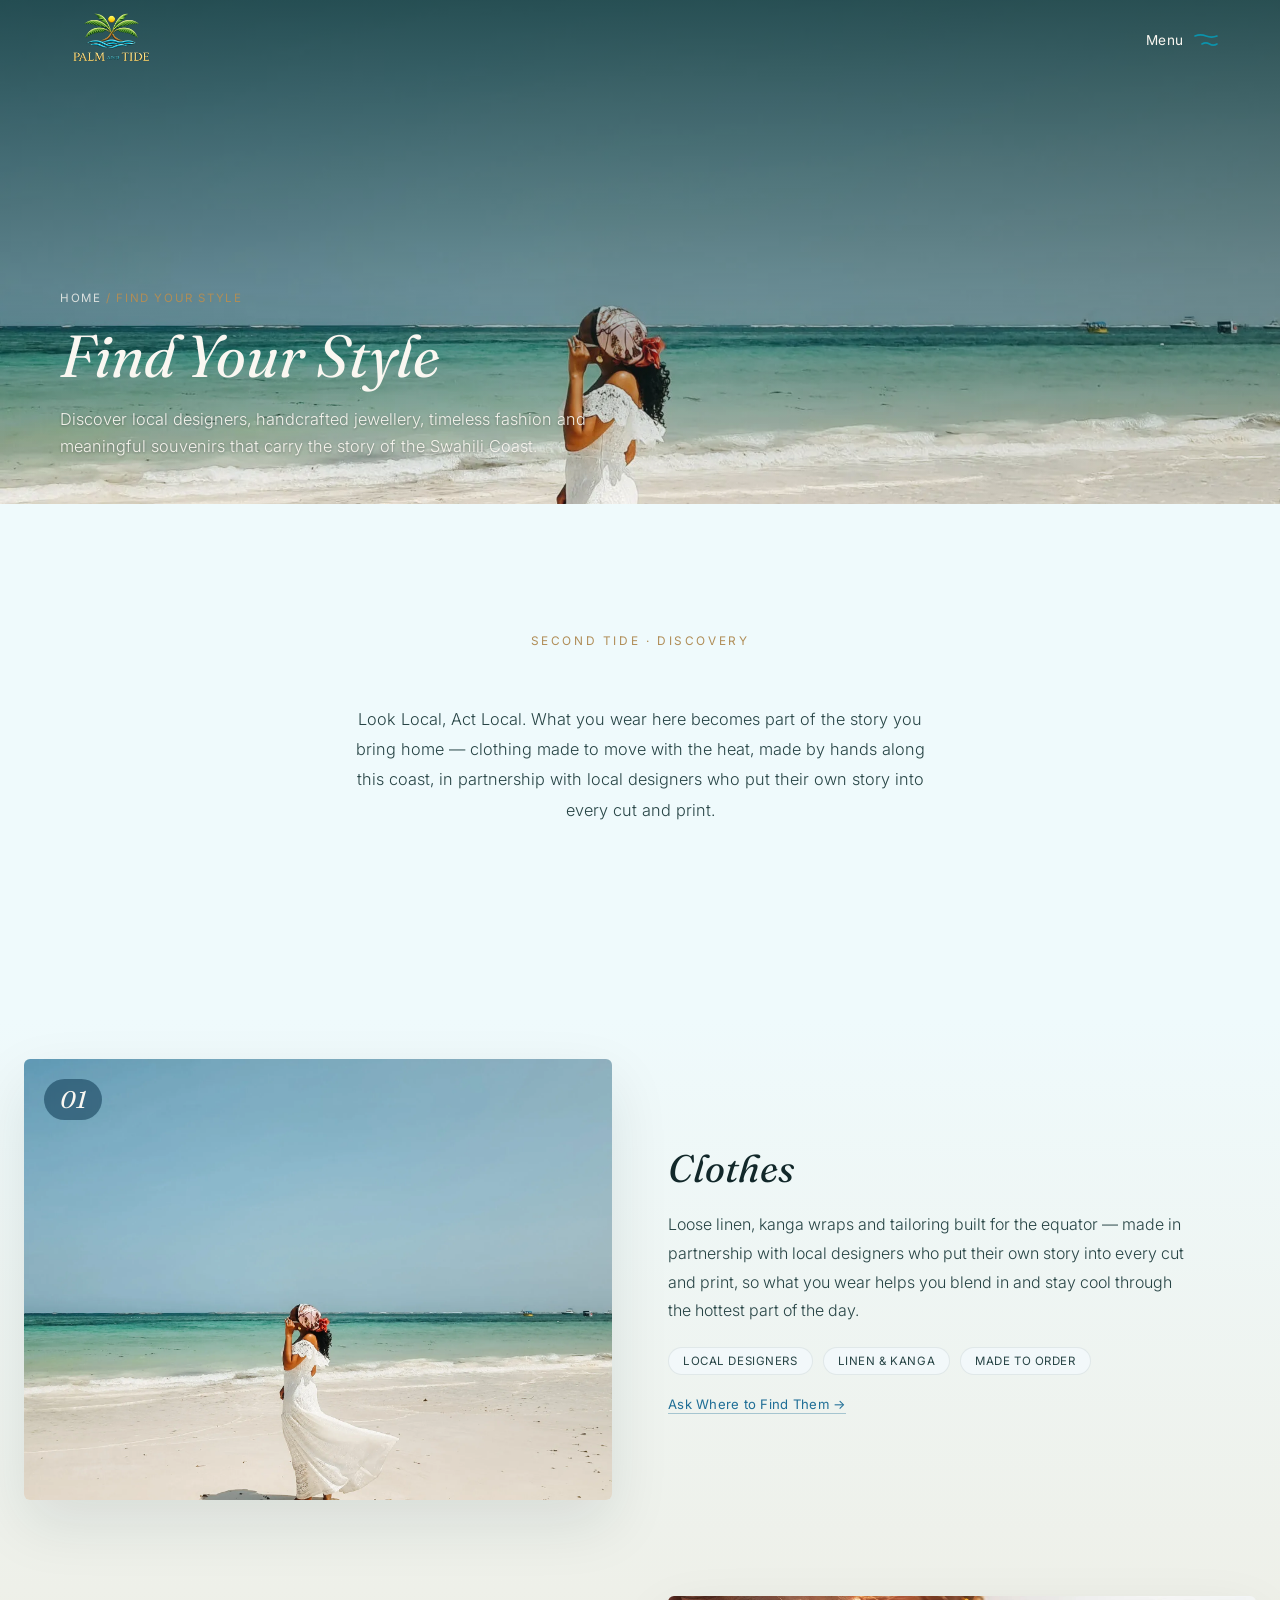
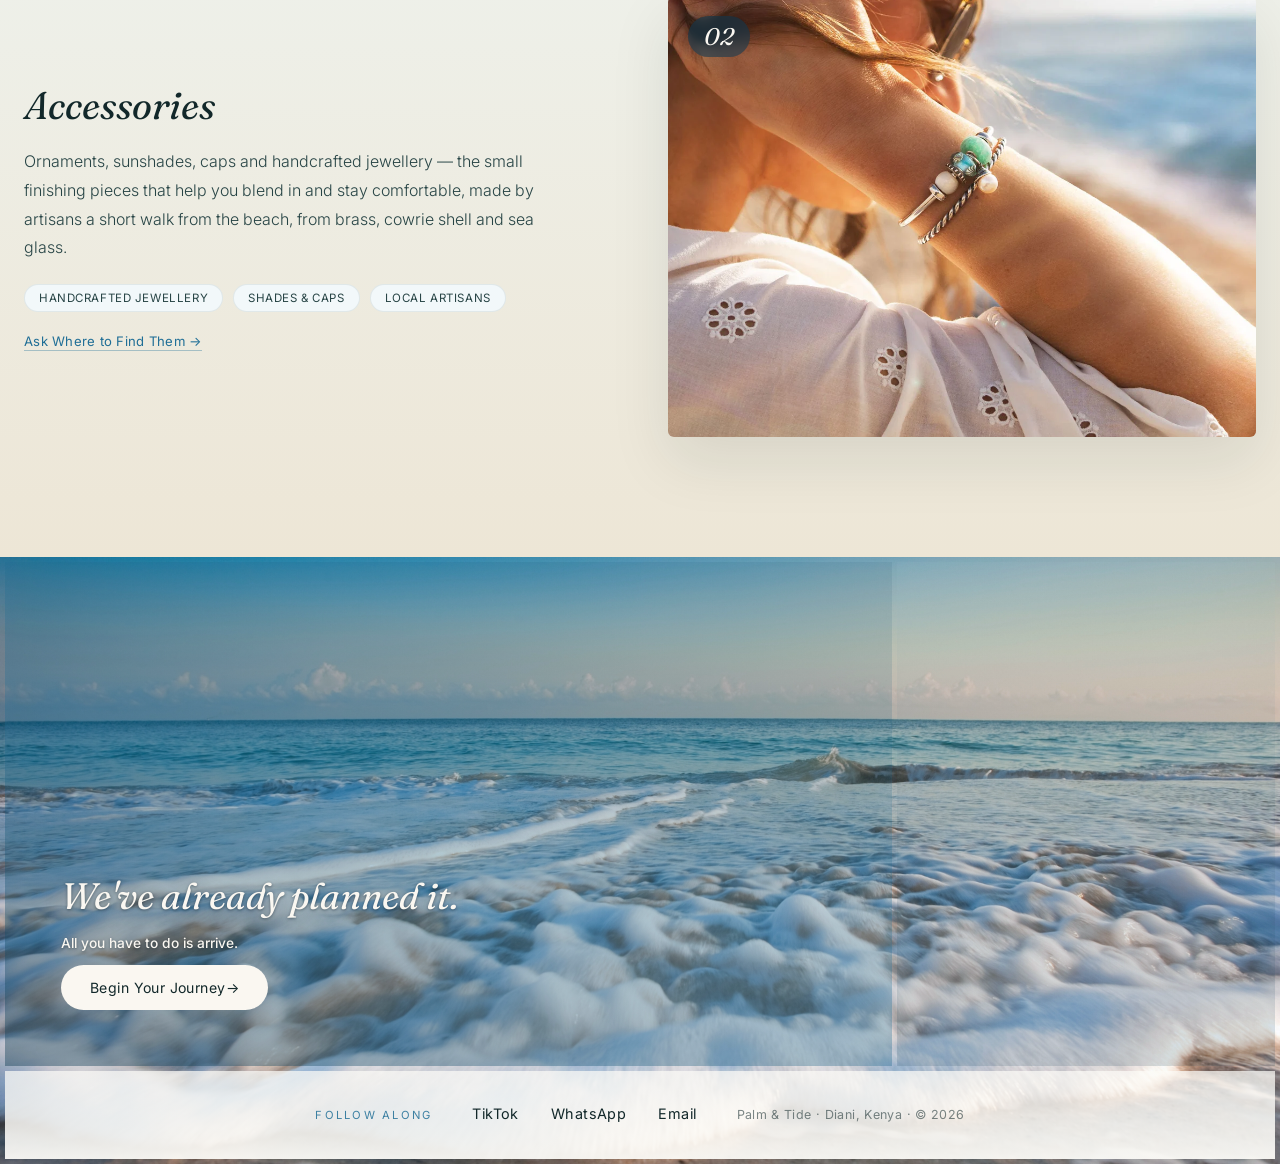
==== commit 1c1f5cd9: "revamped the journey" ====
--- a/find-your-style.html
+++ b/find-your-style.html
@@ -58,7 +58,7 @@
       <a href="stay-by-the-tide.html"><span>Stay</span>Stay by the Tide</a>
       <a href="follow-the-tide.html"><span>Sail</span>Follow the Tide</a>
       <a href="meet-the-coast.html"><span>Meet</span>Meet the Coast</a>
-      <a href="five-day-coast-adventure.html"><span>Packages</span>The 5-Day Adventure</a>
+      <a href="things-to-do-in-diani.html"><span>Packages</span>Things to Do in Diani</a>
     </nav>
     <div class="menu-footer">
       <a href="index.html#plan" class="btn btn-journey" data-open-journey>Begin Your Journey</a>
@@ -253,7 +253,7 @@
               <label class="journey-package-option is-featured">
                 <input type="radio" name="packageInterest" value="The 5-Day Diani Adventure">
                 <span class="package-option-card">
-                  <span class="package-option-badge">★ You Are Here</span>
+                  <span class="package-option-badge">★ Signature Package</span>
                   <span class="package-option-name">The 5-Day Diani Adventure</span>
                   <span class="package-option-desc">Our signature journey — what we recommend to most first-time visitors.</span>
                 </span>
@@ -279,20 +279,61 @@
                   <span class="package-option-desc">Group retreats built for teams, not tourists.</span>
                 </span>
               </label>
-            </div>
-          </div>
-
-          <!-- Yes/No toggles -->
-          <div class="journey-field">
-            <label>Do you want help finding accommodation?</label>
-            <div class="journey-toggle-group">
-              <label class="journey-toggle">
-                <input type="radio" name="needAccommodation" value="Yes" checked>
-                <span>Yes, please</span>
-              </label>
-              <label class="journey-toggle">
-                <input type="radio" name="needAccommodation" value="No">
-                <span>No, I've got it covered</span>
+              <label class="journey-package-option">
+                <input type="radio" name="packageInterest" value="Romantic Escape">
+                <span class="package-option-card">
+                  <span class="package-option-name">Romantic Escape</span>
+                  <span class="package-option-desc">Reconnect, relax, celebrate — just the two of you.</span>
+                </span>
+              </label>
+            </div>
+          </div>
+
+          <!-- Accommodation preference -->
+          <div class="journey-field" id="accommodationField">
+            <label>Which stay would you prefer? <span class="field-hint">(Pick one, or let us recommend)</span></label>
+            <div class="journey-package-options">
+              <label class="journey-package-option">
+                <input type="radio" name="accommodationType" value="Private Pool Villa">
+                <span class="package-option-card">
+                  <span class="package-option-name">Private Pool Villa</span>
+                  <span class="package-option-desc">Private villa, private pool, garden — from $170/night.</span>
+                </span>
+              </label>
+              <label class="journey-package-option">
+                <input type="radio" name="accommodationType" value="Modern Coastal Suites">
+                <span class="package-option-card">
+                  <span class="package-option-name">Modern Coastal Suites</span>
+                  <span class="package-option-desc">Self-catering, stylish, close to the beach — from $43/night.</span>
+                </span>
+              </label>
+              <label class="journey-package-option">
+                <input type="radio" name="accommodationType" value="Tropical Garden Cottages">
+                <span class="package-option-card">
+                  <span class="package-option-name">Tropical Garden Cottages</span>
+                  <span class="package-option-desc">Peaceful cottages in tropical greenery — from $50/night.</span>
+                </span>
+              </label>
+              <label class="journey-package-option">
+                <input type="radio" name="accommodationType" value="Beachfront Resort">
+                <span class="package-option-card">
+                  <span class="package-option-name">Beachfront Resort</span>
+                  <span class="package-option-desc">Full-service resort, direct beach access — from $70/night.</span>
+                </span>
+              </label>
+              <label class="journey-package-option">
+                <input type="radio" name="accommodationType" value="Beachfront Apartments">
+                <span class="package-option-card">
+                  <span class="package-option-name">Beachfront Apartments</span>
+                  <span class="package-option-desc">Self-catering apartment living on the beach — from $46/night.</span>
+                </span>
+              </label>
+              <label class="journey-package-option is-featured">
+                <input type="radio" name="accommodationType" value="Not sure — recommend one" checked>
+                <span class="package-option-card">
+                  <span class="package-option-name">Not Sure Yet</span>
+                  <span class="package-option-desc">Recommend one for us, or we already have our own stay sorted.</span>
+                </span>
               </label>
             </div>
           </div>
--- a/style.css
+++ b/style.css
@@ -2544,23 +2544,26 @@
 
 .journey-package-option input:checked + .package-option-card {
   border-color: var(--brass);
-  background: rgba(176, 141, 87, 0.04);
+  background: rgba(176, 141, 87, 0.1);
 }
 
 /* Signature package — spans the full row and carries a badge so it
-   reads as the recommended choice among the five options. */
+   reads as the recommended choice among the five options. Border
+   tint only when unchecked — a filled background is reserved for
+   ":checked" so "recommended" and "selected" never look the same
+   card state (a filled-but-unchecked featured card was previously
+   indistinguishable from an actual selection). */
 .journey-package-option.is-featured {
   grid-column: 1 / -1;
 }
 
 .journey-package-option.is-featured .package-option-card {
   border-color: rgba(176, 141, 87, 0.55);
-  background: rgba(176, 141, 87, 0.07);
 }
 
 .journey-package-option.is-featured input:checked + .package-option-card {
   border-color: var(--brass);
-  background: rgba(176, 141, 87, 0.12);
+  background: rgba(176, 141, 87, 0.16);
 }
 
 .journey-package-option:hover .package-option-card,
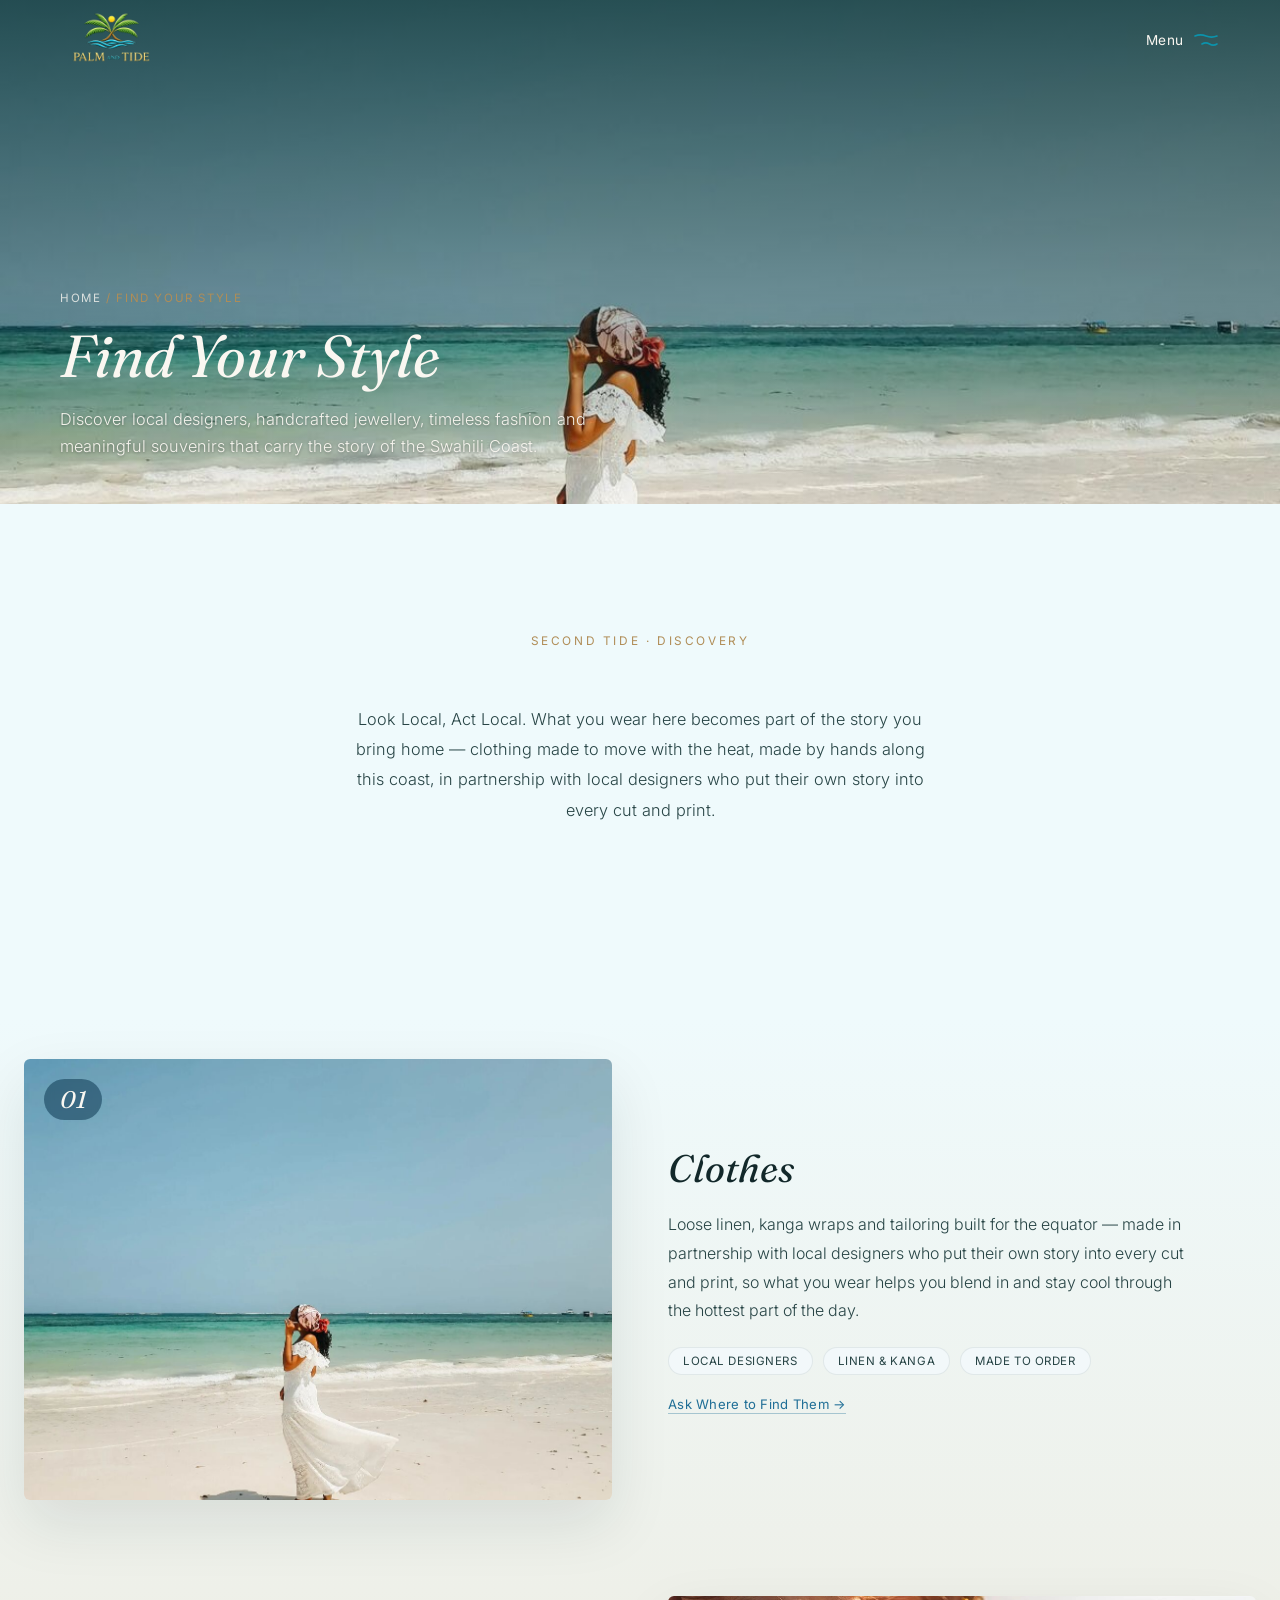
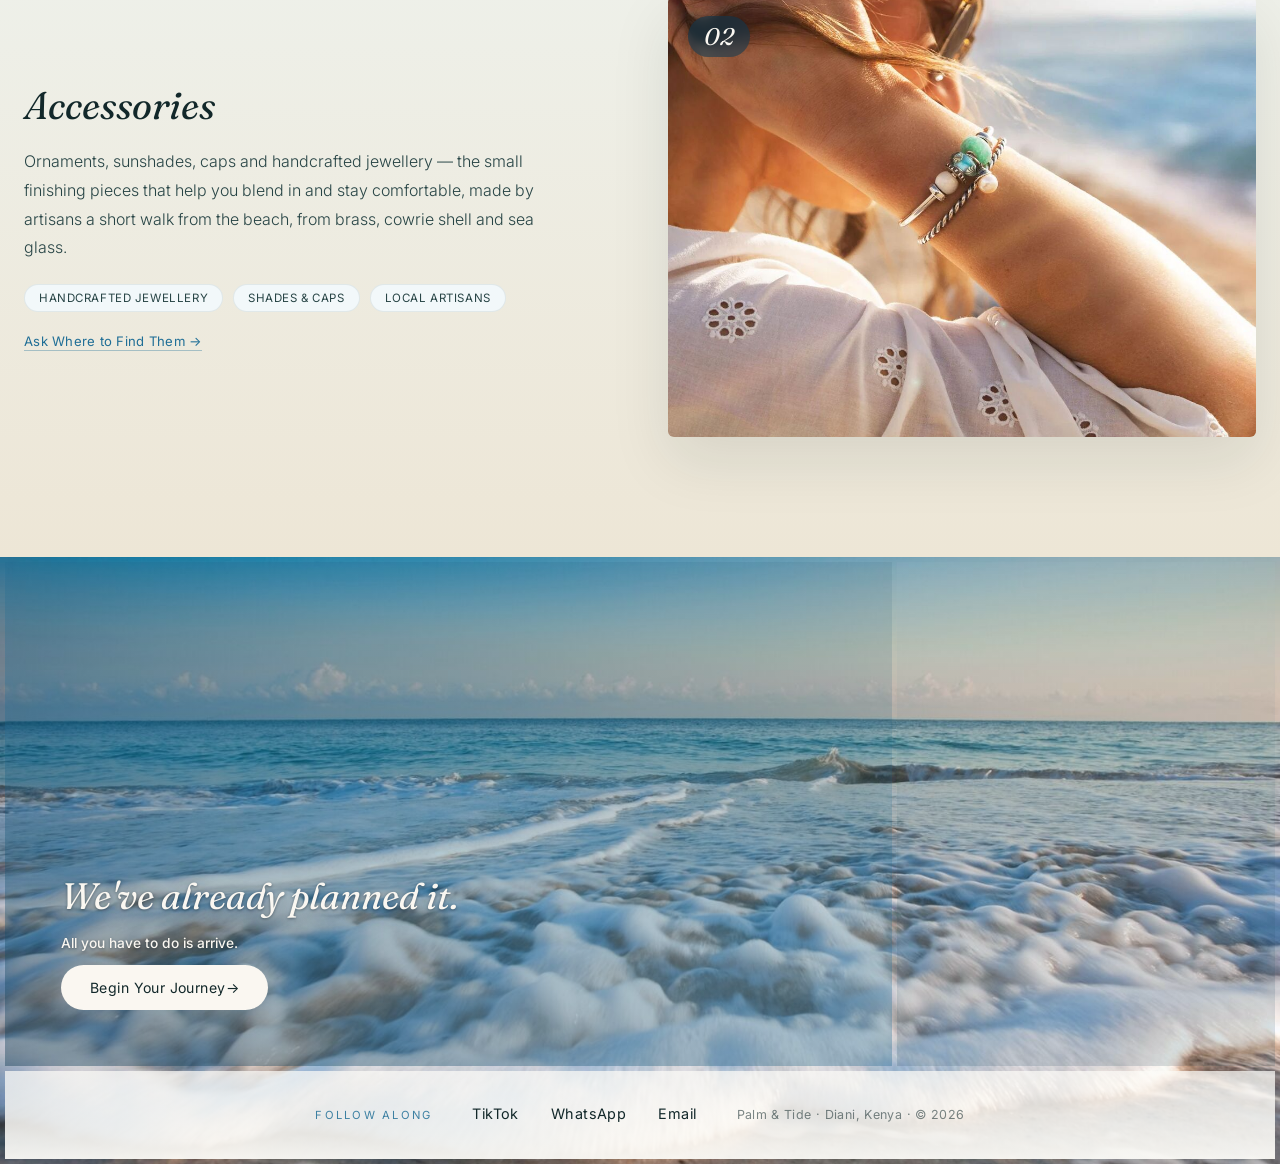
==== commit 7cc09c94: "things to do in diani page" ====
--- a/find-your-style.html
+++ b/find-your-style.html
@@ -13,17 +13,17 @@
 <meta property="og:title" content="Find Your Style — Palm & Tide">
 <meta property="og:description" content="Look Local, Act Local — coastal clothing and handcrafted accessories made in partnership with local designers, built for the Swahili Coast's heat.">
 <meta property="og:url" content="https://palmandtideexperience.com/find-your-style.html">
-<meta property="og:image" content="https://palmandtideexperience.com/assets/images/og.png">
+<meta property="og:image" content="https://palmandtideexperience.com/assets/images/og.jpg">
 <meta property="og:image:width" content="1536">
 <meta property="og:image:height" content="1024">
 <meta name="twitter:card" content="summary_large_image">
 <meta name="twitter:title" content="Find Your Style — Palm & Tide">
 <meta name="twitter:description" content="Look Local, Act Local — coastal clothing and handcrafted accessories made in partnership with local designers, built for the Swahili Coast's heat.">
-<meta name="twitter:image" content="https://palmandtideexperience.com/assets/images/og.png">
-
-<link rel="icon" href="assets/images/favicon.svg" type="image/svg+xml">
+<meta name="twitter:image" content="https://palmandtideexperience.com/assets/images/og.jpg">
+
 <link rel="icon" href="assets/images/favicon-32.png" sizes="32x32" type="image/png">
 <link rel="icon" href="assets/images/favicon-16.png" sizes="16x16" type="image/png">
+<link rel="icon" href="assets/images/favicon-192.png" sizes="192x192" type="image/png">
 <link rel="icon" href="assets/images/favicon.ico">
 <link rel="apple-touch-icon" href="assets/images/apple-touch-icon.png">
 <link rel="preconnect" href="https://fonts.googleapis.com">
@@ -69,7 +69,7 @@
 
 <section class="page-hero">
   <div class="hero-media">
-    <img fetchpriority="high" class="hero-photo" src="assets/images/wear.png" alt="Coastal style, Diani, Kenya" onerror="this.style.opacity=0;" decoding="async">
+    <img fetchpriority="high" class="hero-photo" src="assets/images/wear.jpg" alt="Coastal style, Diani, Kenya" onerror="this.style.opacity=0;" decoding="async">
     <div class="hero-overlay" aria-hidden="true"></div>
   </div>
   <div class="page-hero-content">
@@ -91,7 +91,7 @@
   <div class="detail-row reveal-section" data-reveal>
     <div class="detail-row-media">
       <span class="detail-row-index">01</span>
-      <img loading="lazy" decoding="async" src="assets/images/wear.png" alt="Local coastal clothing, Diani, Kenya" onerror="this.style.opacity=0;">
+      <img loading="lazy" decoding="async" src="assets/images/wear.jpg" alt="Local coastal clothing, Diani, Kenya" onerror="this.style.opacity=0;">
     </div>
     <div class="detail-row-copy">
       <h3>Clothes</h3>
@@ -108,7 +108,7 @@
   <div class="detail-row reveal-section" data-reveal>
     <div class="detail-row-media">
       <span class="detail-row-index">02</span>
-      <img loading="lazy" decoding="async" src="assets/images/mzungu.png" alt="Coastal accessories and jewellery, Diani, Kenya" onerror="this.style.opacity=0;">
+      <img loading="lazy" decoding="async" src="assets/images/mzungu.jpg" alt="Coastal accessories and jewellery, Diani, Kenya" onerror="this.style.opacity=0;">
     </div>
     <div class="detail-row-copy">
       <h3>Accessories</h3>
--- a/style.css
+++ b/style.css
@@ -1370,7 +1370,7 @@
   justify-content: center;
   background-image:
     linear-gradient(180deg, rgba(14,58,82,0.45), rgba(14,58,82,0.55)),
-    url("assets/images/adventure3.png");
+    url("assets/images/adventure3.jpg");
   background-size: cover;
   background-position: center;
 }
@@ -1731,7 +1731,7 @@
 .reef-photo{
   position: absolute;
   inset: 0;
-  background-image: url('assets/images/scum.png');
+  background-image: url('assets/images/scum.jpg');
   background-size: cover;
   background-position: center 70%;
 }
